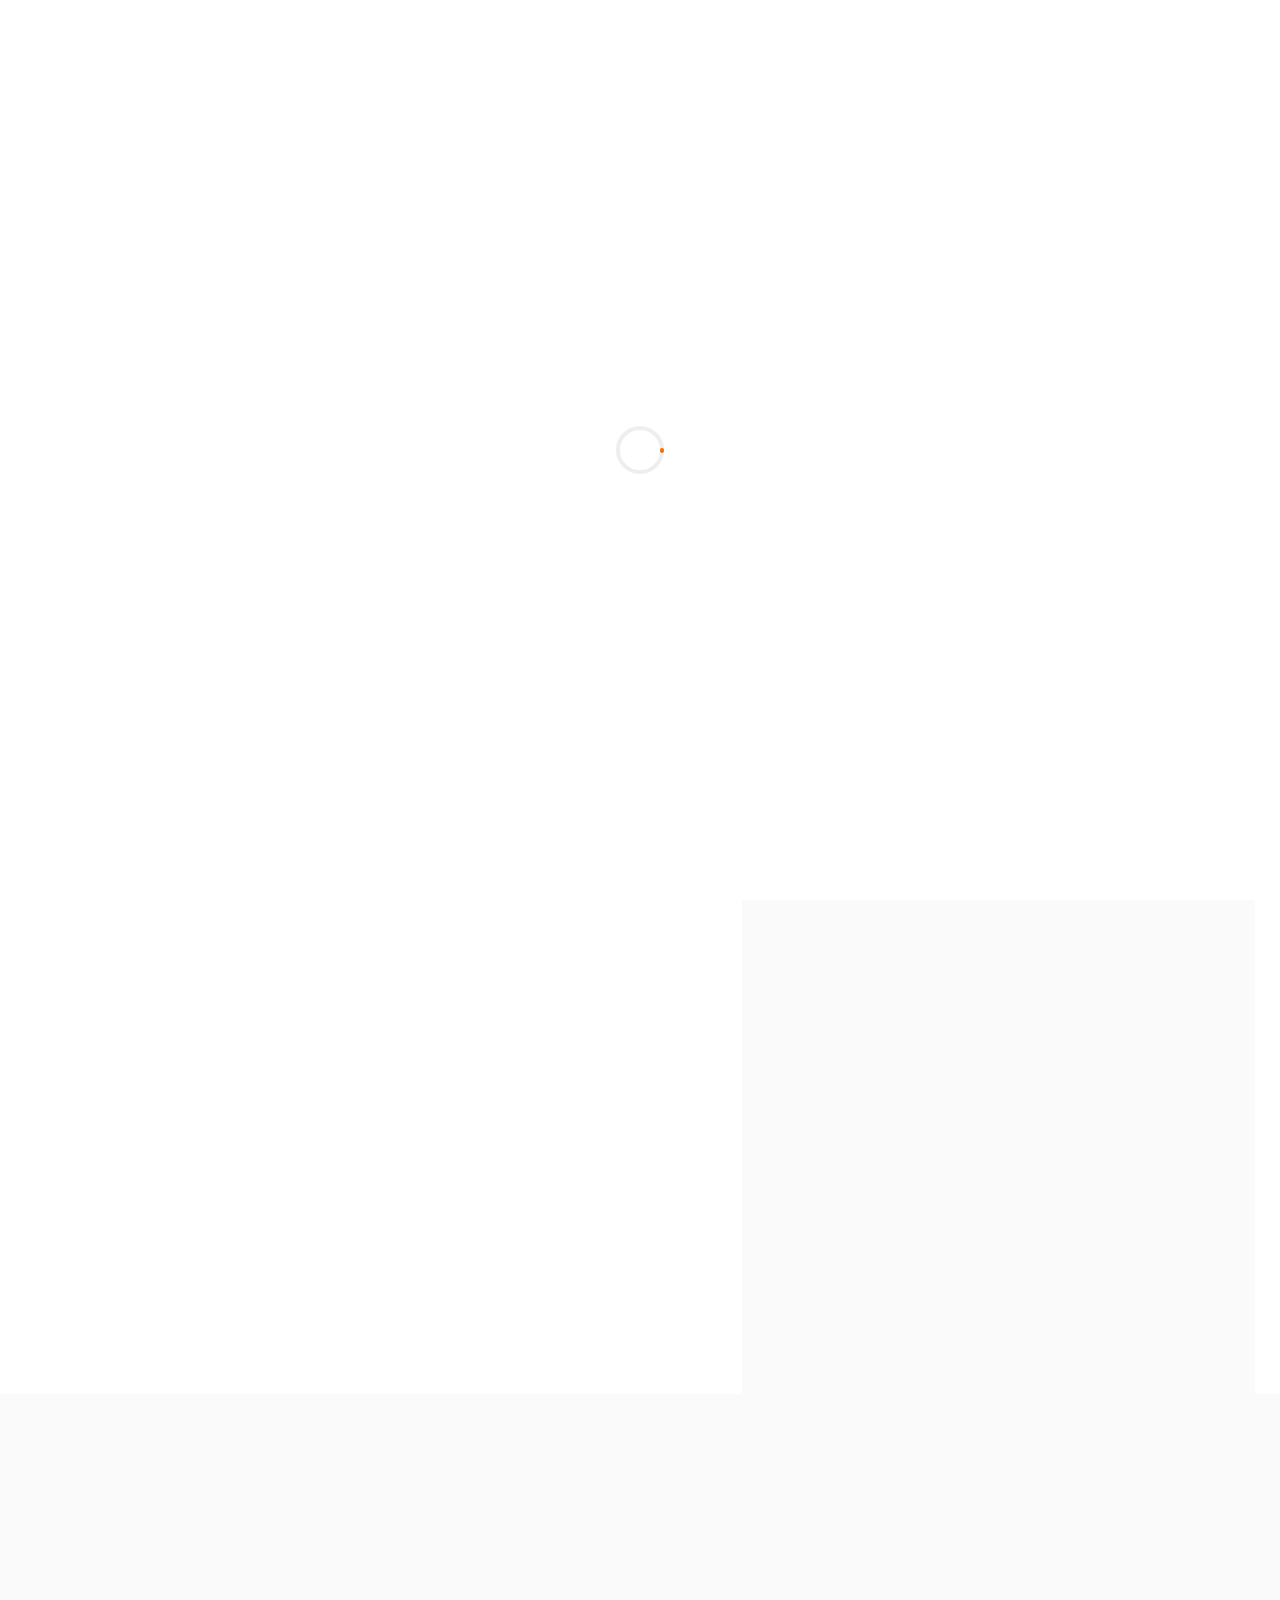
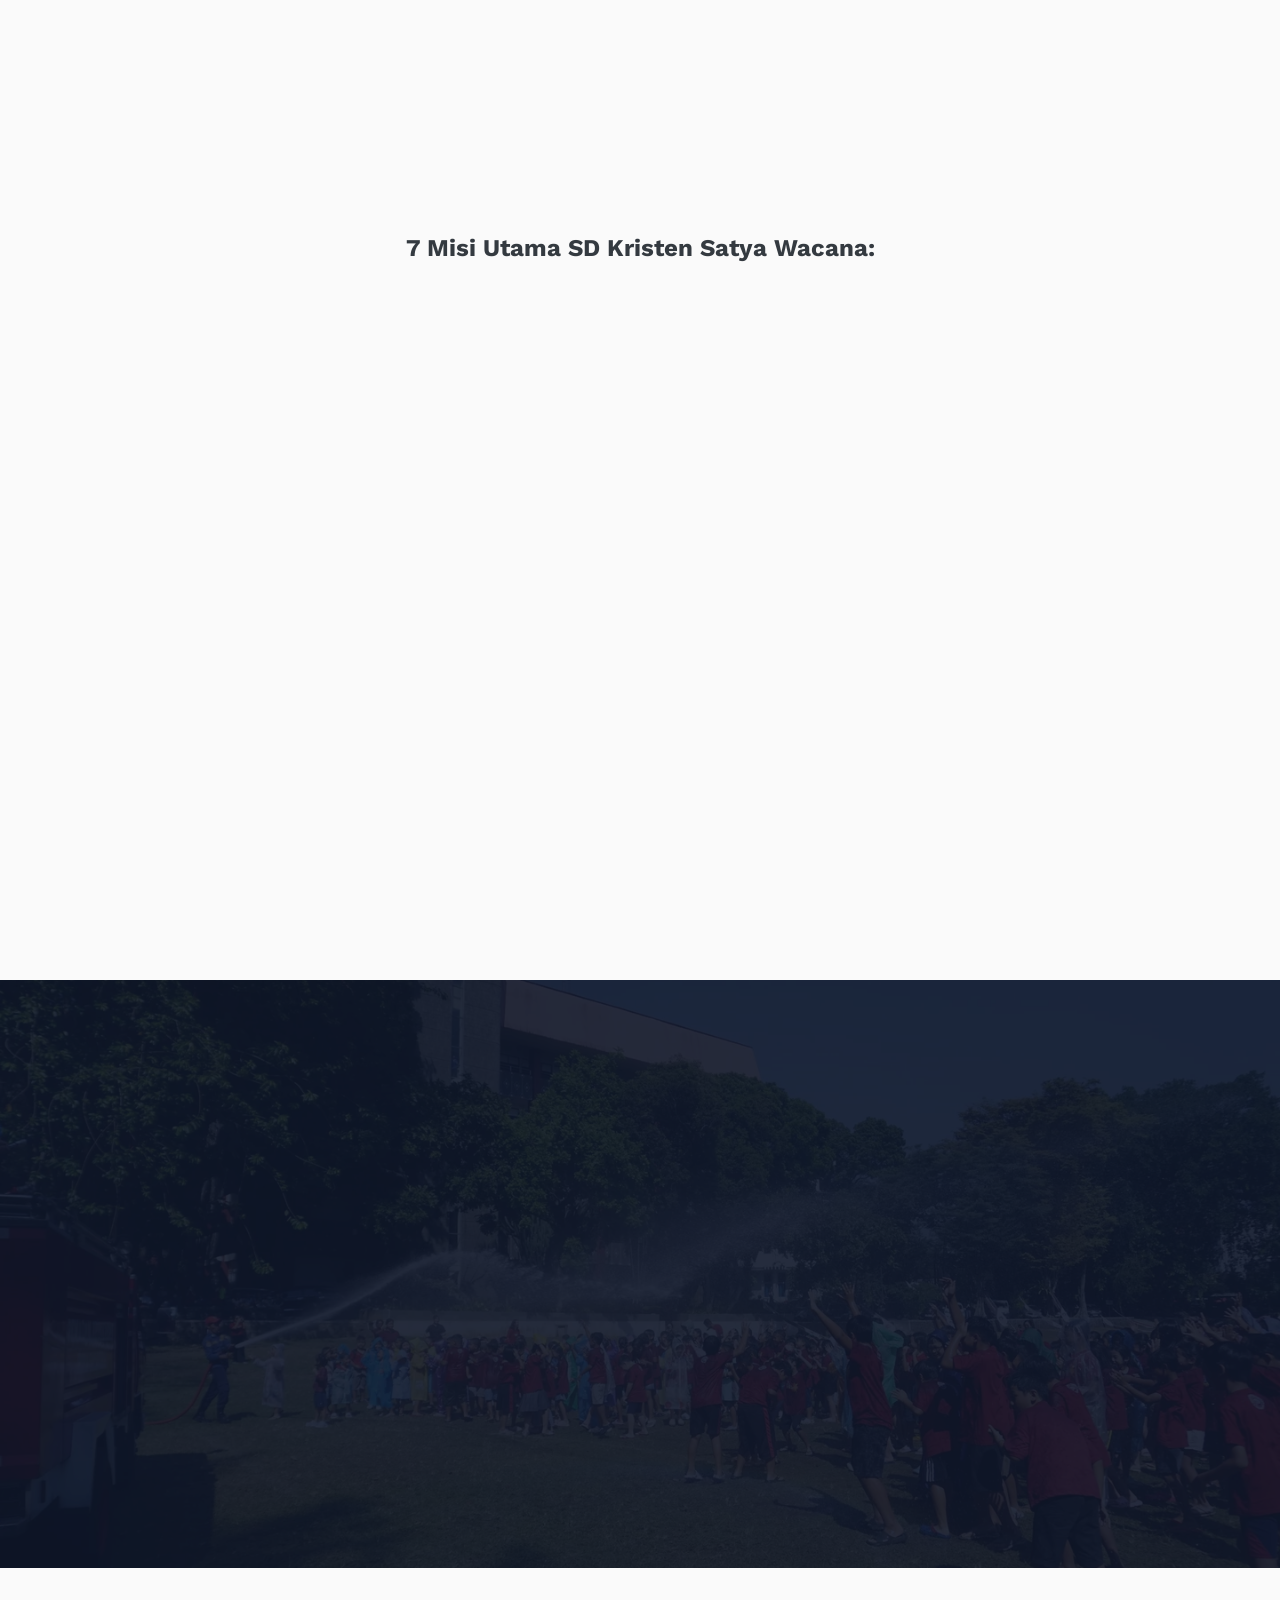
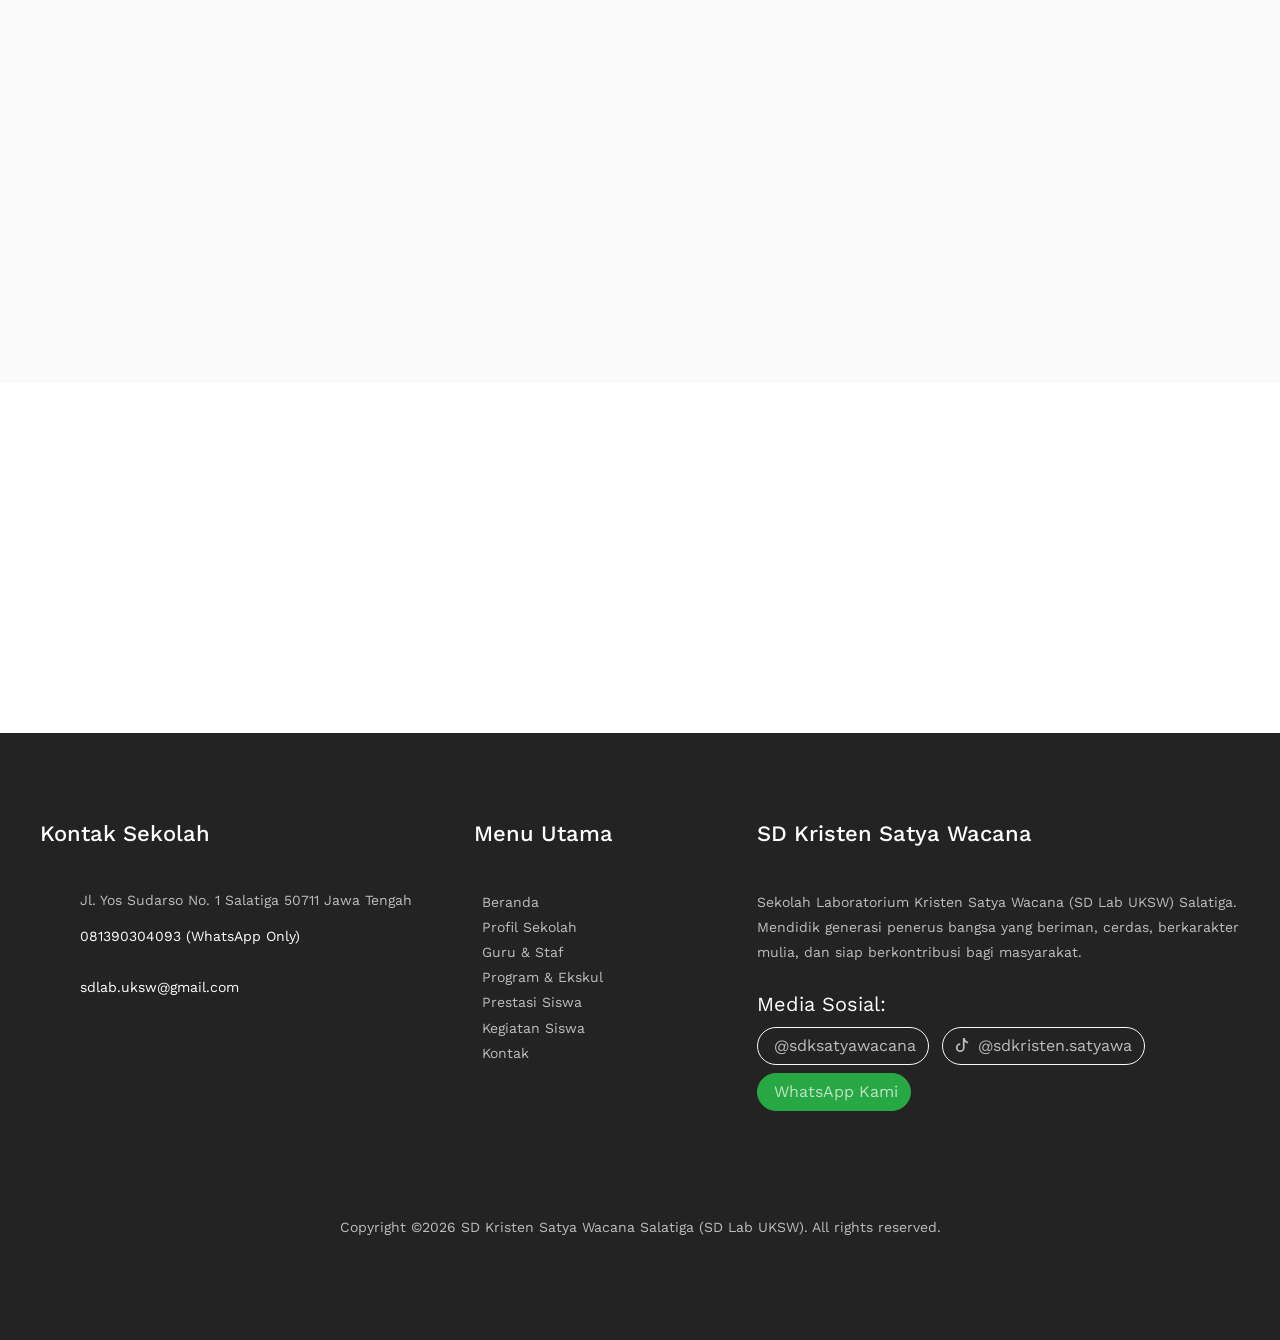
==== about.html @ 8b674717 "perf(assets): batch optimize 54 images and implement lazy loading" ====
<!DOCTYPE html>



<html lang="id">



  <head>



    <title>Profil Sekolah - SD Kristen Satya Wacana Salatiga (SD Lab UKSW)</title>



    <meta charset="utf-8">



    <meta name="viewport" content="width=device-width, initial-scale=1, shrink-to-fit=no">



    <link rel="icon" type="image/png" href="images/logo.png">



    



    <link href="https://fonts.googleapis.com/css?family=Work+Sans:100,200,300,400,500,600,700,800,900" rel="stylesheet">



    <link href="https://fonts.googleapis.com/css?family=Fredericka+the+Great" rel="stylesheet">







    <link rel="stylesheet" href="css/open-iconic-bootstrap.min.css">



    <link rel="stylesheet" href="css/animate.css">



    



    <link rel="stylesheet" href="css/owl.carousel.min.css">



    <link rel="stylesheet" href="css/owl.theme.default.min.css">



    <link rel="stylesheet" href="css/magnific-popup.css">







    <link rel="stylesheet" href="css/aos.css">







    <link rel="stylesheet" href="css/ionicons.min.css">



    



    <link rel="stylesheet" href="css/flaticon.css">



    <link rel="stylesheet" href="css/icomoon.css">



    <link rel="stylesheet" href="css/style.css">



  </head>



  <body>



	  <div class="py-2 bg-primary">



    	<div class="container">



    		<div class="row no-gutters d-flex align-items-start align-items-center px-3 px-md-0">



	    		<div class="col-lg-12 d-block">



		    		<div class="row d-flex">



			    		<div class="col-md-5 pr-4 d-flex topper align-items-center">



			    			<div class="icon bg-fifth mr-2 d-flex justify-content-center align-items-center"><span class="icon-map"></span></div>



						    <span class="text">Jl. Yos Sudarso No. 1 Salatiga 50711 Jawa Tengah</span>



					    </div>



					    <div class="col-md pr-4 d-flex topper align-items-center">



					    	<div class="icon bg-secondary mr-2 d-flex justify-content-center align-items-center"><span class="icon-paper-plane"></span></div>



						    <span class="text"><a href="mailto:sdlab.uksw@gmail.com" class="text-white">sdlab.uksw@gmail.com</a></span>



					    </div>



					    <div class="col-md pr-4 d-flex topper align-items-center">



					    	<div class="icon bg-tertiary mr-2 d-flex justify-content-center align-items-center"><span class="icon-phone2"></span></div>



						    <span class="text"><a href="https://wa.me/6281390304093" target="_blank" class="text-white">081390304093 (WA)</a></span>



					    </div>



				    </div>



			    </div>



		    </div>



		  </div>



    </div>



    <nav class="navbar navbar-expand-lg navbar-dark bg-dark ftco_navbar ftco-navbar-light" id="ftco-navbar">



	    <div class="container d-flex align-items-center">



	    	<a class="navbar-brand d-flex align-items-center" href="index.html">



	    		<img src="images/logo.png" alt="Logo SD Kristen Satya Wacana" width="52" height="52" style="height: 52px; width: 52px; margin-right: 12px; border-radius: 50%; object-fit: contain; background: #fff; padding: 2px; box-shadow: 0 2px 6px rgba(0,0,0,0.15);">



	    		<span>SD Kristen Satya Wacana</span>



	    	</a>



				<button class="navbar-toggler" type="button" data-toggle="collapse" data-target="#ftco-nav" aria-controls="ftco-nav" aria-expanded="false" aria-label="Toggle navigation">



	        <span class="oi oi-menu"></span> Menu



	      </button>



	      <div class="collapse navbar-collapse" id="ftco-nav">



	        <ul class="navbar-nav ml-auto">



	        	<li class="nav-item"><a href="index.html" class="nav-link pl-0">Beranda</a></li>



	        	<li class="nav-item active"><a href="about.html" class="nav-link">Profil</a></li>



	        	<li class="nav-item"><a href="teacher.html" class="nav-link">Guru</a></li>



	        	<li class="nav-item"><a href="courses.html" class="nav-link">Program &amp; Ekskul</a></li>
	        	<li class="nav-item"><a href="prestasi.html" class="nav-link">Prestasi</a></li>



	        	<li class="nav-item"><a href="blog.html" class="nav-link">Kegiatan</a></li>



	          <li class="nav-item"><a href="contact.html" class="nav-link">Kontak</a></li>



	        </ul>



	      </div>



	    </div>



	  </nav>



    <!-- END nav -->



    



    <section class="hero-wrap hero-wrap-2" style="background-image: url('images/hero_1.webp');">



      <div class="overlay"></div>



      <div class="container">



        <div class="row no-gutters slider-text align-items-center justify-content-center">



          <div class="col-md-9 ftco-animate text-center">



            <h1 class="mb-2 bread">Profil Sekolah</h1>



            <p class="breadcrumbs"><span class="mr-2"><a href="index.html">Beranda <i class="ion-ios-arrow-forward"></i></a></span> <span>Tentang Kami <i class="ion-ios-arrow-forward"></i></span></p>



          </div>



        </div>



      </div>



    </section>



		



				<section class="ftco-section ftco-no-pt ftc-no-pb">



			<div class="container">



				<div class="row">



					<div class="col-md-5 order-md-last wrap-about py-5 wrap-about bg-light">



						<div class="text px-4 ftco-animate">



	          	<h2 class="mb-4">Sekolah Laboratorium UKSW Salatiga</h2>



							<p><strong>SD Kristen Satya Wacana (SD Lab UKSW)</strong> adalah sekolah dasar laboratorium percontohan terakreditasi <strong>A (Unggul)</strong> yang berlokasi di pusat pendidikan Kota Salatiga (Jl. Yos Sudarso No. 1).</p>



							<p>Berada di bawah naungan Universitas Kristen Satya Wacana (UKSW), sekolah kami memiliki keunggulan integrasi ekosistem pendidikan universitas: didukung riset terkini, dosen tamu lintas fakultas, akses fasilitas laboratorium sains (FSM), teknologi AI dan robotika (FTI), serta studio bahasa dan seni (FBS).</p>



							<div class="p-3 bg-white rounded shadow-sm border-left border-primary mb-3">



								<h5 class="text-primary font-weight-bold mb-1"><span class="icon-award mr-2"></span> Rapor Pendidikan 2025/2026</h5>



								<p class="mb-0 text-dark font-weight-bold">Skor Kemampuan Literasi: 81.76 (Sangat Tinggi / Baik). Iklim Keamanan &amp; Inklusivitas Teruji.</p>



							</div>



							<p><a href="contact.html" class="btn btn-secondary px-4 py-3">Hubungi Kami &amp; PPDB</a></p>



						</div>



					</div>



					<div class="col-md-7 wrap-about py-5 pr-md-4 ftco-animate">



          	<h2 class="mb-3">Gedung &amp; Lingkungan Belajar</h2>



						<p>Lingkungan asri, ramah anak, dan aman di tengah sejuknya Kota Salatiga yang terkenal sebagai "Indonesia Mini" dengan nilai toleransi yang tinggi.</p>



						<div class="mb-4">



							<img src="images/gedung_depan.webp" alt="Gedung SD Kristen Satya Wacana Salatiga" loading="lazy" class="img-fluid rounded shadow" style="width: 100%; height: 320px; object-fit: cover;">



						</div>



						<div class="row mt-4">



							<div class="col-lg-6">



								<div class="services-2 d-flex">



									<div class="icon mt-2 mr-3 d-flex justify-content-center align-items-center"><span class="flaticon-security"></span></div>



									<div class="text">



										<h3>Kasih Kristiani</h3>



										<p>Menanamkan iman teguh, empati, dan keteladanan budi pekerti luhur.</p>



									</div>



								</div>



							</div>



							<div class="col-lg-6">



								<div class="services-2 d-flex">



									<div class="icon mt-2 mr-3 d-flex justify-content-center align-items-center"><span class="flaticon-reading"></span></div>



									<div class="text">



										<h3>Deep Learning</h3>



										<p>Pembelajaran bermakna (Meaningful), mindful, dan menggembirakan (Joyful).</p>



									</div>



								</div>



							</div>



							<div class="col-lg-6">



								<div class="services-2 d-flex">



									<div class="icon mt-2 mr-3 d-flex justify-content-center align-items-center"><span class="flaticon-diploma"></span></div>



									<div class="text">



										<h3>Laboratorium UKSW</h3>



										<p>Akses fasilitas universitas, laboratorium komputer/AI, sains, dan bahasa.</p>



									</div>



								</div>



							</div>



							<div class="col-lg-6">



								<div class="services-2 d-flex">



									<div class="icon mt-2 mr-3 d-flex justify-content-center align-items-center"><span class="flaticon-education"></span></div>



									<div class="text">



										<h3>Kemitraan Global</h3>



										<p>Kolaborasi pertukaran wawasan budaya bersama Kwansei Gakuin University Jepang.</p>



									</div>



								</div>



							</div>



						</div>



					</div>



				</div>



			</div>



		</section>







		<!-- SECTION VISI & 7 MISI RESMI KSP -->



		<section class="ftco-section bg-light">



			<div class="container">



				<div class="row justify-content-center mb-5 pb-2">



					<div class="col-md-10 text-center heading-section ftco-animate">



						<h2 class="mb-4"><span>Visi &amp; Misi</span> Satuan Pendidikan</h2>



						<div class="p-4 bg-white rounded shadow-sm border border-primary my-3">



							<span class="badge badge-primary px-3 py-2 text-uppercase mb-2" style="font-size: 13px;">Visi Resmi Sekolah</span>



							<h3 class="text-primary font-weight-bold" style="font-size: 24px; line-height: 1.4;">



								"Terwujudnya Peserta Didik yang Inovatif, Berkembang secara Holistik, dan Berwawasan Global dengan Kasih."



							</h3>



						</div>



					</div>



				</div>



				<div class="row">



					<div class="col-12"><h4 class="text-center font-weight-bold mb-4 text-dark">7 Misi Utama SD Kristen Satya Wacana:</h4></div>



					<div class="col-md-6 col-lg-4 mb-4 ftco-animate">



						<div class="p-4 bg-white rounded shadow-sm h-100 border-top border-secondary" style="border-top-width: 4px !important;">



							<div class="d-flex align-items-center mb-3">



								<span class="badge badge-secondary p-2 mr-3" style="font-size: 16px; border-radius: 50%; width: 36px; height: 36px; display: inline-flex; align-items: center; justify-content: center;">1</span>



								<h5 class="font-weight-bold mb-0 text-dark">Keimanan Kristiani</h5>



							</div>



							<p class="text-muted mb-0">Meningkatkan keimanan dan ketakwaan Kristiani dalam kehidupan sehari-hari melalui keteladanan dan kasih.</p>



						</div>



					</div>



					<div class="col-md-6 col-lg-4 mb-4 ftco-animate">



						<div class="p-4 bg-white rounded shadow-sm h-100 border-top border-primary" style="border-top-width: 4px !important;">



							<div class="d-flex align-items-center mb-3">



								<span class="badge badge-primary p-2 mr-3" style="font-size: 16px; border-radius: 50%; width: 36px; height: 36px; display: inline-flex; align-items: center; justify-content: center;">2</span>



								<h5 class="font-weight-bold mb-0 text-dark">Prestasi Akademik &amp; IPTEK</h5>



							</div>



							<p class="text-muted mb-0">Meningkatkan prestasi akademik dan non-akademik peserta didik serta penguasaan IPTEK terkini.</p>



						</div>



					</div>



					<div class="col-md-6 col-lg-4 mb-4 ftco-animate">



						<div class="p-4 bg-white rounded shadow-sm h-100 border-top border-success" style="border-top-width: 4px !important;">



							<div class="d-flex align-items-center mb-3">



								<span class="badge badge-success p-2 mr-3" style="font-size: 16px; border-radius: 50%; width: 36px; height: 36px; display: inline-flex; align-items: center; justify-content: center;">3</span>



								<h5 class="font-weight-bold mb-0 text-dark">Profil Pelajar Pancasila</h5>



							</div>



							<p class="text-muted mb-0">Menanamkan kepribadian dan budi pekerti luhur sesuai dengan nilai-nilai Profil Pelajar Pancasila.</p>



						</div>



					</div>



					<div class="col-md-6 col-lg-4 mb-4 ftco-animate">



						<div class="p-4 bg-white rounded shadow-sm h-100 border-top border-warning" style="border-top-width: 4px !important;">



							<div class="d-flex align-items-center mb-3">



								<span class="badge badge-warning text-white p-2 mr-3" style="font-size: 16px; border-radius: 50%; width: 36px; height: 36px; display: inline-flex; align-items: center; justify-content: center;">4</span>



								<h5 class="font-weight-bold mb-0 text-dark">IPTEK Bertanggung Jawab</h5>



							</div>



							<p class="text-muted mb-0">Memberikan dasar-dasar ilmu pengetahuan dan teknologi secara etis, bijak, dan bertanggung jawab.</p>



						</div>



					</div>



					<div class="col-md-6 col-lg-4 mb-4 ftco-animate">



						<div class="p-4 bg-white rounded shadow-sm h-100 border-top border-info" style="border-top-width: 4px !important;">



							<div class="d-flex align-items-center mb-3">



								<span class="badge badge-info p-2 mr-3" style="font-size: 16px; border-radius: 50%; width: 36px; height: 36px; display: inline-flex; align-items: center; justify-content: center;">5</span>



								<h5 class="font-weight-bold mb-0 text-dark">Kerja Sama Harmonis</h5>



							</div>



							<p class="text-muted mb-0">Menjalin kemitraan sinergis dengan UKSW, lembaga orang tua, dan institusi global seperti Kwansei Gakuin Jepang.</p>



						</div>



					</div>



					<div class="col-md-6 col-lg-4 mb-4 ftco-animate">



						<div class="p-4 bg-white rounded shadow-sm h-100 border-top border-danger" style="border-top-width: 4px !important;">



							<div class="d-flex align-items-center mb-3">



								<span class="badge badge-danger p-2 mr-3" style="font-size: 16px; border-radius: 50%; width: 36px; height: 36px; display: inline-flex; align-items: center; justify-content: center;">6</span>



								<h5 class="font-weight-bold mb-0 text-dark">Minat &amp; Bakat Siswa</h5>



							</div>



							<p class="text-muted mb-0">Mengembangkan potensi, kreativitas, dan talenta unik setiap anak melalui 16 ekstrakurikuler pilihan.</p>



						</div>



					</div>



					<div class="col-md-12 mb-4 ftco-animate">



						<div class="p-4 bg-white rounded shadow-sm border-top border-primary text-center" style="border-top-width: 4px !important;">



							<div class="d-inline-flex align-items-center mb-2">



								<span class="badge badge-primary p-2 mr-3" style="font-size: 16px; border-radius: 50%; width: 36px; height: 36px; display: inline-flex; align-items: center; justify-content: center;">7</span>



								<h5 class="font-weight-bold mb-0 text-dark">Lingkungan Sekolah Nyaman</h5>



							</div>



							<p class="text-muted mb-0">Menciptakan lingkungan belajar yang aman, sehat, rapi, indah, bersih, inklusif, dan penuh rasa kekeluargaan.</p>



						</div>



					</div>



				</div>



			</div>



		</section>







				<section class="ftco-section ftco-counter img" id="section-counter" style="background-image: url(images/hero_2.webp); position: relative;" data-stellar-background-ratio="0.5">
			<div class="overlay" style="position: absolute; top:0; left:0; right:0; bottom:0; background: rgba(15, 23, 42, 0.88);"></div>
    	<div class="container" style="position: relative; z-index: 2;">
    		<div class="row justify-content-center mb-5 pb-2">
          <div class="col-md-8 text-center heading-section heading-section-white ftco-animate">
            <h2 class="mb-4"><span>Pilar Mutu</span> &amp; Prestasi Sekolah</h2>
            <p class="text-white-50">Capaian otentik SD Kristen Satya Wacana (SD Lab UKSW) berdasarkan Kurikulum Satuan Pendidikan 2025/2026</p>
          </div>
        </div>	
    		<div class="row d-md-flex align-items-center justify-content-center">
    			<div class="col-lg-10">
    				<div class="row d-md-flex align-items-center">
		          <div class="col-md d-flex justify-content-center counter-wrap ftco-animate">
		            <div class="block-18">
		            	<div class="icon"><span class="flaticon-diploma"></span></div>
		              <div class="text">
		                <strong class="number" data-number="82">0</strong>
		                <span>Indeks Literasi (Sangat Baik)</span>
		              </div>
		            </div>
		          </div>
		          <div class="col-md d-flex justify-content-center counter-wrap ftco-animate">
		            <div class="block-18">
		            	<div class="icon"><span class="flaticon-education"></span></div>
		              <div class="text">
		                <strong class="number" data-number="16">0</strong>
		                <span>Ekstrakurikuler Pilihan</span>
		              </div>
		            </div>
		          </div>
		          <div class="col-md d-flex justify-content-center counter-wrap ftco-animate">
		            <div class="block-18">
		            	<div class="icon"><span class="flaticon-teacher"></span></div>
		              <div class="text">
		                <strong class="number" data-number="19">0</strong>
		                <span>Tenaga Pendidik S1 &amp; S2</span>
		              </div>
		            </div>
		          </div>
		          <div class="col-md d-flex justify-content-center counter-wrap ftco-animate">
		            <div class="block-18">
		            	<div class="icon"><span class="flaticon-books"></span></div>
		              <div class="text">
		                <strong class="number" data-number="100">0</strong>
		                <span>% Terakreditasi "A" (Unggul)</span>
		              </div>
		            </div>
		          </div>
	          </div>
          </div>
        </div>
    	</div>
    </section>







    <section class="ftco-section testimony-section bg-light">



      <div class="container">



        <div class="row justify-content-center mb-5 pb-2">



          <div class="col-md-8 text-center heading-section ftco-animate">



            <h2 class="mb-4"><span>Kesan</span> Orang Tua &amp; Mitra</h2>



            <p>Bukti nyata dedikasi dan perhatian bimbingan guru-guru SD Kristen Satya Wacana.</p>



          </div>



        </div>



        <div class="row ftco-animate justify-content-center">



          <div class="col-md-12">



            <div class="carousel-testimony owl-carousel">
              <div class="item">
                <div class="testimony-wrap d-flex">
                  <div class="user-img mr-4" style="background-image: url(images/pak_Jasson.webp); background-position: center 20%;">
                  </div>
                  <div class="text ml-2 bg-light">
                  	<span class="quote d-flex align-items-center justify-content-center">
                      <i class="icon-quote-left"></i>
                    </span>
                    <p>Kami bangga menyekolahkan anak-anak kami di SD Lab UKSW. Anak kami happy saat belajar, mandiri, dan berkarakter yang baik. Para guru mengajar dengan kreatif dan penuh kasih.</p>
                    <p class="name">Pak Jasson</p>
                    <span class="position">Orang Tua Siswa Kelas 4 &amp; 6</span>
                  </div>
                </div>
              </div>



              <div class="item">
                <div class="testimony-wrap d-flex">
                  <div class="user-img mr-4" style="background-image: url(images/bu_Devina.webp); background-position: center 20%;">
                  </div>
                  <div class="text ml-2 bg-light">
                  	<span class="quote d-flex align-items-center justify-content-center">
                      <i class="icon-quote-left"></i>
                    </span>
                    <p>SD LAB UKSW memberikan pengalaman belajar yang menyenangkan, kreatif, dan membangun karakter. Lingkungannya nyaman, guru-gurunya ramah dan penuh kasih.</p>
                    <p class="name">Bu Devina</p>
                    <span class="position">Orang Tua Siswa Kelas 3</span>
                  </div>
                </div>
              </div>



              <div class="item">
                <div class="testimony-wrap d-flex">
                  <div class="user-img mr-4" style="background-image: url(images/pak_yus.webp); background-position: center 20%;">
                  </div>
                  <div class="text ml-2 bg-light">
                  	<span class="quote d-flex align-items-center justify-content-center">
                      <i class="icon-quote-left"></i>
                    </span>
                    <p>Kedua anak saya bersekolah di SD Lab, dan keduanya bertumbuh kembang dengan baik dari sisi akademis &amp; kreativitasnya. Well-balanced education. Labschool…you rock 🤟🏻</p>
                    <p class="name">Y.B. Indrianto, ST</p>
                    <span class="position">Orang Tua Siswa Kelas 6</span>
                  </div>
                </div>
              </div>

              <div class="item">
                <div class="testimony-wrap d-flex">
                  <div class="user-img mr-4" style="background-image: url(images/bu_septi.webp); background-position: center 20%;">
                  </div>
                  <div class="text ml-2 bg-light">
                  	<span class="quote d-flex align-items-center justify-content-center">
                      <i class="icon-quote-left"></i>
                    </span>
                    <p>SD Kristen Satya Wacana adalah rumah kedua bagi anak kami untuk belajar. Karakter baik terbentuk di sini, tanpa kehilangan jati diri. Para guru bukan sekedar pengajar, tapi menjadi partner terbaik bagi kami dalam bersama2 mendidik anak-anak.</p>
                    <p class="name">Bu Septi</p>
                    <span class="position">Orang Tua Siswa Kelas 4</span>
                  </div>
                </div>
              </div>
            </div>



          </div>



        </div>



      </div>



    </section>







		<section class="ftco-gallery">



    	<div class="container-wrap">



    		<div class="row no-gutters">



					<div class="col-md-3 ftco-animate">
						<a href="https://instagram.com/sdksatyawacana" target="_blank" class="gallery img d-flex align-items-center" style="background-image: url('images/jepang_ngajar_banner.webp');">
							<div class="icon mb-4 d-flex align-items-center justify-content-center">
    						<span class="icon-instagram"></span>
    					</div>
						</a>
					</div>

					<div class="col-md-3 ftco-animate">
						<a href="https://instagram.com/sdksatyawacana" target="_blank" class="gallery img d-flex align-items-center" style="background-image: url('images/about_perpus_2.webp');">
							<div class="icon mb-4 d-flex align-items-center justify-content-center">
    						<span class="icon-instagram"></span>
    					</div>
						</a>
					</div>

					<div class="col-md-3 ftco-animate">
						<a href="https://instagram.com/sdksatyawacana" target="_blank" class="gallery img d-flex align-items-center" style="background-image: url('images/kartinian.webp');">
							<div class="icon mb-4 d-flex align-items-center justify-content-center">
    						<span class="icon-instagram"></span>
    					</div>
						</a>
					</div>

					<div class="col-md-3 ftco-animate">
						<a href="https://instagram.com/sdksatyawacana" target="_blank" class="gallery img d-flex align-items-center" style="background-image: url('images/gelarkarya.webp');">
							<div class="icon mb-4 d-flex align-items-center justify-content-center">
    						<span class="icon-instagram"></span>
    					</div>
						</a>
					</div>



        </div>



    	</div>



    </section>







    <footer class="ftco-footer ftco-bg-dark ftco-section">



      <div class="container">



        <div class="row mb-5">



          <div class="col-md-6 col-lg-4">



            <div class="ftco-footer-widget mb-5">



            	<h2 class="ftco-heading-2">Kontak Sekolah</h2>



            	<div class="block-23 mb-3">



	              <ul>



	                <li><span class="icon icon-map-marker"></span><span class="text">Jl. Yos Sudarso No. 1 Salatiga 50711 Jawa Tengah</span></li>



	                <li><a href="https://wa.me/6281390304093" target="_blank"><span class="icon icon-phone"></span><span class="text">081390304093 (WhatsApp Only)</span></a></li>



	                <li><a href="mailto:sdlab.uksw@gmail.com"><span class="icon icon-envelope"></span><span class="text">sdlab.uksw@gmail.com</span></a></li>



	              </ul>



	            </div>



            </div>



          </div>



          <div class="col-md-6 col-lg-3">



            <div class="ftco-footer-widget mb-5 ml-md-4">



              <h2 class="ftco-heading-2">Menu Utama</h2>



              <ul class="list-unstyled">



                <li><a href="index.html"><span class="ion-ios-arrow-round-forward mr-2"></span>Beranda</a></li>



                <li><a href="about.html"><span class="ion-ios-arrow-round-forward mr-2"></span>Profil Sekolah</a></li>



                <li><a href="teacher.html"><span class="ion-ios-arrow-round-forward mr-2"></span>Guru &amp; Staf</a></li>



                <li><a href="courses.html"><span class="ion-ios-arrow-round-forward mr-2"></span>Program &amp; Ekskul</a></li>
                <li><a href="prestasi.html"><span class="ion-ios-arrow-round-forward mr-2"></span>Prestasi Siswa</a></li>



                <li><a href="blog.html"><span class="ion-ios-arrow-round-forward mr-2"></span>Kegiatan Siswa</a></li>



                <li><a href="contact.html"><span class="ion-ios-arrow-round-forward mr-2"></span>Kontak</a></li>



              </ul>



            </div>



          </div>



          <div class="col-md-6 col-lg-5">



            <div class="ftco-footer-widget mb-5">



            	<h2 class="ftco-heading-2">SD Kristen Satya Wacana</h2>



            	<p>Sekolah Laboratorium Kristen Satya Wacana (SD Lab UKSW) Salatiga. Mendidik generasi penerus bangsa yang beriman, cerdas, berkarakter mulia, dan siap berkontribusi bagi masyarakat.</p>



            	<div class="mt-4">



            		<h5 class="text-white mb-2">Media Sosial:</h5>



            		<a href="https://instagram.com/sdksatyawacana" target="_blank" class="btn btn-outline-light mr-2 mb-2"><span class="icon-instagram mr-1"></span> @sdksatyawacana</a>



            		<a href="https://www.tiktok.com/@sdkristen.satyawa" target="_blank" class="btn btn-outline-light mr-2 mb-2"><svg xmlns="http://www.w3.org/2000/svg" width="14" height="14" fill="currentColor" class="mr-1" viewBox="0 0 16 16" style="vertical-align: -1px;"><path d="M9 0h1.98c.144.715.54 1.617 1.235 2.512C12.895 3.389 13.797 4 15 4v2c-1.753 0-3.07-.814-4-1.829V11a5 5 0 1 1-5-5v2a3 3 0 1 0 3 3V0Z"/></svg> @sdkristen.satyawa</a>



            		<a href="https://wa.me/6281390304093" target="_blank" class="btn btn-success mb-2"><span class="icon-whatsapp mr-1"></span> WhatsApp Kami</a>



            	</div>



            </div>



          </div>



        </div>



        <div class="row">



          <div class="col-md-12 text-center">



            <p>Copyright &copy;<script>document.write(new Date().getFullYear());</script> SD Kristen Satya Wacana Salatiga (SD Lab UKSW). All rights reserved.</p>



          </div>



        </div>



      </div>



    </footer>



    



  <!-- loader -->



  <div id="ftco-loader" class="show fullscreen"><svg class="circular" width="48px" height="48px"><circle class="path-bg" cx="24" cy="24" r="22" fill="none" stroke-width="4" stroke="#eeeeee"/><circle class="path" cx="24" cy="24" r="22" fill="none" stroke-width="4" stroke-miterlimit="10" stroke="#F96D00"/></svg></div>







  <script src="js/jquery.min.js"></script>



  <script src="js/jquery-migrate-3.0.1.min.js"></script>



  <script src="js/popper.min.js"></script>



  <script src="js/bootstrap.min.js"></script>



  <script src="js/jquery.easing.1.3.js"></script>



  <script src="js/jquery.waypoints.min.js"></script>



  <script src="js/jquery.stellar.min.js"></script>



  <script src="js/owl.carousel.min.js"></script>



  <script src="js/jquery.magnific-popup.min.js"></script>



  <script src="js/aos.js"></script>



  <script src="js/jquery.animateNumber.min.js"></script>



  <script src="js/scrollax.min.js"></script>



  <script src="js/main.js"></script>



    



  </body>



</html>
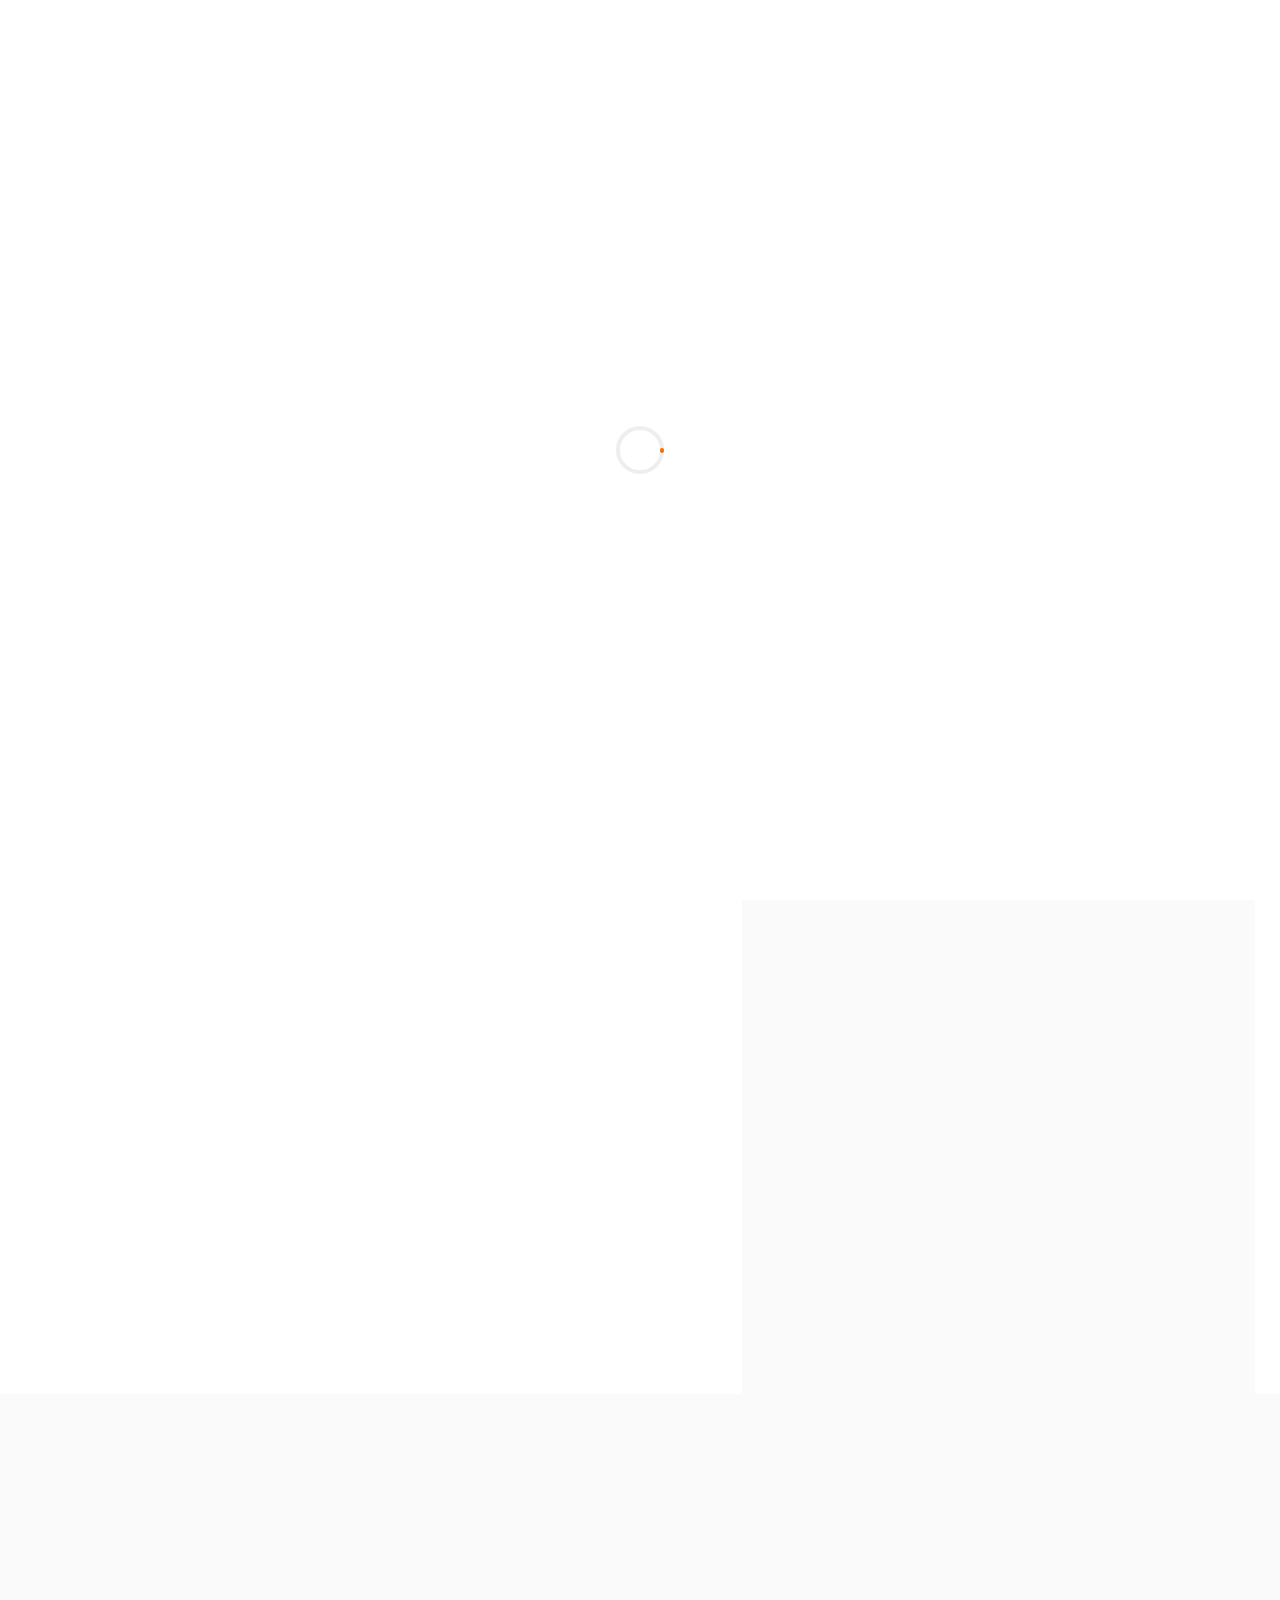
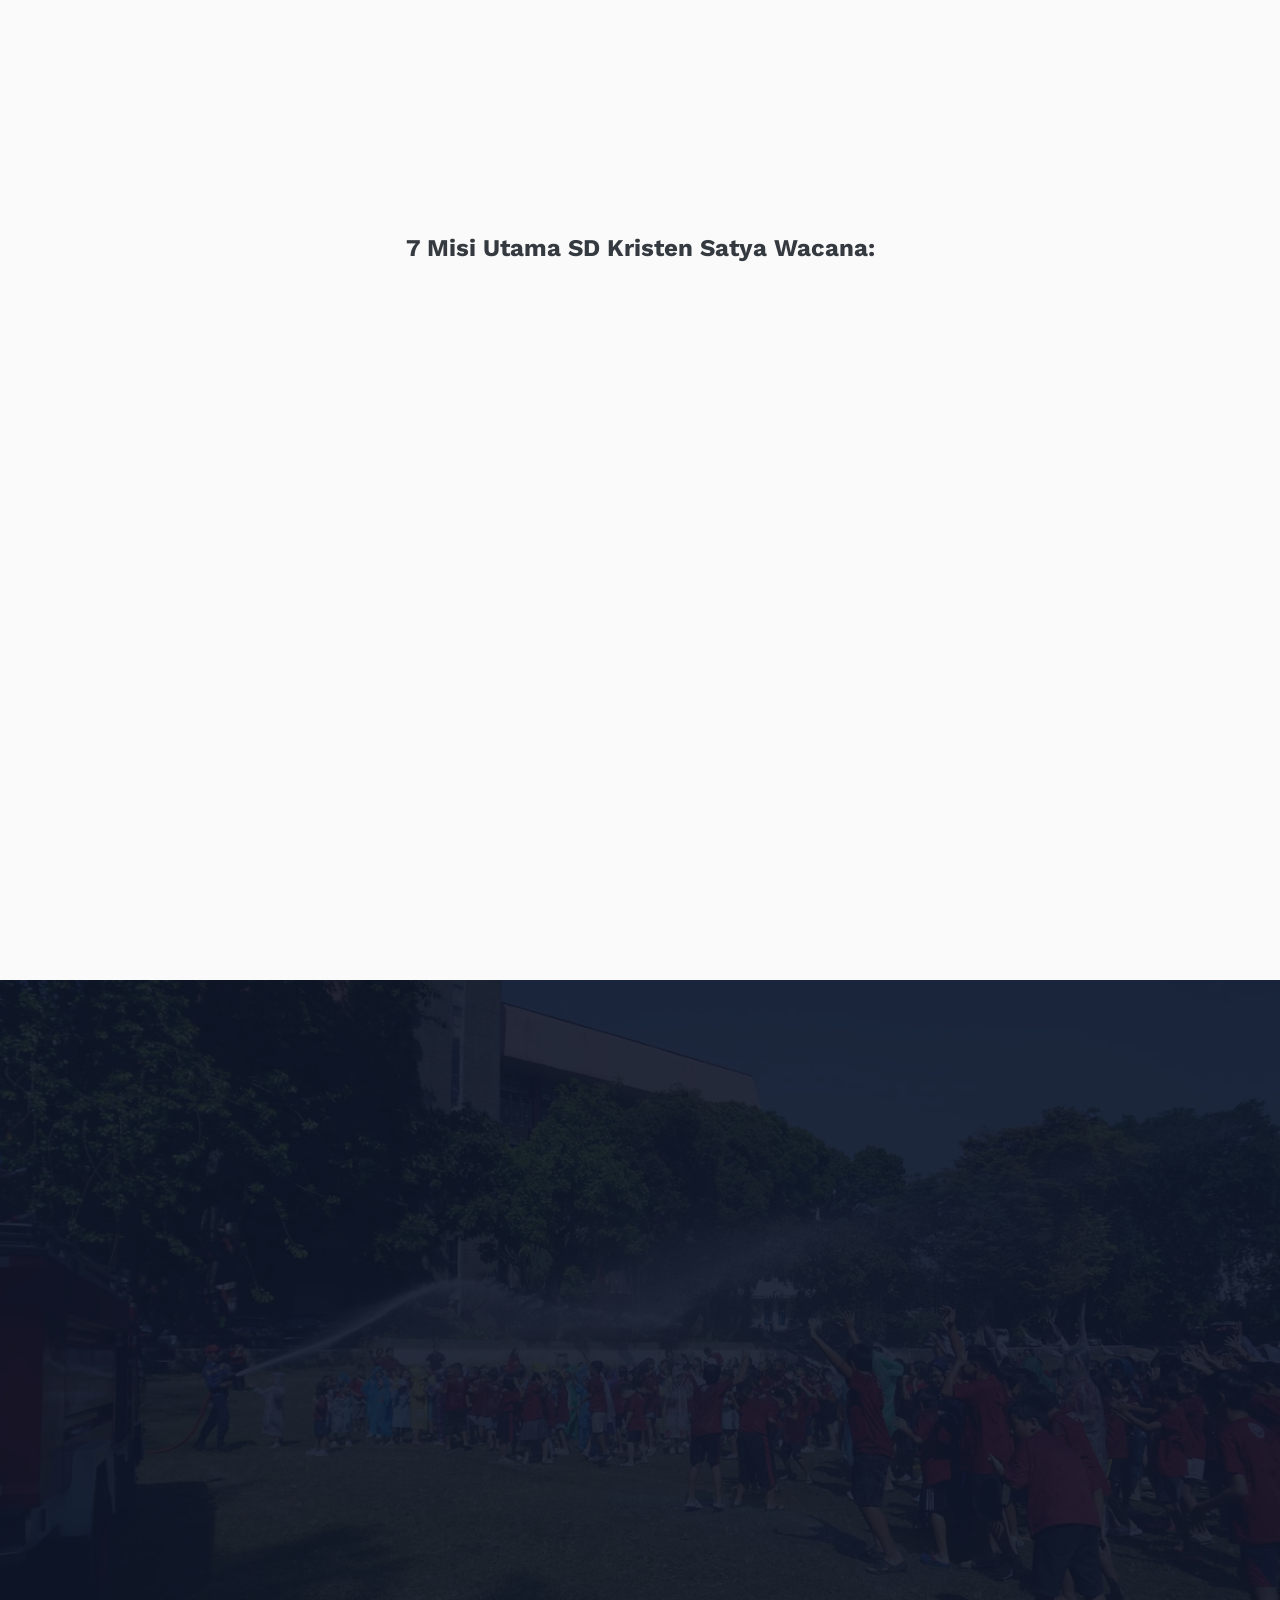
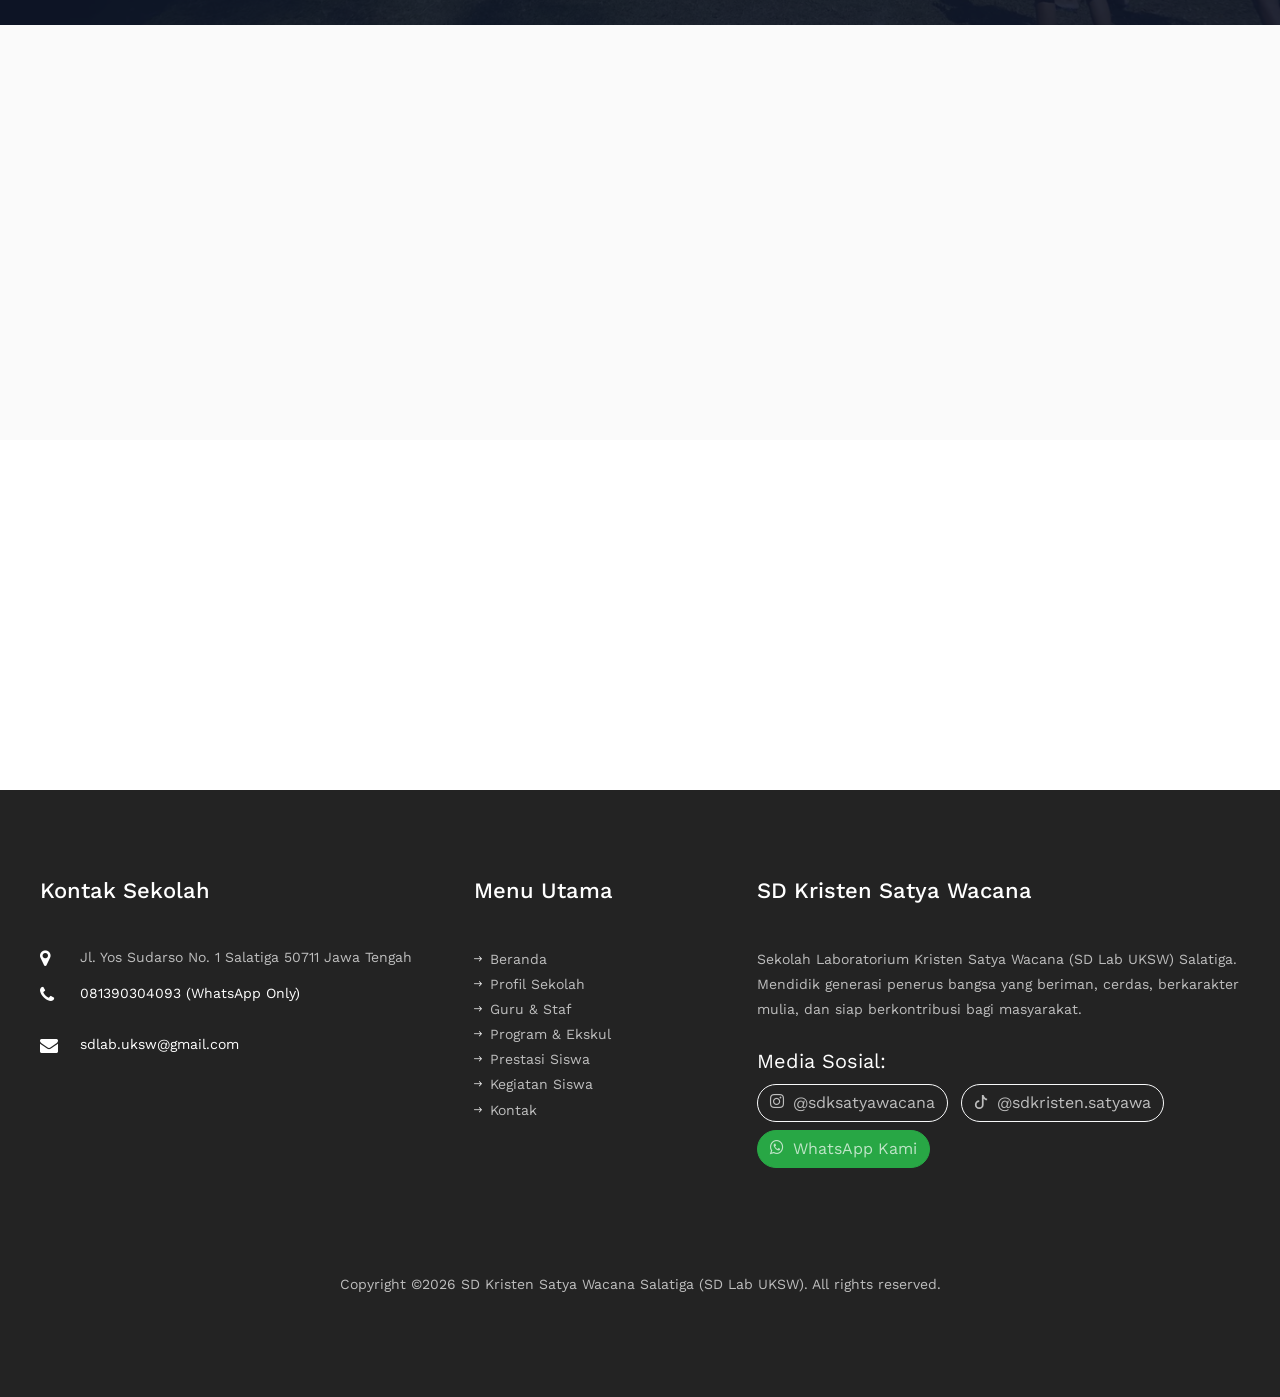
==== commit 66bd8d16: "perf(fonts): add font-display swap, preconnect, and display=swap across all pages" ====
--- a/about.html
+++ b/about.html
@@ -19,6 +19,7 @@
 
 
     <meta name="viewport" content="width=device-width, initial-scale=1, shrink-to-fit=no">
+    <meta name="description" content="Profil, Visi, Misi, dan Fasilitas Laboratorium SD Kristen Satya Wacana Salatiga (SD Lab UKSW). Sekolah Dasar Unggul dengan lingkungan inklusif dan kemitraan global.">
 
 
 
@@ -30,11 +31,10 @@
 
 
 
-    <link href="https://fonts.googleapis.com/css?family=Work+Sans:100,200,300,400,500,600,700,800,900" rel="stylesheet">
-
-
-
-    <link href="https://fonts.googleapis.com/css?family=Fredericka+the+Great" rel="stylesheet">
+    <link rel="preconnect" href="https://fonts.googleapis.com">
+    <link rel="preconnect" href="https://fonts.gstatic.com" crossorigin>
+    <link href="https://fonts.googleapis.com/css?family=Work+Sans:100,200,300,400,500,600,700,800,900&display=swap" rel="stylesheet">
+    <link href="https://fonts.googleapis.com/css?family=Fredericka+the+Great&display=swap" rel="stylesheet">
 
 
 
--- a/css/flaticon.css
+++ b/css/flaticon.css
@@ -0,0 +1,47 @@
+	/*
+  	Flaticon icon font: Flaticon
+  	Creation date: 06/10/2018 08:32
+  	*/
+
+
+@font-face {
+  font-family: "Flaticon";
+  src: url("../fonts/flaticon/font/Flaticon.eot");
+  src: url("../fonts/flaticon/font/Flaticon.eot?#iefix") format("embedded-opentype"),
+       url("../fonts/flaticon/font/Flaticon.woff") format("woff"),
+       url("../fonts/flaticon/font/Flaticon.ttf") format("truetype"),
+       url("../fonts/flaticon/font/Flaticon.svg#Flaticon") format("svg");
+  font-weight: normal;
+  font-style: normal;
+  font-display: swap;
+}
+
+@media screen and (-webkit-min-device-pixel-ratio:0) {
+  @font-face {
+    font-family: "Flaticon";
+    src: url("../fonts/flaticon/font/Flaticon.svg#Flaticon") format("svg");
+  }
+}
+
+[class^="flaticon-"]:before, [class*=" flaticon-"]:before,
+[class^="flaticon-"]:after, [class*=" flaticon-"]:after {   
+  font-family: Flaticon;
+  font-style: normal;
+  font-weight: normal;
+  font-variant: normal;
+  text-transform: none;
+  line-height: 1;
+
+  /* Better Font Rendering =========== */
+  -webkit-font-smoothing: antialiased;
+  -moz-osx-font-smoothing: grayscale;
+}
+
+.flaticon-teacher:before { content: "\f100"; }
+.flaticon-books:before { content: "\f101"; }
+.flaticon-diploma:before { content: "\f102"; }
+.flaticon-reading:before { content: "\f103"; }
+.flaticon-security:before { content: "\f104"; }
+.flaticon-education:before { content: "\f105"; }
+.flaticon-jigsaw:before { content: "\f106"; }
+.flaticon-kids:before { content: "\f107"; }
--- a/css/icomoon.css
+++ b/css/icomoon.css
@@ -0,0 +1,4920 @@
+@font-face {
+  font-family: 'icomoon';
+  src:  url('../fonts/icomoon/icomoon.eot?6tt51o');
+  src:  url('../fonts/icomoon/icomoon.eot?6tt51o#iefix') format('embedded-opentype'),
+    url('../fonts/icomoon/icomoon.ttf?6tt51o') format('truetype'),
+    url('../fonts/icomoon/icomoon.woff?6tt51o') format('woff'),
+    url('../fonts/icomoon/icomoon.svg?6tt51o#icomoon') format('svg');
+  font-weight: normal;
+  font-style: normal;
+  font-display: swap;
+}
+
+[class^="icon-"], [class*=" icon-"] {
+  /* use !important to prevent issues with browser extensions that change fonts */
+  font-family: 'icomoon' !important;
+  speak: none;
+  font-style: normal;
+  font-weight: normal;
+  font-variant: normal;
+  text-transform: none;
+  line-height: 1;
+
+  /* Better Font Rendering =========== */
+  -webkit-font-smoothing: antialiased;
+  -moz-osx-font-smoothing: grayscale;
+}
+
+.icon-asterisk:before {
+  content: "\f069";
+}
+.icon-plus:before {
+  content: "\f067";
+}
+.icon-question:before {
+  content: "\f128";
+}
+.icon-minus:before {
+  content: "\f068";
+}
+.icon-glass:before {
+  content: "\f000";
+}
+.icon-music:before {
+  content: "\f001";
+}
+.icon-search:before {
+  content: "\f002";
+}
+.icon-envelope-o:before {
+  content: "\f003";
+}
+.icon-heart:before {
+  content: "\f004";
+}
+.icon-star:before {
+  content: "\f005";
+}
+.icon-star-o:before {
+  content: "\f006";
+}
+.icon-user:before {
+  content: "\f007";
+}
+.icon-film:before {
+  content: "\f008";
+}
+.icon-th-large:before {
+  content: "\f009";
+}
+.icon-th:before {
+  content: "\f00a";
+}
+.icon-th-list:before {
+  content: "\f00b";
+}
+.icon-check:before {
+  content: "\f00c";
+}
+.icon-close:before {
+  content: "\f00d";
+}
+.icon-remove:before {
+  content: "\f00d";
+}
+.icon-times:before {
+  content: "\f00d";
+}
+.icon-search-plus:before {
+  content: "\f00e";
+}
+.icon-search-minus:before {
+  content: "\f010";
+}
+.icon-power-off:before {
+  content: "\f011";
+}
+.icon-signal:before {
+  content: "\f012";
+}
+.icon-cog:before {
+  content: "\f013";
+}
+.icon-gear:before {
+  content: "\f013";
+}
+.icon-trash-o:before {
+  content: "\f014";
+}
+.icon-home:before {
+  content: "\f015";
+}
+.icon-file-o:before {
+  content: "\f016";
+}
+.icon-clock-o:before {
+  content: "\f017";
+}
+.icon-road:before {
+  content: "\f018";
+}
+.icon-download:before {
+  content: "\f019";
+}
+.icon-arrow-circle-o-down:before {
+  content: "\f01a";
+}
+.icon-arrow-circle-o-up:before {
+  content: "\f01b";
+}
+.icon-inbox:before {
+  content: "\f01c";
+}
+.icon-play-circle-o:before {
+  content: "\f01d";
+}
+.icon-repeat:before {
+  content: "\f01e";
+}
+.icon-rotate-right:before {
+  content: "\f01e";
+}
+.icon-refresh:before {
+  content: "\f021";
+}
+.icon-list-alt:before {
+  content: "\f022";
+}
+.icon-lock:before {
+  content: "\f023";
+}
+.icon-flag:before {
+  content: "\f024";
+}
+.icon-headphones:before {
+  content: "\f025";
+}
+.icon-volume-off:before {
+  content: "\f026";
+}
+.icon-volume-down:before {
+  content: "\f027";
+}
+.icon-volume-up:before {
+  content: "\f028";
+}
+.icon-qrcode:before {
+  content: "\f029";
+}
+.icon-barcode:before {
+  content: "\f02a";
+}
+.icon-tag:before {
+  content: "\f02b";
+}
+.icon-tags:before {
+  content: "\f02c";
+}
+.icon-book:before {
+  content: "\f02d";
+}
+.icon-bookmark:before {
+  content: "\f02e";
+}
+.icon-print:before {
+  content: "\f02f";
+}
+.icon-camera:before {
+  content: "\f030";
+}
+.icon-font:before {
+  content: "\f031";
+}
+.icon-bold:before {
+  content: "\f032";
+}
+.icon-italic:before {
+  content: "\f033";
+}
+.icon-text-height:before {
+  content: "\f034";
+}
+.icon-text-width:before {
+  content: "\f035";
+}
+.icon-align-left:before {
+  content: "\f036";
+}
+.icon-align-center:before {
+  content: "\f037";
+}
+.icon-align-right:before {
+  content: "\f038";
+}
+.icon-align-justify:before {
+  content: "\f039";
+}
+.icon-list:before {
+  content: "\f03a";
+}
+.icon-dedent:before {
+  content: "\f03b";
+}
+.icon-outdent:before {
+  content: "\f03b";
+}
+.icon-indent:before {
+  content: "\f03c";
+}
+.icon-video-camera:before {
+  content: "\f03d";
+}
+.icon-image:before {
+  content: "\f03e";
+}
+.icon-photo:before {
+  content: "\f03e";
+}
+.icon-picture-o:before {
+  content: "\f03e";
+}
+.icon-pencil:before {
+  content: "\f040";
+}
+.icon-map-marker:before {
+  content: "\f041";
+}
+.icon-adjust:before {
+  content: "\f042";
+}
+.icon-tint:before {
+  content: "\f043";
+}
+.icon-edit:before {
+  content: "\f044";
+}
+.icon-pencil-square-o:before {
+  content: "\f044";
+}
+.icon-share-square-o:before {
+  content: "\f045";
+}
+.icon-check-square-o:before {
+  content: "\f046";
+}
+.icon-arrows:before {
+  content: "\f047";
+}
+.icon-step-backward:before {
+  content: "\f048";
+}
+.icon-fast-backward:before {
+  content: "\f049";
+}
+.icon-backward:before {
+  content: "\f04a";
+}
+.icon-play:before {
+  content: "\f04b";
+}
+.icon-pause:before {
+  content: "\f04c";
+}
+.icon-stop:before {
+  content: "\f04d";
+}
+.icon-forward:before {
+  content: "\f04e";
+}
+.icon-fast-forward:before {
+  content: "\f050";
+}
+.icon-step-forward:before {
+  content: "\f051";
+}
+.icon-eject:before {
+  content: "\f052";
+}
+.icon-chevron-left:before {
+  content: "\f053";
+}
+.icon-chevron-right:before {
+  content: "\f054";
+}
+.icon-plus-circle:before {
+  content: "\f055";
+}
+.icon-minus-circle:before {
+  content: "\f056";
+}
+.icon-times-circle:before {
+  content: "\f057";
+}
+.icon-check-circle:before {
+  content: "\f058";
+}
+.icon-question-circle:before {
+  content: "\f059";
+}
+.icon-info-circle:before {
+  content: "\f05a";
+}
+.icon-crosshairs:before {
+  content: "\f05b";
+}
+.icon-times-circle-o:before {
+  content: "\f05c";
+}
+.icon-check-circle-o:before {
+  content: "\f05d";
+}
+.icon-ban:before {
+  content: "\f05e";
+}
+.icon-arrow-left:before {
+  content: "\f060";
+}
+.icon-arrow-right:before {
+  content: "\f061";
+}
+.icon-arrow-up:before {
+  content: "\f062";
+}
+.icon-arrow-down:before {
+  content: "\f063";
+}
+.icon-mail-forward:before {
+  content: "\f064";
+}
+.icon-share:before {
+  content: "\f064";
+}
+.icon-expand:before {
+  content: "\f065";
+}
+.icon-compress:before {
+  content: "\f066";
+}
+.icon-exclamation-circle:before {
+  content: "\f06a";
+}
+.icon-gift:before {
+  content: "\f06b";
+}
+.icon-leaf:before {
+  content: "\f06c";
+}
+.icon-fire:before {
+  content: "\f06d";
+}
+.icon-eye:before {
+  content: "\f06e";
+}
+.icon-eye-slash:before {
+  content: "\f070";
+}
+.icon-exclamation-triangle:before {
+  content: "\f071";
+}
+.icon-warning:before {
+  content: "\f071";
+}
+.icon-plane:before {
+  content: "\f072";
+}
+.icon-calendar:before {
+  content: "\f073";
+}
+.icon-random:before {
+  content: "\f074";
+}
+.icon-comment:before {
+  content: "\f075";
+}
+.icon-magnet:before {
+  content: "\f076";
+}
+.icon-chevron-up:before {
+  content: "\f077";
+}
+.icon-chevron-down:before {
+  content: "\f078";
+}
+.icon-retweet:before {
+  content: "\f079";
+}
+.icon-shopping-cart:before {
+  content: "\f07a";
+}
+.icon-folder:before {
+  content: "\f07b";
+}
+.icon-folder-open:before {
+  content: "\f07c";
+}
+.icon-arrows-v:before {
+  content: "\f07d";
+}
+.icon-arrows-h:before {
+  content: "\f07e";
+}
+.icon-bar-chart:before {
+  content: "\f080";
+}
+.icon-bar-chart-o:before {
+  content: "\f080";
+}
+.icon-twitter-square:before {
+  content: "\f081";
+}
+.icon-facebook-square:before {
+  content: "\f082";
+}
+.icon-camera-retro:before {
+  content: "\f083";
+}
+.icon-key:before {
+  content: "\f084";
+}
+.icon-cogs:before {
+  content: "\f085";
+}
+.icon-gears:before {
+  content: "\f085";
+}
+.icon-comments:before {
+  content: "\f086";
+}
+.icon-thumbs-o-up:before {
+  content: "\f087";
+}
+.icon-thumbs-o-down:before {
+  content: "\f088";
+}
+.icon-star-half:before {
+  content: "\f089";
+}
+.icon-heart-o:before {
+  content: "\f08a";
+}
+.icon-sign-out:before {
+  content: "\f08b";
+}
+.icon-linkedin-square:before {
+  content: "\f08c";
+}
+.icon-thumb-tack:before {
+  content: "\f08d";
+}
+.icon-external-link:before {
+  content: "\f08e";
+}
+.icon-sign-in:before {
+  content: "\f090";
+}
+.icon-trophy:before {
+  content: "\f091";
+}
+.icon-github-square:before {
+  content: "\f092";
+}
+.icon-upload:before {
+  content: "\f093";
+}
+.icon-lemon-o:before {
+  content: "\f094";
+}
+.icon-phone:before {
+  content: "\f095";
+}
+.icon-square-o:before {
+  content: "\f096";
+}
+.icon-bookmark-o:before {
+  content: "\f097";
+}
+.icon-phone-square:before {
+  content: "\f098";
+}
+.icon-twitter:before {
+  content: "\f099";
+}
+.icon-facebook:before {
+  content: "\f09a";
+}
+.icon-facebook-f:before {
+  content: "\f09a";
+}
+.icon-github:before {
+  content: "\f09b";
+}
+.icon-unlock:before {
+  content: "\f09c";
+}
+.icon-credit-card:before {
+  content: "\f09d";
+}
+.icon-feed:before {
+  content: "\f09e";
+}
+.icon-rss:before {
+  content: "\f09e";
+}
+.icon-hdd-o:before {
+  content: "\f0a0";
+}
+.icon-bullhorn:before {
+  content: "\f0a1";
+}
+.icon-bell-o:before {
+  content: "\f0a2";
+}
+.icon-certificate:before {
+  content: "\f0a3";
+}
+.icon-hand-o-right:before {
+  content: "\f0a4";
+}
+.icon-hand-o-left:before {
+  content: "\f0a5";
+}
+.icon-hand-o-up:before {
+  content: "\f0a6";
+}
+.icon-hand-o-down:before {
+  content: "\f0a7";
+}
+.icon-arrow-circle-left:before {
+  content: "\f0a8";
+}
+.icon-arrow-circle-right:before {
+  content: "\f0a9";
+}
+.icon-arrow-circle-up:before {
+  content: "\f0aa";
+}
+.icon-arrow-circle-down:before {
+  content: "\f0ab";
+}
+.icon-globe:before {
+  content: "\f0ac";
+}
+.icon-wrench:before {
+  content: "\f0ad";
+}
+.icon-tasks:before {
+  content: "\f0ae";
+}
+.icon-filter:before {
+  content: "\f0b0";
+}
+.icon-briefcase:before {
+  content: "\f0b1";
+}
+.icon-arrows-alt:before {
+  content: "\f0b2";
+}
+.icon-group:before {
+  content: "\f0c0";
+}
+.icon-users:before {
+  content: "\f0c0";
+}
+.icon-chain:before {
+  content: "\f0c1";
+}
+.icon-link:before {
+  content: "\f0c1";
+}
+.icon-cloud:before {
+  content: "\f0c2";
+}
+.icon-flask:before {
+  content: "\f0c3";
+}
+.icon-cut:before {
+  content: "\f0c4";
+}
+.icon-scissors:before {
+  content: "\f0c4";
+}
+.icon-copy:before {
+  content: "\f0c5";
+}
+.icon-files-o:before {
+  content: "\f0c5";
+}
+.icon-paperclip:before {
+  content: "\f0c6";
+}
+.icon-floppy-o:before {
+  content: "\f0c7";
+}
+.icon-save:before {
+  content: "\f0c7";
+}
+.icon-square:before {
+  content: "\f0c8";
+}
+.icon-bars:before {
+  content: "\f0c9";
+}
+.icon-navicon:before {
+  content: "\f0c9";
+}
+.icon-reorder:before {
+  content: "\f0c9";
+}
+.icon-list-ul:before {
+  content: "\f0ca";
+}
+.icon-list-ol:before {
+  content: "\f0cb";
+}
+.icon-strikethrough:before {
+  content: "\f0cc";
+}
+.icon-underline:before {
+  content: "\f0cd";
+}
+.icon-table:before {
+  content: "\f0ce";
+}
+.icon-magic:before {
+  content: "\f0d0";
+}
+.icon-truck:before {
+  content: "\f0d1";
+}
+.icon-pinterest:before {
+  content: "\f0d2";
+}
+.icon-pinterest-square:before {
+  content: "\f0d3";
+}
+.icon-google-plus-square:before {
+  content: "\f0d4";
+}
+.icon-google-plus:before {
+  content: "\f0d5";
+}
+.icon-money:before {
+  content: "\f0d6";
+}
+.icon-caret-down:before {
+  content: "\f0d7";
+}
+.icon-caret-up:before {
+  content: "\f0d8";
+}
+.icon-caret-left:before {
+  content: "\f0d9";
+}
+.icon-caret-right:before {
+  content: "\f0da";
+}
+.icon-columns:before {
+  content: "\f0db";
+}
+.icon-sort:before {
+  content: "\f0dc";
+}
+.icon-unsorted:before {
+  content: "\f0dc";
+}
+.icon-sort-desc:before {
+  content: "\f0dd";
+}
+.icon-sort-down:before {
+  content: "\f0dd";
+}
+.icon-sort-asc:before {
+  content: "\f0de";
+}
+.icon-sort-up:before {
+  content: "\f0de";
+}
+.icon-envelope:before {
+  content: "\f0e0";
+}
+.icon-linkedin:before {
+  content: "\f0e1";
+}
+.icon-rotate-left:before {
+  content: "\f0e2";
+}
+.icon-undo:before {
+  content: "\f0e2";
+}
+.icon-gavel:before {
+  content: "\f0e3";
+}
+.icon-legal:before {
+  content: "\f0e3";
+}
+.icon-dashboard:before {
+  content: "\f0e4";
+}
+.icon-tachometer:before {
+  content: "\f0e4";
+}
+.icon-comment-o:before {
+  content: "\f0e5";
+}
+.icon-comments-o:before {
+  content: "\f0e6";
+}
+.icon-bolt:before {
+  content: "\f0e7";
+}
+.icon-flash:before {
+  content: "\f0e7";
+}
+.icon-sitemap:before {
+  content: "\f0e8";
+}
+.icon-umbrella:before {
+  content: "\f0e9";
+}
+.icon-clipboard:before {
+  content: "\f0ea";
+}
+.icon-paste:before {
+  content: "\f0ea";
+}
+.icon-lightbulb-o:before {
+  content: "\f0eb";
+}
+.icon-exchange:before {
+  content: "\f0ec";
+}
+.icon-cloud-download:before {
+  content: "\f0ed";
+}
+.icon-cloud-upload:before {
+  content: "\f0ee";
+}
+.icon-user-md:before {
+  content: "\f0f0";
+}
+.icon-stethoscope:before {
+  content: "\f0f1";
+}
+.icon-suitcase:before {
+  content: "\f0f2";
+}
+.icon-bell:before {
+  content: "\f0f3";
+}
+.icon-coffee:before {
+  content: "\f0f4";
+}
+.icon-cutlery:before {
+  content: "\f0f5";
+}
+.icon-file-text-o:before {
+  content: "\f0f6";
+}
+.icon-building-o:before {
+  content: "\f0f7";
+}
+.icon-hospital-o:before {
+  content: "\f0f8";
+}
+.icon-ambulance:before {
+  content: "\f0f9";
+}
+.icon-medkit:before {
+  content: "\f0fa";
+}
+.icon-fighter-jet:before {
+  content: "\f0fb";
+}
+.icon-beer:before {
+  content: "\f0fc";
+}
+.icon-h-square:before {
+  content: "\f0fd";
+}
+.icon-plus-square:before {
+  content: "\f0fe";
+}
+.icon-angle-double-left:before {
+  content: "\f100";
+}
+.icon-angle-double-right:before {
+  content: "\f101";
+}
+.icon-angle-double-up:before {
+  content: "\f102";
+}
+.icon-angle-double-down:before {
+  content: "\f103";
+}
+.icon-angle-left:before {
+  content: "\f104";
+}
+.icon-angle-right:before {
+  content: "\f105";
+}
+.icon-angle-up:before {
+  content: "\f106";
+}
+.icon-angle-down:before {
+  content: "\f107";
+}
+.icon-desktop:before {
+  content: "\f108";
+}
+.icon-laptop:before {
+  content: "\f109";
+}
+.icon-tablet:before {
+  content: "\f10a";
+}
+.icon-mobile:before {
+  content: "\f10b";
+}
+.icon-mobile-phone:before {
+  content: "\f10b";
+}
+.icon-circle-o:before {
+  content: "\f10c";
+}
+.icon-quote-left:before {
+  content: "\f10d";
+}
+.icon-quote-right:before {
+  content: "\f10e";
+}
+.icon-spinner:before {
+  content: "\f110";
+}
+.icon-circle:before {
+  content: "\f111";
+}
+.icon-mail-reply:before {
+  content: "\f112";
+}
+.icon-reply:before {
+  content: "\f112";
+}
+.icon-github-alt:before {
+  content: "\f113";
+}
+.icon-folder-o:before {
+  content: "\f114";
+}
+.icon-folder-open-o:before {
+  content: "\f115";
+}
+.icon-smile-o:before {
+  content: "\f118";
+}
+.icon-frown-o:before {
+  content: "\f119";
+}
+.icon-meh-o:before {
+  content: "\f11a";
+}
+.icon-gamepad:before {
+  content: "\f11b";
+}
+.icon-keyboard-o:before {
+  content: "\f11c";
+}
+.icon-flag-o:before {
+  content: "\f11d";
+}
+.icon-flag-checkered:before {
+  content: "\f11e";
+}
+.icon-terminal:before {
+  content: "\f120";
+}
+.icon-code:before {
+  content: "\f121";
+}
+.icon-mail-reply-all:before {
+  content: "\f122";
+}
+.icon-reply-all:before {
+  content: "\f122";
+}
+.icon-star-half-empty:before {
+  content: "\f123";
+}
+.icon-star-half-full:before {
+  content: "\f123";
+}
+.icon-star-half-o:before {
+  content: "\f123";
+}
+.icon-location-arrow:before {
+  content: "\f124";
+}
+.icon-crop:before {
+  content: "\f125";
+}
+.icon-code-fork:before {
+  content: "\f126";
+}
+.icon-chain-broken:before {
+  content: "\f127";
+}
+.icon-unlink:before {
+  content: "\f127";
+}
+.icon-info:before {
+  content: "\f129";
+}
+.icon-exclamation:before {
+  content: "\f12a";
+}
+.icon-superscript:before {
+  content: "\f12b";
+}
+.icon-subscript:before {
+  content: "\f12c";
+}
+.icon-eraser:before {
+  content: "\f12d";
+}
+.icon-puzzle-piece:before {
+  content: "\f12e";
+}
+.icon-microphone:before {
+  content: "\f130";
+}
+.icon-microphone-slash:before {
+  content: "\f131";
+}
+.icon-shield:before {
+  content: "\f132";
+}
+.icon-calendar-o:before {
+  content: "\f133";
+}
+.icon-fire-extinguisher:before {
+  content: "\f134";
+}
+.icon-rocket:before {
+  content: "\f135";
+}
+.icon-maxcdn:before {
+  content: "\f136";
+}
+.icon-chevron-circle-left:before {
+  content: "\f137";
+}
+.icon-chevron-circle-right:before {
+  content: "\f138";
+}
+.icon-chevron-circle-up:before {
+  content: "\f139";
+}
+.icon-chevron-circle-down:before {
+  content: "\f13a";
+}
+.icon-html5:before {
+  content: "\f13b";
+}
+.icon-css3:before {
+  content: "\f13c";
+}
+.icon-anchor:before {
+  content: "\f13d";
+}
+.icon-unlock-alt:before {
+  content: "\f13e";
+}
+.icon-bullseye:before {
+  content: "\f140";
+}
+.icon-ellipsis-h:before {
+  content: "\f141";
+}
+.icon-ellipsis-v:before {
+  content: "\f142";
+}
+.icon-rss-square:before {
+  content: "\f143";
+}
+.icon-play-circle:before {
+  content: "\f144";
+}
+.icon-ticket:before {
+  content: "\f145";
+}
+.icon-minus-square:before {
+  content: "\f146";
+}
+.icon-minus-square-o:before {
+  content: "\f147";
+}
+.icon-level-up:before {
+  content: "\f148";
+}
+.icon-level-down:before {
+  content: "\f149";
+}
+.icon-check-square:before {
+  content: "\f14a";
+}
+.icon-pencil-square:before {
+  content: "\f14b";
+}
+.icon-external-link-square:before {
+  content: "\f14c";
+}
+.icon-share-square:before {
+  content: "\f14d";
+}
+.icon-compass:before {
+  content: "\f14e";
+}
+.icon-caret-square-o-down:before {
+  content: "\f150";
+}
+.icon-toggle-down:before {
+  content: "\f150";
+}
+.icon-caret-square-o-up:before {
+  content: "\f151";
+}
+.icon-toggle-up:before {
+  content: "\f151";
+}
+.icon-caret-square-o-right:before {
+  content: "\f152";
+}
+.icon-toggle-right:before {
+  content: "\f152";
+}
+.icon-eur:before {
+  content: "\f153";
+}
+.icon-euro:before {
+  content: "\f153";
+}
+.icon-gbp:before {
+  content: "\f154";
+}
+.icon-dollar:before {
+  content: "\f155";
+}
+.icon-usd:before {
+  content: "\f155";
+}
+.icon-inr:before {
+  content: "\f156";
+}
+.icon-rupee:before {
+  content: "\f156";
+}
+.icon-cny:before {
+  content: "\f157";
+}
+.icon-jpy:before {
+  content: "\f157";
+}
+.icon-rmb:before {
+  content: "\f157";
+}
+.icon-yen:before {
+  content: "\f157";
+}
+.icon-rouble:before {
+  content: "\f158";
+}
+.icon-rub:before {
+  content: "\f158";
+}
+.icon-ruble:before {
+  content: "\f158";
+}
+.icon-krw:before {
+  content: "\f159";
+}
+.icon-won:before {
+  content: "\f159";
+}
+.icon-bitcoin:before {
+  content: "\f15a";
+}
+.icon-btc:before {
+  content: "\f15a";
+}
+.icon-file:before {
+  content: "\f15b";
+}
+.icon-file-text:before {
+  content: "\f15c";
+}
+.icon-sort-alpha-asc:before {
+  content: "\f15d";
+}
+.icon-sort-alpha-desc:before {
+  content: "\f15e";
+}
+.icon-sort-amount-asc:before {
+  content: "\f160";
+}
+.icon-sort-amount-desc:before {
+  content: "\f161";
+}
+.icon-sort-numeric-asc:before {
+  content: "\f162";
+}
+.icon-sort-numeric-desc:before {
+  content: "\f163";
+}
+.icon-thumbs-up:before {
+  content: "\f164";
+}
+.icon-thumbs-down:before {
+  content: "\f165";
+}
+.icon-youtube-square:before {
+  content: "\f166";
+}
+.icon-youtube:before {
+  content: "\f167";
+}
+.icon-xing:before {
+  content: "\f168";
+}
+.icon-xing-square:before {
+  content: "\f169";
+}
+.icon-youtube-play:before {
+  content: "\f16a";
+}
+.icon-dropbox:before {
+  content: "\f16b";
+}
+.icon-stack-overflow:before {
+  content: "\f16c";
+}
+.icon-instagram:before {
+  content: "\f16d";
+}
+.icon-flickr:before {
+  content: "\f16e";
+}
+.icon-adn:before {
+  content: "\f170";
+}
+.icon-bitbucket:before {
+  content: "\f171";
+}
+.icon-bitbucket-square:before {
+  content: "\f172";
+}
+.icon-tumblr:before {
+  content: "\f173";
+}
+.icon-tumblr-square:before {
+  content: "\f174";
+}
+.icon-long-arrow-down:before {
+  content: "\f175";
+}
+.icon-long-arrow-up:before {
+  content: "\f176";
+}
+.icon-long-arrow-left:before {
+  content: "\f177";
+}
+.icon-long-arrow-right:before {
+  content: "\f178";
+}
+.icon-apple:before {
+  content: "\f179";
+}
+.icon-windows:before {
+  content: "\f17a";
+}
+.icon-android:before {
+  content: "\f17b";
+}
+.icon-linux:before {
+  content: "\f17c";
+}
+.icon-dribbble:before {
+  content: "\f17d";
+}
+.icon-skype:before {
+  content: "\f17e";
+}
+.icon-foursquare:before {
+  content: "\f180";
+}
+.icon-trello:before {
+  content: "\f181";
+}
+.icon-female:before {
+  content: "\f182";
+}
+.icon-male:before {
+  content: "\f183";
+}
+.icon-gittip:before {
+  content: "\f184";
+}
+.icon-gratipay:before {
+  content: "\f184";
+}
+.icon-sun-o:before {
+  content: "\f185";
+}
+.icon-moon-o:before {
+  content: "\f186";
+}
+.icon-archive:before {
+  content: "\f187";
+}
+.icon-bug:before {
+  content: "\f188";
+}
+.icon-vk:before {
+  content: "\f189";
+}
+.icon-weibo:before {
+  content: "\f18a";
+}
+.icon-renren:before {
+  content: "\f18b";
+}
+.icon-pagelines:before {
+  content: "\f18c";
+}
+.icon-stack-exchange:before {
+  content: "\f18d";
+}
+.icon-arrow-circle-o-right:before {
+  content: "\f18e";
+}
+.icon-arrow-circle-o-left:before {
+  content: "\f190";
+}
+.icon-caret-square-o-left:before {
+  content: "\f191";
+}
+.icon-toggle-left:before {
+  content: "\f191";
+}
+.icon-dot-circle-o:before {
+  content: "\f192";
+}
+.icon-wheelchair:before {
+  content: "\f193";
+}
+.icon-vimeo-square:before {
+  content: "\f194";
+}
+.icon-try:before {
+  content: "\f195";
+}
+.icon-turkish-lira:before {
+  content: "\f195";
+}
+.icon-plus-square-o:before {
+  content: "\f196";
+}
+.icon-space-shuttle:before {
+  content: "\f197";
+}
+.icon-slack:before {
+  content: "\f198";
+}
+.icon-envelope-square:before {
+  content: "\f199";
+}
+.icon-wordpress:before {
+  content: "\f19a";
+}
+.icon-openid:before {
+  content: "\f19b";
+}
+.icon-bank:before {
+  content: "\f19c";
+}
+.icon-institution:before {
+  content: "\f19c";
+}
+.icon-university:before {
+  content: "\f19c";
+}
+.icon-graduation-cap:before {
+  content: "\f19d";
+}
+.icon-mortar-board:before {
+  content: "\f19d";
+}
+.icon-yahoo:before {
+  content: "\f19e";
+}
+.icon-google:before {
+  content: "\f1a0";
+}
+.icon-reddit:before {
+  content: "\f1a1";
+}
+.icon-reddit-square:before {
+  content: "\f1a2";
+}
+.icon-stumbleupon-circle:before {
+  content: "\f1a3";
+}
+.icon-stumbleupon:before {
+  content: "\f1a4";
+}
+.icon-delicious:before {
+  content: "\f1a5";
+}
+.icon-digg:before {
+  content: "\f1a6";
+}
+.icon-pied-piper-pp:before {
+  content: "\f1a7";
+}
+.icon-pied-piper-alt:before {
+  content: "\f1a8";
+}
+.icon-drupal:before {
+  content: "\f1a9";
+}
+.icon-joomla:before {
+  content: "\f1aa";
+}
+.icon-language:before {
+  content: "\f1ab";
+}
+.icon-fax:before {
+  content: "\f1ac";
+}
+.icon-building:before {
+  content: "\f1ad";
+}
+.icon-child:before {
+  content: "\f1ae";
+}
+.icon-paw:before {
+  content: "\f1b0";
+}
+.icon-spoon:before {
+  content: "\f1b1";
+}
+.icon-cube:before {
+  content: "\f1b2";
+}
+.icon-cubes:before {
+  content: "\f1b3";
+}
+.icon-behance:before {
+  content: "\f1b4";
+}
+.icon-behance-square:before {
+  content: "\f1b5";
+}
+.icon-steam:before {
+  content: "\f1b6";
+}
+.icon-steam-square:before {
+  content: "\f1b7";
+}
+.icon-recycle:before {
+  content: "\f1b8";
+}
+.icon-automobile:before {
+  content: "\f1b9";
+}
+.icon-car:before {
+  content: "\f1b9";
+}
+.icon-cab:before {
+  content: "\f1ba";
+}
+.icon-taxi:before {
+  content: "\f1ba";
+}
+.icon-tree:before {
+  content: "\f1bb";
+}
+.icon-spotify:before {
+  content: "\f1bc";
+}
+.icon-deviantart:before {
+  content: "\f1bd";
+}
+.icon-soundcloud:before {
+  content: "\f1be";
+}
+.icon-database:before {
+  content: "\f1c0";
+}
+.icon-file-pdf-o:before {
+  content: "\f1c1";
+}
+.icon-file-word-o:before {
+  content: "\f1c2";
+}
+.icon-file-excel-o:before {
+  content: "\f1c3";
+}
+.icon-file-powerpoint-o:before {
+  content: "\f1c4";
+}
+.icon-file-image-o:before {
+  content: "\f1c5";
+}
+.icon-file-photo-o:before {
+  content: "\f1c5";
+}
+.icon-file-picture-o:before {
+  content: "\f1c5";
+}
+.icon-file-archive-o:before {
+  content: "\f1c6";
+}
+.icon-file-zip-o:before {
+  content: "\f1c6";
+}
+.icon-file-audio-o:before {
+  content: "\f1c7";
+}
+.icon-file-sound-o:before {
+  content: "\f1c7";
+}
+.icon-file-movie-o:before {
+  content: "\f1c8";
+}
+.icon-file-video-o:before {
+  content: "\f1c8";
+}
+.icon-file-code-o:before {
+  content: "\f1c9";
+}
+.icon-vine:before {
+  content: "\f1ca";
+}
+.icon-codepen:before {
+  content: "\f1cb";
+}
+.icon-jsfiddle:before {
+  content: "\f1cc";
+}
+.icon-life-bouy:before {
+  content: "\f1cd";
+}
+.icon-life-buoy:before {
+  content: "\f1cd";
+}
+.icon-life-ring:before {
+  content: "\f1cd";
+}
+.icon-life-saver:before {
+  content: "\f1cd";
+}
+.icon-support:before {
+  content: "\f1cd";
+}
+.icon-circle-o-notch:before {
+  content: "\f1ce";
+}
+.icon-ra:before {
+  content: "\f1d0";
+}
+.icon-rebel:before {
+  content: "\f1d0";
+}
+.icon-resistance:before {
+  content: "\f1d0";
+}
+.icon-empire:before {
+  content: "\f1d1";
+}
+.icon-ge:before {
+  content: "\f1d1";
+}
+.icon-git-square:before {
+  content: "\f1d2";
+}
+.icon-git:before {
+  content: "\f1d3";
+}
+.icon-hacker-news:before {
+  content: "\f1d4";
+}
+.icon-y-combinator-square:before {
+  content: "\f1d4";
+}
+.icon-yc-square:before {
+  content: "\f1d4";
+}
+.icon-tencent-weibo:before {
+  content: "\f1d5";
+}
+.icon-qq:before {
+  content: "\f1d6";
+}
+.icon-wechat:before {
+  content: "\f1d7";
+}
+.icon-weixin:before {
+  content: "\f1d7";
+}
+.icon-paper-plane:before {
+  content: "\f1d8";
+}
+.icon-send:before {
+  content: "\f1d8";
+}
+.icon-paper-plane-o:before {
+  content: "\f1d9";
+}
+.icon-send-o:before {
+  content: "\f1d9";
+}
+.icon-history:before {
+  content: "\f1da";
+}
+.icon-circle-thin:before {
+  content: "\f1db";
+}
+.icon-header:before {
+  content: "\f1dc";
+}
+.icon-paragraph:before {
+  content: "\f1dd";
+}
+.icon-sliders:before {
+  content: "\f1de";
+}
+.icon-share-alt:before {
+  content: "\f1e0";
+}
+.icon-share-alt-square:before {
+  content: "\f1e1";
+}
+.icon-bomb:before {
+  content: "\f1e2";
+}
+.icon-futbol-o:before {
+  content: "\f1e3";
+}
+.icon-soccer-ball-o:before {
+  content: "\f1e3";
+}
+.icon-tty:before {
+  content: "\f1e4";
+}
+.icon-binoculars:before {
+  content: "\f1e5";
+}
+.icon-plug:before {
+  content: "\f1e6";
+}
+.icon-slideshare:before {
+  content: "\f1e7";
+}
+.icon-twitch:before {
+  content: "\f1e8";
+}
+.icon-yelp:before {
+  content: "\f1e9";
+}
+.icon-newspaper-o:before {
+  content: "\f1ea";
+}
+.icon-wifi:before {
+  content: "\f1eb";
+}
+.icon-calculator:before {
+  content: "\f1ec";
+}
+.icon-paypal:before {
+  content: "\f1ed";
+}
+.icon-google-wallet:before {
+  content: "\f1ee";
+}
+.icon-cc-visa:before {
+  content: "\f1f0";
+}
+.icon-cc-mastercard:before {
+  content: "\f1f1";
+}
+.icon-cc-discover:before {
+  content: "\f1f2";
+}
+.icon-cc-amex:before {
+  content: "\f1f3";
+}
+.icon-cc-paypal:before {
+  content: "\f1f4";
+}
+.icon-cc-stripe:before {
+  content: "\f1f5";
+}
+.icon-bell-slash:before {
+  content: "\f1f6";
+}
+.icon-bell-slash-o:before {
+  content: "\f1f7";
+}
+.icon-trash:before {
+  content: "\f1f8";
+}
+.icon-copyright:before {
+  content: "\f1f9";
+}
+.icon-at:before {
+  content: "\f1fa";
+}
+.icon-eyedropper:before {
+  content: "\f1fb";
+}
+.icon-paint-brush:before {
+  content: "\f1fc";
+}
+.icon-birthday-cake:before {
+  content: "\f1fd";
+}
+.icon-area-chart:before {
+  content: "\f1fe";
+}
+.icon-pie-chart:before {
+  content: "\f200";
+}
+.icon-line-chart:before {
+  content: "\f201";
+}
+.icon-lastfm:before {
+  content: "\f202";
+}
+.icon-lastfm-square:before {
+  content: "\f203";
+}
+.icon-toggle-off:before {
+  content: "\f204";
+}
+.icon-toggle-on:before {
+  content: "\f205";
+}
+.icon-bicycle:before {
+  content: "\f206";
+}
+.icon-bus:before {
+  content: "\f207";
+}
+.icon-ioxhost:before {
+  content: "\f208";
+}
+.icon-angellist:before {
+  content: "\f209";
+}
+.icon-cc:before {
+  content: "\f20a";
+}
+.icon-ils:before {
+  content: "\f20b";
+}
+.icon-shekel:before {
+  content: "\f20b";
+}
+.icon-sheqel:before {
+  content: "\f20b";
+}
+.icon-meanpath:before {
+  content: "\f20c";
+}
+.icon-buysellads:before {
+  content: "\f20d";
+}
+.icon-connectdevelop:before {
+  content: "\f20e";
+}
+.icon-dashcube:before {
+  content: "\f210";
+}
+.icon-forumbee:before {
+  content: "\f211";
+}
+.icon-leanpub:before {
+  content: "\f212";
+}
+.icon-sellsy:before {
+  content: "\f213";
+}
+.icon-shirtsinbulk:before {
+  content: "\f214";
+}
+.icon-simplybuilt:before {
+  content: "\f215";
+}
+.icon-skyatlas:before {
+  content: "\f216";
+}
+.icon-cart-plus:before {
+  content: "\f217";
+}
+.icon-cart-arrow-down:before {
+  content: "\f218";
+}
+.icon-diamond:before {
+  content: "\f219";
+}
+.icon-ship:before {
+  content: "\f21a";
+}
+.icon-user-secret:before {
+  content: "\f21b";
+}
+.icon-motorcycle:before {
+  content: "\f21c";
+}
+.icon-street-view:before {
+  content: "\f21d";
+}
+.icon-heartbeat:before {
+  content: "\f21e";
+}
+.icon-venus:before {
+  content: "\f221";
+}
+.icon-mars:before {
+  content: "\f222";
+}
+.icon-mercury:before {
+  content: "\f223";
+}
+.icon-intersex:before {
+  content: "\f224";
+}
+.icon-transgender:before {
+  content: "\f224";
+}
+.icon-transgender-alt:before {
+  content: "\f225";
+}
+.icon-venus-double:before {
+  content: "\f226";
+}
+.icon-mars-double:before {
+  content: "\f227";
+}
+.icon-venus-mars:before {
+  content: "\f228";
+}
+.icon-mars-stroke:before {
+  content: "\f229";
+}
+.icon-mars-stroke-v:before {
+  content: "\f22a";
+}
+.icon-mars-stroke-h:before {
+  content: "\f22b";
+}
+.icon-neuter:before {
+  content: "\f22c";
+}
+.icon-genderless:before {
+  content: "\f22d";
+}
+.icon-facebook-official:before {
+  content: "\f230";
+}
+.icon-pinterest-p:before {
+  content: "\f231";
+}
+.icon-whatsapp:before {
+  content: "\f232";
+}
+.icon-server:before {
+  content: "\f233";
+}
+.icon-user-plus:before {
+  content: "\f234";
+}
+.icon-user-times:before {
+  content: "\f235";
+}
+.icon-bed:before {
+  content: "\f236";
+}
+.icon-hotel:before {
+  content: "\f236";
+}
+.icon-viacoin:before {
+  content: "\f237";
+}
+.icon-train:before {
+  content: "\f238";
+}
+.icon-subway:before {
+  content: "\f239";
+}
+.icon-medium:before {
+  content: "\f23a";
+}
+.icon-y-combinator:before {
+  content: "\f23b";
+}
+.icon-yc:before {
+  content: "\f23b";
+}
+.icon-optin-monster:before {
+  content: "\f23c";
+}
+.icon-opencart:before {
+  content: "\f23d";
+}
+.icon-expeditedssl:before {
+  content: "\f23e";
+}
+.icon-battery:before {
+  content: "\f240";
+}
+.icon-battery-4:before {
+  content: "\f240";
+}
+.icon-battery-full:before {
+  content: "\f240";
+}
+.icon-battery-3:before {
+  content: "\f241";
+}
+.icon-battery-three-quarters:before {
+  content: "\f241";
+}
+.icon-battery-2:before {
+  content: "\f242";
+}
+.icon-battery-half:before {
+  content: "\f242";
+}
+.icon-battery-1:before {
+  content: "\f243";
+}
+.icon-battery-quarter:before {
+  content: "\f243";
+}
+.icon-battery-0:before {
+  content: "\f244";
+}
+.icon-battery-empty:before {
+  content: "\f244";
+}
+.icon-mouse-pointer:before {
+  content: "\f245";
+}
+.icon-i-cursor:before {
+  content: "\f246";
+}
+.icon-object-group:before {
+  content: "\f247";
+}
+.icon-object-ungroup:before {
+  content: "\f248";
+}
+.icon-sticky-note:before {
+  content: "\f249";
+}
+.icon-sticky-note-o:before {
+  content: "\f24a";
+}
+.icon-cc-jcb:before {
+  content: "\f24b";
+}
+.icon-cc-diners-club:before {
+  content: "\f24c";
+}
+.icon-clone:before {
+  content: "\f24d";
+}
+.icon-balance-scale:before {
+  content: "\f24e";
+}
+.icon-hourglass-o:before {
+  content: "\f250";
+}
+.icon-hourglass-1:before {
+  content: "\f251";
+}
+.icon-hourglass-start:before {
+  content: "\f251";
+}
+.icon-hourglass-2:before {
+  content: "\f252";
+}
+.icon-hourglass-half:before {
+  content: "\f252";
+}
+.icon-hourglass-3:before {
+  content: "\f253";
+}
+.icon-hourglass-end:before {
+  content: "\f253";
+}
+.icon-hourglass:before {
+  content: "\f254";
+}
+.icon-hand-grab-o:before {
+  content: "\f255";
+}
+.icon-hand-rock-o:before {
+  content: "\f255";
+}
+.icon-hand-paper-o:before {
+  content: "\f256";
+}
+.icon-hand-stop-o:before {
+  content: "\f256";
+}
+.icon-hand-scissors-o:before {
+  content: "\f257";
+}
+.icon-hand-lizard-o:before {
+  content: "\f258";
+}
+.icon-hand-spock-o:before {
+  content: "\f259";
+}
+.icon-hand-pointer-o:before {
+  content: "\f25a";
+}
+.icon-hand-peace-o:before {
+  content: "\f25b";
+}
+.icon-trademark:before {
+  content: "\f25c";
+}
+.icon-registered:before {
+  content: "\f25d";
+}
+.icon-creative-commons:before {
+  content: "\f25e";
+}
+.icon-gg:before {
+  content: "\f260";
+}
+.icon-gg-circle:before {
+  content: "\f261";
+}
+.icon-tripadvisor:before {
+  content: "\f262";
+}
+.icon-odnoklassniki:before {
+  content: "\f263";
+}
+.icon-odnoklassniki-square:before {
+  content: "\f264";
+}
+.icon-get-pocket:before {
+  content: "\f265";
+}
+.icon-wikipedia-w:before {
+  content: "\f266";
+}
+.icon-safari:before {
+  content: "\f267";
+}
+.icon-chrome:before {
+  content: "\f268";
+}
+.icon-firefox:before {
+  content: "\f269";
+}
+.icon-opera:before {
+  content: "\f26a";
+}
+.icon-internet-explorer:before {
+  content: "\f26b";
+}
+.icon-television:before {
+  content: "\f26c";
+}
+.icon-tv:before {
+  content: "\f26c";
+}
+.icon-contao:before {
+  content: "\f26d";
+}
+.icon-500px:before {
+  content: "\f26e";
+}
+.icon-amazon:before {
+  content: "\f270";
+}
+.icon-calendar-plus-o:before {
+  content: "\f271";
+}
+.icon-calendar-minus-o:before {
+  content: "\f272";
+}
+.icon-calendar-times-o:before {
+  content: "\f273";
+}
+.icon-calendar-check-o:before {
+  content: "\f274";
+}
+.icon-industry:before {
+  content: "\f275";
+}
+.icon-map-pin:before {
+  content: "\f276";
+}
+.icon-map-signs:before {
+  content: "\f277";
+}
+.icon-map-o:before {
+  content: "\f278";
+}
+.icon-map:before {
+  content: "\f279";
+}
+.icon-commenting:before {
+  content: "\f27a";
+}
+.icon-commenting-o:before {
+  content: "\f27b";
+}
+.icon-houzz:before {
+  content: "\f27c";
+}
+.icon-vimeo:before {
+  content: "\f27d";
+}
+.icon-black-tie:before {
+  content: "\f27e";
+}
+.icon-fonticons:before {
+  content: "\f280";
+}
+.icon-reddit-alien:before {
+  content: "\f281";
+}
+.icon-edge:before {
+  content: "\f282";
+}
+.icon-credit-card-alt:before {
+  content: "\f283";
+}
+.icon-codiepie:before {
+  content: "\f284";
+}
+.icon-modx:before {
+  content: "\f285";
+}
+.icon-fort-awesome:before {
+  content: "\f286";
+}
+.icon-usb:before {
+  content: "\f287";
+}
+.icon-product-hunt:before {
+  content: "\f288";
+}
+.icon-mixcloud:before {
+  content: "\f289";
+}
+.icon-scribd:before {
+  content: "\f28a";
+}
+.icon-pause-circle:before {
+  content: "\f28b";
+}
+.icon-pause-circle-o:before {
+  content: "\f28c";
+}
+.icon-stop-circle:before {
+  content: "\f28d";
+}
+.icon-stop-circle-o:before {
+  content: "\f28e";
+}
+.icon-shopping-bag:before {
+  content: "\f290";
+}
+.icon-shopping-basket:before {
+  content: "\f291";
+}
+.icon-hashtag:before {
+  content: "\f292";
+}
+.icon-bluetooth:before {
+  content: "\f293";
+}
+.icon-bluetooth-b:before {
+  content: "\f294";
+}
+.icon-percent:before {
+  content: "\f295";
+}
+.icon-gitlab:before {
+  content: "\f296";
+}
+.icon-wpbeginner:before {
+  content: "\f297";
+}
+.icon-wpforms:before {
+  content: "\f298";
+}
+.icon-envira:before {
+  content: "\f299";
+}
+.icon-universal-access:before {
+  content: "\f29a";
+}
+.icon-wheelchair-alt:before {
+  content: "\f29b";
+}
+.icon-question-circle-o:before {
+  content: "\f29c";
+}
+.icon-blind:before {
+  content: "\f29d";
+}
+.icon-audio-description:before {
+  content: "\f29e";
+}
+.icon-volume-control-phone:before {
+  content: "\f2a0";
+}
+.icon-braille:before {
+  content: "\f2a1";
+}
+.icon-assistive-listening-systems:before {
+  content: "\f2a2";
+}
+.icon-american-sign-language-interpreting:before {
+  content: "\f2a3";
+}
+.icon-asl-interpreting:before {
+  content: "\f2a3";
+}
+.icon-deaf:before {
+  content: "\f2a4";
+}
+.icon-deafness:before {
+  content: "\f2a4";
+}
+.icon-hard-of-hearing:before {
+  content: "\f2a4";
+}
+.icon-glide:before {
+  content: "\f2a5";
+}
+.icon-glide-g:before {
+  content: "\f2a6";
+}
+.icon-sign-language:before {
+  content: "\f2a7";
+}
+.icon-signing:before {
+  content: "\f2a7";
+}
+.icon-low-vision:before {
+  content: "\f2a8";
+}
+.icon-viadeo:before {
+  content: "\f2a9";
+}
+.icon-viadeo-square:before {
+  content: "\f2aa";
+}
+.icon-snapchat:before {
+  content: "\f2ab";
+}
+.icon-snapchat-ghost:before {
+  content: "\f2ac";
+}
+.icon-snapchat-square:before {
+  content: "\f2ad";
+}
+.icon-pied-piper:before {
+  content: "\f2ae";
+}
+.icon-first-order:before {
+  content: "\f2b0";
+}
+.icon-yoast:before {
+  content: "\f2b1";
+}
+.icon-themeisle:before {
+  content: "\f2b2";
+}
+.icon-google-plus-circle:before {
+  content: "\f2b3";
+}
+.icon-google-plus-official:before {
+  content: "\f2b3";
+}
+.icon-fa:before {
+  content: "\f2b4";
+}
+.icon-font-awesome:before {
+  content: "\f2b4";
+}
+.icon-handshake-o:before {
+  content: "\f2b5";
+}
+.icon-envelope-open:before {
+  content: "\f2b6";
+}
+.icon-envelope-open-o:before {
+  content: "\f2b7";
+}
+.icon-linode:before {
+  content: "\f2b8";
+}
+.icon-address-book:before {
+  content: "\f2b9";
+}
+.icon-address-book-o:before {
+  content: "\f2ba";
+}
+.icon-address-card:before {
+  content: "\f2bb";
+}
+.icon-vcard:before {
+  content: "\f2bb";
+}
+.icon-address-card-o:before {
+  content: "\f2bc";
+}
+.icon-vcard-o:before {
+  content: "\f2bc";
+}
+.icon-user-circle:before {
+  content: "\f2bd";
+}
+.icon-user-circle-o:before {
+  content: "\f2be";
+}
+.icon-user-o:before {
+  content: "\f2c0";
+}
+.icon-id-badge:before {
+  content: "\f2c1";
+}
+.icon-drivers-license:before {
+  content: "\f2c2";
+}
+.icon-id-card:before {
+  content: "\f2c2";
+}
+.icon-drivers-license-o:before {
+  content: "\f2c3";
+}
+.icon-id-card-o:before {
+  content: "\f2c3";
+}
+.icon-quora:before {
+  content: "\f2c4";
+}
+.icon-free-code-camp:before {
+  content: "\f2c5";
+}
+.icon-telegram:before {
+  content: "\f2c6";
+}
+.icon-thermometer:before {
+  content: "\f2c7";
+}
+.icon-thermometer-4:before {
+  content: "\f2c7";
+}
+.icon-thermometer-full:before {
+  content: "\f2c7";
+}
+.icon-thermometer-3:before {
+  content: "\f2c8";
+}
+.icon-thermometer-three-quarters:before {
+  content: "\f2c8";
+}
+.icon-thermometer-2:before {
+  content: "\f2c9";
+}
+.icon-thermometer-half:before {
+  content: "\f2c9";
+}
+.icon-thermometer-1:before {
+  content: "\f2ca";
+}
+.icon-thermometer-quarter:before {
+  content: "\f2ca";
+}
+.icon-thermometer-0:before {
+  content: "\f2cb";
+}
+.icon-thermometer-empty:before {
+  content: "\f2cb";
+}
+.icon-shower:before {
+  content: "\f2cc";
+}
+.icon-bath:before {
+  content: "\f2cd";
+}
+.icon-bathtub:before {
+  content: "\f2cd";
+}
+.icon-s15:before {
+  content: "\f2cd";
+}
+.icon-podcast:before {
+  content: "\f2ce";
+}
+.icon-window-maximize:before {
+  content: "\f2d0";
+}
+.icon-window-minimize:before {
+  content: "\f2d1";
+}
+.icon-window-restore:before {
+  content: "\f2d2";
+}
+.icon-times-rectangle:before {
+  content: "\f2d3";
+}
+.icon-window-close:before {
+  content: "\f2d3";
+}
+.icon-times-rectangle-o:before {
+  content: "\f2d4";
+}
+.icon-window-close-o:before {
+  content: "\f2d4";
+}
+.icon-bandcamp:before {
+  content: "\f2d5";
+}
+.icon-grav:before {
+  content: "\f2d6";
+}
+.icon-etsy:before {
+  content: "\f2d7";
+}
+.icon-imdb:before {
+  content: "\f2d8";
+}
+.icon-ravelry:before {
+  content: "\f2d9";
+}
+.icon-eercast:before {
+  content: "\f2da";
+}
+.icon-microchip:before {
+  content: "\f2db";
+}
+.icon-snowflake-o:before {
+  content: "\f2dc";
+}
+.icon-superpowers:before {
+  content: "\f2dd";
+}
+.icon-wpexplorer:before {
+  content: "\f2de";
+}
+.icon-meetup:before {
+  content: "\f2e0";
+}
+.icon-3d_rotation:before {
+  content: "\e84d";
+}
+.icon-ac_unit:before {
+  content: "\eb3b";
+}
+.icon-alarm:before {
+  content: "\e855";
+}
+.icon-access_alarms:before {
+  content: "\e191";
+}
+.icon-schedule:before {
+  content: "\e8b5";
+}
+.icon-accessibility:before {
+  content: "\e84e";
+}
+.icon-accessible:before {
+  content: "\e914";
+}
+.icon-account_balance:before {
+  content: "\e84f";
+}
+.icon-account_balance_wallet:before {
+  content: "\e850";
+}
+.icon-account_box:before {
+  content: "\e851";
+}
+.icon-account_circle:before {
+  content: "\e853";
+}
+.icon-adb:before {
+  content: "\e60e";
+}
+.icon-add:before {
+  content: "\e145";
+}
+.icon-add_a_photo:before {
+  content: "\e439";
+}
+.icon-alarm_add:before {
+  content: "\e856";
+}
+.icon-add_alert:before {
+  content: "\e003";
+}
+.icon-add_box:before {
+  content: "\e146";
+}
+.icon-add_circle:before {
+  content: "\e147";
+}
+.icon-control_point:before {
+  content: "\e3ba";
+}
+.icon-add_location:before {
+  content: "\e567";
+}
+.icon-add_shopping_cart:before {
+  content: "\e854";
+}
+.icon-queue:before {
+  content: "\e03c";
+}
+.icon-add_to_queue:before {
+  content: "\e05c";
+}
+.icon-adjust2:before {
+  content: "\e39e";
+}
+.icon-airline_seat_flat:before {
+  content: "\e630";
+}
+.icon-airline_seat_flat_angled:before {
+  content: "\e631";
+}
+.icon-airline_seat_individual_suite:before {
+  content: "\e632";
+}
+.icon-airline_seat_legroom_extra:before {
+  content: "\e633";
+}
+.icon-airline_seat_legroom_normal:before {
+  content: "\e634";
+}
+.icon-airline_seat_legroom_reduced:before {
+  content: "\e635";
+}
+.icon-airline_seat_recline_extra:before {
+  content: "\e636";
+}
+.icon-airline_seat_recline_normal:before {
+  content: "\e637";
+}
+.icon-flight:before {
+  content: "\e539";
+}
+.icon-airplanemode_inactive:before {
+  content: "\e194";
+}
+.icon-airplay:before {
+  content: "\e055";
+}
+.icon-airport_shuttle:before {
+  content: "\eb3c";
+}
+.icon-alarm_off:before {
+  content: "\e857";
+}
+.icon-alarm_on:before {
+  content: "\e858";
+}
+.icon-album:before {
+  content: "\e019";
+}
+.icon-all_inclusive:before {
+  content: "\eb3d";
+}
+.icon-all_out:before {
+  content: "\e90b";
+}
+.icon-android2:before {
+  content: "\e859";
+}
+.icon-announcement:before {
+  content: "\e85a";
+}
+.icon-apps:before {
+  content: "\e5c3";
+}
+.icon-archive2:before {
+  content: "\e149";
+}
+.icon-arrow_back:before {
+  content: "\e5c4";
+}
+.icon-arrow_downward:before {
+  content: "\e5db";
+}
+.icon-arrow_drop_down:before {
+  content: "\e5c5";
+}
+.icon-arrow_drop_down_circle:before {
+  content: "\e5c6";
+}
+.icon-arrow_drop_up:before {
+  content: "\e5c7";
+}
+.icon-arrow_forward:before {
+  content: "\e5c8";
+}
+.icon-arrow_upward:before {
+  content: "\e5d8";
+}
+.icon-art_track:before {
+  content: "\e060";
+}
+.icon-aspect_ratio:before {
+  content: "\e85b";
+}
+.icon-poll:before {
+  content: "\e801";
+}
+.icon-assignment:before {
+  content: "\e85d";
+}
+.icon-assignment_ind:before {
+  content: "\e85e";
+}
+.icon-assignment_late:before {
+  content: "\e85f";
+}
+.icon-assignment_return:before {
+  content: "\e860";
+}
+.icon-assignment_returned:before {
+  content: "\e861";
+}
+.icon-assignment_turned_in:before {
+  content: "\e862";
+}
+.icon-assistant:before {
+  content: "\e39f";
+}
+.icon-flag2:before {
+  content: "\e153";
+}
+.icon-attach_file:before {
+  content: "\e226";
+}
+.icon-attach_money:before {
+  content: "\e227";
+}
+.icon-attachment:before {
+  content: "\e2bc";
+}
+.icon-audiotrack:before {
+  content: "\e3a1";
+}
+.icon-autorenew:before {
+  content: "\e863";
+}
+.icon-av_timer:before {
+  content: "\e01b";
+}
+.icon-backspace:before {
+  content: "\e14a";
+}
+.icon-cloud_upload:before {
+  content: "\e2c3";
+}
+.icon-battery_alert:before {
+  content: "\e19c";
+}
+.icon-battery_charging_full:before {
+  content: "\e1a3";
+}
+.icon-battery_std:before {
+  content: "\e1a5";
+}
+.icon-battery_unknown:before {
+  content: "\e1a6";
+}
+.icon-beach_access:before {
+  content: "\eb3e";
+}
+.icon-beenhere:before {
+  content: "\e52d";
+}
+.icon-block:before {
+  content: "\e14b";
+}
+.icon-bluetooth2:before {
+  content: "\e1a7";
+}
+.icon-bluetooth_searching:before {
+  content: "\e1aa";
+}
+.icon-bluetooth_connected:before {
+  content: "\e1a8";
+}
+.icon-bluetooth_disabled:before {
+  content: "\e1a9";
+}
+.icon-blur_circular:before {
+  content: "\e3a2";
+}
+.icon-blur_linear:before {
+  content: "\e3a3";
+}
+.icon-blur_off:before {
+  content: "\e3a4";
+}
+.icon-blur_on:before {
+  content: "\e3a5";
+}
+.icon-class:before {
+  content: "\e86e";
+}
+.icon-turned_in:before {
+  content: "\e8e6";
+}
+.icon-turned_in_not:before {
+  content: "\e8e7";
+}
+.icon-border_all:before {
+  content: "\e228";
+}
+.icon-border_bottom:before {
+  content: "\e229";
+}
+.icon-border_clear:before {
+  content: "\e22a";
+}
+.icon-border_color:before {
+  content: "\e22b";
+}
+.icon-border_horizontal:before {
+  content: "\e22c";
+}
+.icon-border_inner:before {
+  content: "\e22d";
+}
+.icon-border_left:before {
+  content: "\e22e";
+}
+.icon-border_outer:before {
+  content: "\e22f";
+}
+.icon-border_right:before {
+  content: "\e230";
+}
+.icon-border_style:before {
+  content: "\e231";
+}
+.icon-border_top:before {
+  content: "\e232";
+}
+.icon-border_vertical:before {
+  content: "\e233";
+}
+.icon-branding_watermark:before {
+  content: "\e06b";
+}
+.icon-brightness_1:before {
+  content: "\e3a6";
+}
+.icon-brightness_2:before {
+  content: "\e3a7";
+}
+.icon-brightness_3:before {
+  content: "\e3a8";
+}
+.icon-brightness_4:before {
+  content: "\e3a9";
+}
+.icon-brightness_low:before {
+  content: "\e1ad";
+}
+.icon-brightness_medium:before {
+  content: "\e1ae";
+}
+.icon-brightness_high:before {
+  content: "\e1ac";
+}
+.icon-brightness_auto:before {
+  content: "\e1ab";
+}
+.icon-broken_image:before {
+  content: "\e3ad";
+}
+.icon-brush:before {
+  content: "\e3ae";
+}
+.icon-bubble_chart:before {
+  content: "\e6dd";
+}
+.icon-bug_report:before {
+  content: "\e868";
+}
+.icon-build:before {
+  content: "\e869";
+}
+.icon-burst_mode:before {
+  content: "\e43c";
+}
+.icon-domain:before {
+  content: "\e7ee";
+}
+.icon-business_center:before {
+  content: "\eb3f";
+}
+.icon-cached:before {
+  content: "\e86a";
+}
+.icon-cake:before {
+  content: "\e7e9";
+}
+.icon-phone2:before {
+  content: "\e0cd";
+}
+.icon-call_end:before {
+  content: "\e0b1";
+}
+.icon-call_made:before {
+  content: "\e0b2";
+}
+.icon-merge_type:before {
+  content: "\e252";
+}
+.icon-call_missed:before {
+  content: "\e0b4";
+}
+.icon-call_missed_outgoing:before {
+  content: "\e0e4";
+}
+.icon-call_received:before {
+  content: "\e0b5";
+}
+.icon-call_split:before {
+  content: "\e0b6";
+}
+.icon-call_to_action:before {
+  content: "\e06c";
+}
+.icon-camera2:before {
+  content: "\e3af";
+}
+.icon-photo_camera:before {
+  content: "\e412";
+}
+.icon-camera_enhance:before {
+  content: "\e8fc";
+}
+.icon-camera_front:before {
+  content: "\e3b1";
+}
+.icon-camera_rear:before {
+  content: "\e3b2";
+}
+.icon-camera_roll:before {
+  content: "\e3b3";
+}
+.icon-cancel:before {
+  content: "\e5c9";
+}
+.icon-redeem:before {
+  content: "\e8b1";
+}
+.icon-card_membership:before {
+  content: "\e8f7";
+}
+.icon-card_travel:before {
+  content: "\e8f8";
+}
+.icon-casino:before {
+  content: "\eb40";
+}
+.icon-cast:before {
+  content: "\e307";
+}
+.icon-cast_connected:before {
+  content: "\e308";
+}
+.icon-center_focus_strong:before {
+  content: "\e3b4";
+}
+.icon-center_focus_weak:before {
+  content: "\e3b5";
+}
+.icon-change_history:before {
+  content: "\e86b";
+}
+.icon-chat:before {
+  content: "\e0b7";
+}
+.icon-chat_bubble:before {
+  content: "\e0ca";
+}
+.icon-chat_bubble_outline:before {
+  content: "\e0cb";
+}
+.icon-check2:before {
+  content: "\e5ca";
+}
+.icon-check_box:before {
+  content: "\e834";
+}
+.icon-check_box_outline_blank:before {
+  content: "\e835";
+}
+.icon-check_circle:before {
+  content: "\e86c";
+}
+.icon-navigate_before:before {
+  content: "\e408";
+}
+.icon-navigate_next:before {
+  content: "\e409";
+}
+.icon-child_care:before {
+  content: "\eb41";
+}
+.icon-child_friendly:before {
+  content: "\eb42";
+}
+.icon-chrome_reader_mode:before {
+  content: "\e86d";
+}
+.icon-close2:before {
+  content: "\e5cd";
+}
+.icon-clear_all:before {
+  content: "\e0b8";
+}
+.icon-closed_caption:before {
+  content: "\e01c";
+}
+.icon-wb_cloudy:before {
+  content: "\e42d";
+}
+.icon-cloud_circle:before {
+  content: "\e2be";
+}
+.icon-cloud_done:before {
+  content: "\e2bf";
+}
+.icon-cloud_download:before {
+  content: "\e2c0";
+}
+.icon-cloud_off:before {
+  content: "\e2c1";
+}
+.icon-cloud_queue:before {
+  content: "\e2c2";
+}
+.icon-code2:before {
+  content: "\e86f";
+}
+.icon-photo_library:before {
+  content: "\e413";
+}
+.icon-collections_bookmark:before {
+  content: "\e431";
+}
+.icon-palette:before {
+  content: "\e40a";
+}
+.icon-colorize:before {
+  content: "\e3b8";
+}
+.icon-comment2:before {
+  content: "\e0b9";
+}
+.icon-compare:before {
+  content: "\e3b9";
+}
+.icon-compare_arrows:before {
+  content: "\e915";
+}
+.icon-laptop2:before {
+  content: "\e31e";
+}
+.icon-confirmation_number:before {
+  content: "\e638";
+}
+.icon-contact_mail:before {
+  content: "\e0d0";
+}
+.icon-contact_phone:before {
+  content: "\e0cf";
+}
+.icon-contacts:before {
+  content: "\e0ba";
+}
+.icon-content_copy:before {
+  content: "\e14d";
+}
+.icon-content_cut:before {
+  content: "\e14e";
+}
+.icon-content_paste:before {
+  content: "\e14f";
+}
+.icon-control_point_duplicate:before {
+  content: "\e3bb";
+}
+.icon-copyright2:before {
+  content: "\e90c";
+}
+.icon-mode_edit:before {
+  content: "\e254";
+}
+.icon-create_new_folder:before {
+  content: "\e2cc";
+}
+.icon-payment:before {
+  content: "\e8a1";
+}
+.icon-crop2:before {
+  content: "\e3be";
+}
+.icon-crop_16_9:before {
+  content: "\e3bc";
+}
+.icon-crop_3_2:before {
+  content: "\e3bd";
+}
+.icon-crop_landscape:before {
+  content: "\e3c3";
+}
+.icon-crop_7_5:before {
+  content: "\e3c0";
+}
+.icon-crop_din:before {
+  content: "\e3c1";
+}
+.icon-crop_free:before {
+  content: "\e3c2";
+}
+.icon-crop_original:before {
+  content: "\e3c4";
+}
+.icon-crop_portrait:before {
+  content: "\e3c5";
+}
+.icon-crop_rotate:before {
+  content: "\e437";
+}
+.icon-crop_square:before {
+  content: "\e3c6";
+}
+.icon-dashboard2:before {
+  content: "\e871";
+}
+.icon-data_usage:before {
+  content: "\e1af";
+}
+.icon-date_range:before {
+  content: "\e916";
+}
+.icon-dehaze:before {
+  content: "\e3c7";
+}
+.icon-delete:before {
+  content: "\e872";
+}
+.icon-delete_forever:before {
+  content: "\e92b";
+}
+.icon-delete_sweep:before {
+  content: "\e16c";
+}
+.icon-description:before {
+  content: "\e873";
+}
+.icon-desktop_mac:before {
+  content: "\e30b";
+}
+.icon-desktop_windows:before {
+  content: "\e30c";
+}
+.icon-details:before {
+  content: "\e3c8";
+}
+.icon-developer_board:before {
+  content: "\e30d";
+}
+.icon-developer_mode:before {
+  content: "\e1b0";
+}
+.icon-device_hub:before {
+  content: "\e335";
+}
+.icon-phonelink:before {
+  content: "\e326";
+}
+.icon-devices_other:before {
+  content: "\e337";
+}
+.icon-dialer_sip:before {
+  content: "\e0bb";
+}
+.icon-dialpad:before {
+  content: "\e0bc";
+}
+.icon-directions:before {
+  content: "\e52e";
+}
+.icon-directions_bike:before {
+  content: "\e52f";
+}
+.icon-directions_boat:before {
+  content: "\e532";
+}
+.icon-directions_bus:before {
+  content: "\e530";
+}
+.icon-directions_car:before {
+  content: "\e531";
+}
+.icon-directions_railway:before {
+  content: "\e534";
+}
+.icon-directions_run:before {
+  content: "\e566";
+}
+.icon-directions_transit:before {
+  content: "\e535";
+}
+.icon-directions_walk:before {
+  content: "\e536";
+}
+.icon-disc_full:before {
+  content: "\e610";
+}
+.icon-dns:before {
+  content: "\e875";
+}
+.icon-not_interested:before {
+  content: "\e033";
+}
+.icon-do_not_disturb_alt:before {
+  content: "\e611";
+}
+.icon-do_not_disturb_off:before {
+  content: "\e643";
+}
+.icon-remove_circle:before {
+  content: "\e15c";
+}
+.icon-dock:before {
+  content: "\e30e";
+}
+.icon-done:before {
+  content: "\e876";
+}
+.icon-done_all:before {
+  content: "\e877";
+}
+.icon-donut_large:before {
+  content: "\e917";
+}
+.icon-donut_small:before {
+  content: "\e918";
+}
+.icon-drafts:before {
+  content: "\e151";
+}
+.icon-drag_handle:before {
+  content: "\e25d";
+}
+.icon-time_to_leave:before {
+  content: "\e62c";
+}
+.icon-dvr:before {
+  content: "\e1b2";
+}
+.icon-edit_location:before {
+  content: "\e568";
+}
+.icon-eject2:before {
+  content: "\e8fb";
+}
+.icon-markunread:before {
+  content: "\e159";
+}
+.icon-enhanced_encryption:before {
+  content: "\e63f";
+}
+.icon-equalizer:before {
+  content: "\e01d";
+}
+.icon-error:before {
+  content: "\e000";
+}
+.icon-error_outline:before {
+  content: "\e001";
+}
+.icon-euro_symbol:before {
+  content: "\e926";
+}
+.icon-ev_station:before {
+  content: "\e56d";
+}
+.icon-insert_invitation:before {
+  content: "\e24f";
+}
+.icon-event_available:before {
+  content: "\e614";
+}
+.icon-event_busy:before {
+  content: "\e615";
+}
+.icon-event_note:before {
+  content: "\e616";
+}
+.icon-event_seat:before {
+  content: "\e903";
+}
+.icon-exit_to_app:before {
+  content: "\e879";
+}
+.icon-expand_less:before {
+  content: "\e5ce";
+}
+.icon-expand_more:before {
+  content: "\e5cf";
+}
+.icon-explicit:before {
+  content: "\e01e";
+}
+.icon-explore:before {
+  content: "\e87a";
+}
+.icon-exposure:before {
+  content: "\e3ca";
+}
+.icon-exposure_neg_1:before {
+  content: "\e3cb";
+}
+.icon-exposure_neg_2:before {
+  content: "\e3cc";
+}
+.icon-exposure_plus_1:before {
+  content: "\e3cd";
+}
+.icon-exposure_plus_2:before {
+  content: "\e3ce";
+}
+.icon-exposure_zero:before {
+  content: "\e3cf";
+}
+.icon-extension:before {
+  content: "\e87b";
+}
+.icon-face:before {
+  content: "\e87c";
+}
+.icon-fast_forward:before {
+  content: "\e01f";
+}
+.icon-fast_rewind:before {
+  content: "\e020";
+}
+.icon-favorite:before {
+  content: "\e87d";
+}
+.icon-favorite_border:before {
+  content: "\e87e";
+}
+.icon-featured_play_list:before {
+  content: "\e06d";
+}
+.icon-featured_video:before {
+  content: "\e06e";
+}
+.icon-sms_failed:before {
+  content: "\e626";
+}
+.icon-fiber_dvr:before {
+  content: "\e05d";
+}
+.icon-fiber_manual_record:before {
+  content: "\e061";
+}
+.icon-fiber_new:before {
+  content: "\e05e";
+}
+.icon-fiber_pin:before {
+  content: "\e06a";
+}
+.icon-fiber_smart_record:before {
+  content: "\e062";
+}
+.icon-get_app:before {
+  content: "\e884";
+}
+.icon-file_upload:before {
+  content: "\e2c6";
+}
+.icon-filter2:before {
+  content: "\e3d3";
+}
+.icon-filter_1:before {
+  content: "\e3d0";
+}
+.icon-filter_2:before {
+  content: "\e3d1";
+}
+.icon-filter_3:before {
+  content: "\e3d2";
+}
+.icon-filter_4:before {
+  content: "\e3d4";
+}
+.icon-filter_5:before {
+  content: "\e3d5";
+}
+.icon-filter_6:before {
+  content: "\e3d6";
+}
+.icon-filter_7:before {
+  content: "\e3d7";
+}
+.icon-filter_8:before {
+  content: "\e3d8";
+}
+.icon-filter_9:before {
+  content: "\e3d9";
+}
+.icon-filter_9_plus:before {
+  content: "\e3da";
+}
+.icon-filter_b_and_w:before {
+  content: "\e3db";
+}
+.icon-filter_center_focus:before {
+  content: "\e3dc";
+}
+.icon-filter_drama:before {
+  content: "\e3dd";
+}
+.icon-filter_frames:before {
+  content: "\e3de";
+}
+.icon-terrain:before {
+  content: "\e564";
+}
+.icon-filter_list:before {
+  content: "\e152";
+}
+.icon-filter_none:before {
+  content: "\e3e0";
+}
+.icon-filter_tilt_shift:before {
+  content: "\e3e2";
+}
+.icon-filter_vintage:before {
+  content: "\e3e3";
+}
+.icon-find_in_page:before {
+  content: "\e880";
+}
+.icon-find_replace:before {
+  content: "\e881";
+}
+.icon-fingerprint:before {
+  content: "\e90d";
+}
+.icon-first_page:before {
+  content: "\e5dc";
+}
+.icon-fitness_center:before {
+  content: "\eb43";
+}
+.icon-flare:before {
+  content: "\e3e4";
+}
+.icon-flash_auto:before {
+  content: "\e3e5";
+}
+.icon-flash_off:before {
+  content: "\e3e6";
+}
+.icon-flash_on:before {
+  content: "\e3e7";
+}
+.icon-flight_land:before {
+  content: "\e904";
+}
+.icon-flight_takeoff:before {
+  content: "\e905";
+}
+.icon-flip:before {
+  content: "\e3e8";
+}
+.icon-flip_to_back:before {
+  content: "\e882";
+}
+.icon-flip_to_front:before {
+  content: "\e883";
+}
+.icon-folder2:before {
+  content: "\e2c7";
+}
+.icon-folder_open:before {
+  content: "\e2c8";
+}
+.icon-folder_shared:before {
+  content: "\e2c9";
+}
+.icon-folder_special:before {
+  content: "\e617";
+}
+.icon-font_download:before {
+  content: "\e167";
+}
+.icon-format_align_center:before {
+  content: "\e234";
+}
+.icon-format_align_justify:before {
+  content: "\e235";
+}
+.icon-format_align_left:before {
+  content: "\e236";
+}
+.icon-format_align_right:before {
+  content: "\e237";
+}
+.icon-format_bold:before {
+  content: "\e238";
+}
+.icon-format_clear:before {
+  content: "\e239";
+}
+.icon-format_color_fill:before {
+  content: "\e23a";
+}
+.icon-format_color_reset:before {
+  content: "\e23b";
+}
+.icon-format_color_text:before {
+  content: "\e23c";
+}
+.icon-format_indent_decrease:before {
+  content: "\e23d";
+}
+.icon-format_indent_increase:before {
+  content: "\e23e";
+}
+.icon-format_italic:before {
+  content: "\e23f";
+}
+.icon-format_line_spacing:before {
+  content: "\e240";
+}
+.icon-format_list_bulleted:before {
+  content: "\e241";
+}
+.icon-format_list_numbered:before {
+  content: "\e242";
+}
+.icon-format_paint:before {
+  content: "\e243";
+}
+.icon-format_quote:before {
+  content: "\e244";
+}
+.icon-format_shapes:before {
+  content: "\e25e";
+}
+.icon-format_size:before {
+  content: "\e245";
+}
+.icon-format_strikethrough:before {
+  content: "\e246";
+}
+.icon-format_textdirection_l_to_r:before {
+  content: "\e247";
+}
+.icon-format_textdirection_r_to_l:before {
+  content: "\e248";
+}
+.icon-format_underlined:before {
+  content: "\e249";
+}
+.icon-question_answer:before {
+  content: "\e8af";
+}
+.icon-forward2:before {
+  content: "\e154";
+}
+.icon-forward_10:before {
+  content: "\e056";
+}
+.icon-forward_30:before {
+  content: "\e057";
+}
+.icon-forward_5:before {
+  content: "\e058";
+}
+.icon-free_breakfast:before {
+  content: "\eb44";
+}
+.icon-fullscreen:before {
+  content: "\e5d0";
+}
+.icon-fullscreen_exit:before {
+  content: "\e5d1";
+}
+.icon-functions:before {
+  content: "\e24a";
+}
+.icon-g_translate:before {
+  content: "\e927";
+}
+.icon-games:before {
+  content: "\e021";
+}
+.icon-gavel2:before {
+  content: "\e90e";
+}
+.icon-gesture:before {
+  content: "\e155";
+}
+.icon-gif:before {
+  content: "\e908";
+}
+.icon-goat:before {
+  content: "\e900";
+}
+.icon-golf_course:before {
+  content: "\eb45";
+}
+.icon-my_location:before {
+  content: "\e55c";
+}
+.icon-location_searching:before {
+  content: "\e1b7";
+}
+.icon-location_disabled:before {
+  content: "\e1b6";
+}
+.icon-star2:before {
+  content: "\e838";
+}
+.icon-gradient:before {
+  content: "\e3e9";
+}
+.icon-grain:before {
+  content: "\e3ea";
+}
+.icon-graphic_eq:before {
+  content: "\e1b8";
+}
+.icon-grid_off:before {
+  content: "\e3eb";
+}
+.icon-grid_on:before {
+  content: "\e3ec";
+}
+.icon-people:before {
+  content: "\e7fb";
+}
+.icon-group_add:before {
+  content: "\e7f0";
+}
+.icon-group_work:before {
+  content: "\e886";
+}
+.icon-hd:before {
+  content: "\e052";
+}
+.icon-hdr_off:before {
+  content: "\e3ed";
+}
+.icon-hdr_on:before {
+  content: "\e3ee";
+}
+.icon-hdr_strong:before {
+  content: "\e3f1";
+}
+.icon-hdr_weak:before {
+  content: "\e3f2";
+}
+.icon-headset:before {
+  content: "\e310";
+}
+.icon-headset_mic:before {
+  content: "\e311";
+}
+.icon-healing:before {
+  content: "\e3f3";
+}
+.icon-hearing:before {
+  content: "\e023";
+}
+.icon-help:before {
+  content: "\e887";
+}
+.icon-help_outline:before {
+  content: "\e8fd";
+}
+.icon-high_quality:before {
+  content: "\e024";
+}
+.icon-highlight:before {
+  content: "\e25f";
+}
+.icon-highlight_off:before {
+  content: "\e888";
+}
+.icon-restore:before {
+  content: "\e8b3";
+}
+.icon-home2:before {
+  content: "\e88a";
+}
+.icon-hot_tub:before {
+  content: "\eb46";
+}
+.icon-local_hotel:before {
+  content: "\e549";
+}
+.icon-hourglass_empty:before {
+  content: "\e88b";
+}
+.icon-hourglass_full:before {
+  content: "\e88c";
+}
+.icon-http:before {
+  content: "\e902";
+}
+.icon-lock2:before {
+  content: "\e897";
+}
+.icon-photo2:before {
+  content: "\e410";
+}
+.icon-image_aspect_ratio:before {
+  content: "\e3f5";
+}
+.icon-import_contacts:before {
+  content: "\e0e0";
+}
+.icon-import_export:before {
+  content: "\e0c3";
+}
+.icon-important_devices:before {
+  content: "\e912";
+}
+.icon-inbox2:before {
+  content: "\e156";
+}
+.icon-indeterminate_check_box:before {
+  content: "\e909";
+}
+.icon-info2:before {
+  content: "\e88e";
+}
+.icon-info_outline:before {
+  content: "\e88f";
+}
+.icon-input:before {
+  content: "\e890";
+}
+.icon-insert_comment:before {
+  content: "\e24c";
+}
+.icon-insert_drive_file:before {
+  content: "\e24d";
+}
+.icon-tag_faces:before {
+  content: "\e420";
+}
+.icon-link2:before {
+  content: "\e157";
+}
+.icon-invert_colors:before {
+  content: "\e891";
+}
+.icon-invert_colors_off:before {
+  content: "\e0c4";
+}
+.icon-iso:before {
+  content: "\e3f6";
+}
+.icon-keyboard:before {
+  content: "\e312";
+}
+.icon-keyboard_arrow_down:before {
+  content: "\e313";
+}
+.icon-keyboard_arrow_left:before {
+  content: "\e314";
+}
+.icon-keyboard_arrow_right:before {
+  content: "\e315";
+}
+.icon-keyboard_arrow_up:before {
+  content: "\e316";
+}
+.icon-keyboard_backspace:before {
+  content: "\e317";
+}
+.icon-keyboard_capslock:before {
+  content: "\e318";
+}
+.icon-keyboard_hide:before {
+  content: "\e31a";
+}
+.icon-keyboard_return:before {
+  content: "\e31b";
+}
+.icon-keyboard_tab:before {
+  content: "\e31c";
+}
+.icon-keyboard_voice:before {
+  content: "\e31d";
+}
+.icon-kitchen:before {
+  content: "\eb47";
+}
+.icon-label:before {
+  content: "\e892";
+}
+.icon-label_outline:before {
+  content: "\e893";
+}
+.icon-language2:before {
+  content: "\e894";
+}
+.icon-laptop_chromebook:before {
+  content: "\e31f";
+}
+.icon-laptop_mac:before {
+  content: "\e320";
+}
+.icon-laptop_windows:before {
+  content: "\e321";
+}
+.icon-last_page:before {
+  content: "\e5dd";
+}
+.icon-open_in_new:before {
+  content: "\e89e";
+}
+.icon-layers:before {
+  content: "\e53b";
+}
+.icon-layers_clear:before {
+  content: "\e53c";
+}
+.icon-leak_add:before {
+  content: "\e3f8";
+}
+.icon-leak_remove:before {
+  content: "\e3f9";
+}
+.icon-lens:before {
+  content: "\e3fa";
+}
+.icon-library_books:before {
+  content: "\e02f";
+}
+.icon-library_music:before {
+  content: "\e030";
+}
+.icon-lightbulb_outline:before {
+  content: "\e90f";
+}
+.icon-line_style:before {
+  content: "\e919";
+}
+.icon-line_weight:before {
+  content: "\e91a";
+}
+.icon-linear_scale:before {
+  content: "\e260";
+}
+.icon-linked_camera:before {
+  content: "\e438";
+}
+.icon-list2:before {
+  content: "\e896";
+}
+.icon-live_help:before {
+  content: "\e0c6";
+}
+.icon-live_tv:before {
+  content: "\e639";
+}
+.icon-local_play:before {
+  content: "\e553";
+}
+.icon-local_airport:before {
+  content: "\e53d";
+}
+.icon-local_atm:before {
+  content: "\e53e";
+}
+.icon-local_bar:before {
+  content: "\e540";
+}
+.icon-local_cafe:before {
+  content: "\e541";
+}
+.icon-local_car_wash:before {
+  content: "\e542";
+}
+.icon-local_convenience_store:before {
+  content: "\e543";
+}
+.icon-restaurant_menu:before {
+  content: "\e561";
+}
+.icon-local_drink:before {
+  content: "\e544";
+}
+.icon-local_florist:before {
+  content: "\e545";
+}
+.icon-local_gas_station:before {
+  content: "\e546";
+}
+.icon-shopping_cart:before {
+  content: "\e8cc";
+}
+.icon-local_hospital:before {
+  content: "\e548";
+}
+.icon-local_laundry_service:before {
+  content: "\e54a";
+}
+.icon-local_library:before {
+  content: "\e54b";
+}
+.icon-local_mall:before {
+  content: "\e54c";
+}
+.icon-theaters:before {
+  content: "\e8da";
+}
+.icon-local_offer:before {
+  content: "\e54e";
+}
+.icon-local_parking:before {
+  content: "\e54f";
+}
+.icon-local_pharmacy:before {
+  content: "\e550";
+}
+.icon-local_pizza:before {
+  content: "\e552";
+}
+.icon-print2:before {
+  content: "\e8ad";
+}
+.icon-local_shipping:before {
+  content: "\e558";
+}
+.icon-local_taxi:before {
+  content: "\e559";
+}
+.icon-location_city:before {
+  content: "\e7f1";
+}
+.icon-location_off:before {
+  content: "\e0c7";
+}
+.icon-room:before {
+  content: "\e8b4";
+}
+.icon-lock_open:before {
+  content: "\e898";
+}
+.icon-lock_outline:before {
+  content: "\e899";
+}
+.icon-looks:before {
+  content: "\e3fc";
+}
+.icon-looks_3:before {
+  content: "\e3fb";
+}
+.icon-looks_4:before {
+  content: "\e3fd";
+}
+.icon-looks_5:before {
+  content: "\e3fe";
+}
+.icon-looks_6:before {
+  content: "\e3ff";
+}
+.icon-looks_one:before {
+  content: "\e400";
+}
+.icon-looks_two:before {
+  content: "\e401";
+}
+.icon-sync:before {
+  content: "\e627";
+}
+.icon-loupe:before {
+  content: "\e402";
+}
+.icon-low_priority:before {
+  content: "\e16d";
+}
+.icon-loyalty:before {
+  content: "\e89a";
+}
+.icon-mail_outline:before {
+  content: "\e0e1";
+}
+.icon-map2:before {
+  content: "\e55b";
+}
+.icon-markunread_mailbox:before {
+  content: "\e89b";
+}
+.icon-memory:before {
+  content: "\e322";
+}
+.icon-menu:before {
+  content: "\e5d2";
+}
+.icon-message:before {
+  content: "\e0c9";
+}
+.icon-mic:before {
+  content: "\e029";
+}
+.icon-mic_none:before {
+  content: "\e02a";
+}
+.icon-mic_off:before {
+  content: "\e02b";
+}
+.icon-mms:before {
+  content: "\e618";
+}
+.icon-mode_comment:before {
+  content: "\e253";
+}
+.icon-monetization_on:before {
+  content: "\e263";
+}
+.icon-money_off:before {
+  content: "\e25c";
+}
+.icon-monochrome_photos:before {
+  content: "\e403";
+}
+.icon-mood_bad:before {
+  content: "\e7f3";
+}
+.icon-more:before {
+  content: "\e619";
+}
+.icon-more_horiz:before {
+  content: "\e5d3";
+}
+.icon-more_vert:before {
+  content: "\e5d4";
+}
+.icon-motorcycle2:before {
+  content: "\e91b";
+}
+.icon-mouse:before {
+  content: "\e323";
+}
+.icon-move_to_inbox:before {
+  content: "\e168";
+}
+.icon-movie_creation:before {
+  content: "\e404";
+}
+.icon-movie_filter:before {
+  content: "\e43a";
+}
+.icon-multiline_chart:before {
+  content: "\e6df";
+}
+.icon-music_note:before {
+  content: "\e405";
+}
+.icon-music_video:before {
+  content: "\e063";
+}
+.icon-nature:before {
+  content: "\e406";
+}
+.icon-nature_people:before {
+  content: "\e407";
+}
+.icon-navigation:before {
+  content: "\e55d";
+}
+.icon-near_me:before {
+  content: "\e569";
+}
+.icon-network_cell:before {
+  content: "\e1b9";
+}
+.icon-network_check:before {
+  content: "\e640";
+}
+.icon-network_locked:before {
+  content: "\e61a";
+}
+.icon-network_wifi:before {
+  content: "\e1ba";
+}
+.icon-new_releases:before {
+  content: "\e031";
+}
+.icon-next_week:before {
+  content: "\e16a";
+}
+.icon-nfc:before {
+  content: "\e1bb";
+}
+.icon-no_encryption:before {
+  content: "\e641";
+}
+.icon-signal_cellular_no_sim:before {
+  content: "\e1ce";
+}
+.icon-note:before {
+  content: "\e06f";
+}
+.icon-note_add:before {
+  content: "\e89c";
+}
+.icon-notifications:before {
+  content: "\e7f4";
+}
+.icon-notifications_active:before {
+  content: "\e7f7";
+}
+.icon-notifications_none:before {
+  content: "\e7f5";
+}
+.icon-notifications_off:before {
+  content: "\e7f6";
+}
+.icon-notifications_paused:before {
+  content: "\e7f8";
+}
+.icon-offline_pin:before {
+  content: "\e90a";
+}
+.icon-ondemand_video:before {
+  content: "\e63a";
+}
+.icon-opacity:before {
+  content: "\e91c";
+}
+.icon-open_in_browser:before {
+  content: "\e89d";
+}
+.icon-open_with:before {
+  content: "\e89f";
+}
+.icon-pages:before {
+  content: "\e7f9";
+}
+.icon-pageview:before {
+  content: "\e8a0";
+}
+.icon-pan_tool:before {
+  content: "\e925";
+}
+.icon-panorama:before {
+  content: "\e40b";
+}
+.icon-radio_button_unchecked:before {
+  content: "\e836";
+}
+.icon-panorama_horizontal:before {
+  content: "\e40d";
+}
+.icon-panorama_vertical:before {
+  content: "\e40e";
+}
+.icon-panorama_wide_angle:before {
+  content: "\e40f";
+}
+.icon-party_mode:before {
+  content: "\e7fa";
+}
+.icon-pause2:before {
+  content: "\e034";
+}
+.icon-pause_circle_filled:before {
+  content: "\e035";
+}
+.icon-pause_circle_outline:before {
+  content: "\e036";
+}
+.icon-people_outline:before {
+  content: "\e7fc";
+}
+.icon-perm_camera_mic:before {
+  content: "\e8a2";
+}
+.icon-perm_contact_calendar:before {
+  content: "\e8a3";
+}
+.icon-perm_data_setting:before {
+  content: "\e8a4";
+}
+.icon-perm_device_information:before {
+  content: "\e8a5";
+}
+.icon-person_outline:before {
+  content: "\e7ff";
+}
+.icon-perm_media:before {
+  content: "\e8a7";
+}
+.icon-perm_phone_msg:before {
+  content: "\e8a8";
+}
+.icon-perm_scan_wifi:before {
+  content: "\e8a9";
+}
+.icon-person:before {
+  content: "\e7fd";
+}
+.icon-person_add:before {
+  content: "\e7fe";
+}
+.icon-person_pin:before {
+  content: "\e55a";
+}
+.icon-person_pin_circle:before {
+  content: "\e56a";
+}
+.icon-personal_video:before {
+  content: "\e63b";
+}
+.icon-pets:before {
+  content: "\e91d";
+}
+.icon-phone_android:before {
+  content: "\e324";
+}
+.icon-phone_bluetooth_speaker:before {
+  content: "\e61b";
+}
+.icon-phone_forwarded:before {
+  content: "\e61c";
+}
+.icon-phone_in_talk:before {
+  content: "\e61d";
+}
+.icon-phone_iphone:before {
+  content: "\e325";
+}
+.icon-phone_locked:before {
+  content: "\e61e";
+}
+.icon-phone_missed:before {
+  content: "\e61f";
+}
+.icon-phone_paused:before {
+  content: "\e620";
+}
+.icon-phonelink_erase:before {
+  content: "\e0db";
+}
+.icon-phonelink_lock:before {
+  content: "\e0dc";
+}
+.icon-phonelink_off:before {
+  content: "\e327";
+}
+.icon-phonelink_ring:before {
+  content: "\e0dd";
+}
+.icon-phonelink_setup:before {
+  content: "\e0de";
+}
+.icon-photo_album:before {
+  content: "\e411";
+}
+.icon-photo_filter:before {
+  content: "\e43b";
+}
+.icon-photo_size_select_actual:before {
+  content: "\e432";
+}
+.icon-photo_size_select_large:before {
+  content: "\e433";
+}
+.icon-photo_size_select_small:before {
+  content: "\e434";
+}
+.icon-picture_as_pdf:before {
+  content: "\e415";
+}
+.icon-picture_in_picture:before {
+  content: "\e8aa";
+}
+.icon-picture_in_picture_alt:before {
+  content: "\e911";
+}
+.icon-pie_chart:before {
+  content: "\e6c4";
+}
+.icon-pie_chart_outlined:before {
+  content: "\e6c5";
+}
+.icon-pin_drop:before {
+  content: "\e55e";
+}
+.icon-play_arrow:before {
+  content: "\e037";
+}
+.icon-play_circle_filled:before {
+  content: "\e038";
+}
+.icon-play_circle_outline:before {
+  content: "\e039";
+}
+.icon-play_for_work:before {
+  content: "\e906";
+}
+.icon-playlist_add:before {
+  content: "\e03b";
+}
+.icon-playlist_add_check:before {
+  content: "\e065";
+}
+.icon-playlist_play:before {
+  content: "\e05f";
+}
+.icon-plus_one:before {
+  content: "\e800";
+}
+.icon-polymer:before {
+  content: "\e8ab";
+}
+.icon-pool:before {
+  content: "\eb48";
+}
+.icon-portable_wifi_off:before {
+  content: "\e0ce";
+}
+.icon-portrait:before {
+  content: "\e416";
+}
+.icon-power:before {
+  content: "\e63c";
+}
+.icon-power_input:before {
+  content: "\e336";
+}
+.icon-power_settings_new:before {
+  content: "\e8ac";
+}
+.icon-pregnant_woman:before {
+  content: "\e91e";
+}
+.icon-present_to_all:before {
+  content: "\e0df";
+}
+.icon-priority_high:before {
+  content: "\e645";
+}
+.icon-public:before {
+  content: "\e80b";
+}
+.icon-publish:before {
+  content: "\e255";
+}
+.icon-queue_music:before {
+  content: "\e03d";
+}
+.icon-queue_play_next:before {
+  content: "\e066";
+}
+.icon-radio:before {
+  content: "\e03e";
+}
+.icon-radio_button_checked:before {
+  content: "\e837";
+}
+.icon-rate_review:before {
+  content: "\e560";
+}
+.icon-receipt:before {
+  content: "\e8b0";
+}
+.icon-recent_actors:before {
+  content: "\e03f";
+}
+.icon-record_voice_over:before {
+  content: "\e91f";
+}
+.icon-redo:before {
+  content: "\e15a";
+}
+.icon-refresh2:before {
+  content: "\e5d5";
+}
+.icon-remove2:before {
+  content: "\e15b";
+}
+.icon-remove_circle_outline:before {
+  content: "\e15d";
+}
+.icon-remove_from_queue:before {
+  content: "\e067";
+}
+.icon-visibility:before {
+  content: "\e8f4";
+}
+.icon-remove_shopping_cart:before {
+  content: "\e928";
+}
+.icon-reorder2:before {
+  content: "\e8fe";
+}
+.icon-repeat2:before {
+  content: "\e040";
+}
+.icon-repeat_one:before {
+  content: "\e041";
+}
+.icon-replay:before {
+  content: "\e042";
+}
+.icon-replay_10:before {
+  content: "\e059";
+}
+.icon-replay_30:before {
+  content: "\e05a";
+}
+.icon-replay_5:before {
+  content: "\e05b";
+}
+.icon-reply2:before {
+  content: "\e15e";
+}
+.icon-reply_all:before {
+  content: "\e15f";
+}
+.icon-report:before {
+  content: "\e160";
+}
+.icon-warning2:before {
+  content: "\e002";
+}
+.icon-restaurant:before {
+  content: "\e56c";
+}
+.icon-restore_page:before {
+  content: "\e929";
+}
+.icon-ring_volume:before {
+  content: "\e0d1";
+}
+.icon-room_service:before {
+  content: "\eb49";
+}
+.icon-rotate_90_degrees_ccw:before {
+  content: "\e418";
+}
+.icon-rotate_left:before {
+  content: "\e419";
+}
+.icon-rotate_right:before {
+  content: "\e41a";
+}
+.icon-rounded_corner:before {
+  content: "\e920";
+}
+.icon-router:before {
+  content: "\e328";
+}
+.icon-rowing:before {
+  content: "\e921";
+}
+.icon-rss_feed:before {
+  content: "\e0e5";
+}
+.icon-rv_hookup:before {
+  content: "\e642";
+}
+.icon-satellite:before {
+  content: "\e562";
+}
+.icon-save2:before {
+  content: "\e161";
+}
+.icon-scanner:before {
+  content: "\e329";
+}
+.icon-school:before {
+  content: "\e80c";
+}
+.icon-screen_lock_landscape:before {
+  content: "\e1be";
+}
+.icon-screen_lock_portrait:before {
+  content: "\e1bf";
+}
+.icon-screen_lock_rotation:before {
+  content: "\e1c0";
+}
+.icon-screen_rotation:before {
+  content: "\e1c1";
+}
+.icon-screen_share:before {
+  content: "\e0e2";
+}
+.icon-sd_storage:before {
+  content: "\e1c2";
+}
+.icon-search2:before {
+  content: "\e8b6";
+}
+.icon-security:before {
+  content: "\e32a";
+}
+.icon-select_all:before {
+  content: "\e162";
+}
+.icon-send2:before {
+  content: "\e163";
+}
+.icon-sentiment_dissatisfied:before {
+  content: "\e811";
+}
+.icon-sentiment_neutral:before {
+  content: "\e812";
+}
+.icon-sentiment_satisfied:before {
+  content: "\e813";
+}
+.icon-sentiment_very_dissatisfied:before {
+  content: "\e814";
+}
+.icon-sentiment_very_satisfied:before {
+  content: "\e815";
+}
+.icon-settings:before {
+  content: "\e8b8";
+}
+.icon-settings_applications:before {
+  content: "\e8b9";
+}
+.icon-settings_backup_restore:before {
+  content: "\e8ba";
+}
+.icon-settings_bluetooth:before {
+  content: "\e8bb";
+}
+.icon-settings_brightness:before {
+  content: "\e8bd";
+}
+.icon-settings_cell:before {
+  content: "\e8bc";
+}
+.icon-settings_ethernet:before {
+  content: "\e8be";
+}
+.icon-settings_input_antenna:before {
+  content: "\e8bf";
+}
+.icon-settings_input_composite:before {
+  content: "\e8c1";
+}
+.icon-settings_input_hdmi:before {
+  content: "\e8c2";
+}
+.icon-settings_input_svideo:before {
+  content: "\e8c3";
+}
+.icon-settings_overscan:before {
+  content: "\e8c4";
+}
+.icon-settings_phone:before {
+  content: "\e8c5";
+}
+.icon-settings_power:before {
+  content: "\e8c6";
+}
+.icon-settings_remote:before {
+  content: "\e8c7";
+}
+.icon-settings_system_daydream:before {
+  content: "\e1c3";
+}
+.icon-settings_voice:before {
+  content: "\e8c8";
+}
+.icon-share2:before {
+  content: "\e80d";
+}
+.icon-shop:before {
+  content: "\e8c9";
+}
+.icon-shop_two:before {
+  content: "\e8ca";
+}
+.icon-shopping_basket:before {
+  content: "\e8cb";
+}
+.icon-short_text:before {
+  content: "\e261";
+}
+.icon-show_chart:before {
+  content: "\e6e1";
+}
+.icon-shuffle:before {
+  content: "\e043";
+}
+.icon-signal_cellular_4_bar:before {
+  content: "\e1c8";
+}
+.icon-signal_cellular_connected_no_internet_4_bar:before {
+  content: "\e1cd";
+}
+.icon-signal_cellular_null:before {
+  content: "\e1cf";
+}
+.icon-signal_cellular_off:before {
+  content: "\e1d0";
+}
+.icon-signal_wifi_4_bar:before {
+  content: "\e1d8";
+}
+.icon-signal_wifi_4_bar_lock:before {
+  content: "\e1d9";
+}
+.icon-signal_wifi_off:before {
+  content: "\e1da";
+}
+.icon-sim_card:before {
+  content: "\e32b";
+}
+.icon-sim_card_alert:before {
+  content: "\e624";
+}
+.icon-skip_next:before {
+  content: "\e044";
+}
+.icon-skip_previous:before {
+  content: "\e045";
+}
+.icon-slideshow:before {
+  content: "\e41b";
+}
+.icon-slow_motion_video:before {
+  content: "\e068";
+}
+.icon-stay_primary_portrait:before {
+  content: "\e0d6";
+}
+.icon-smoke_free:before {
+  content: "\eb4a";
+}
+.icon-smoking_rooms:before {
+  content: "\eb4b";
+}
+.icon-textsms:before {
+  content: "\e0d8";
+}
+.icon-snooze:before {
+  content: "\e046";
+}
+.icon-sort2:before {
+  content: "\e164";
+}
+.icon-sort_by_alpha:before {
+  content: "\e053";
+}
+.icon-spa:before {
+  content: "\eb4c";
+}
+.icon-space_bar:before {
+  content: "\e256";
+}
+.icon-speaker:before {
+  content: "\e32d";
+}
+.icon-speaker_group:before {
+  content: "\e32e";
+}
+.icon-speaker_notes:before {
+  content: "\e8cd";
+}
+.icon-speaker_notes_off:before {
+  content: "\e92a";
+}
+.icon-speaker_phone:before {
+  content: "\e0d2";
+}
+.icon-spellcheck:before {
+  content: "\e8ce";
+}
+.icon-star_border:before {
+  content: "\e83a";
+}
+.icon-star_half:before {
+  content: "\e839";
+}
+.icon-stars:before {
+  content: "\e8d0";
+}
+.icon-stay_primary_landscape:before {
+  content: "\e0d5";
+}
+.icon-stop2:before {
+  content: "\e047";
+}
+.icon-stop_screen_share:before {
+  content: "\e0e3";
+}
+.icon-storage:before {
+  content: "\e1db";
+}
+.icon-store_mall_directory:before {
+  content: "\e563";
+}
+.icon-straighten:before {
+  content: "\e41c";
+}
+.icon-streetview:before {
+  content: "\e56e";
+}
+.icon-strikethrough_s:before {
+  content: "\e257";
+}
+.icon-style:before {
+  content: "\e41d";
+}
+.icon-subdirectory_arrow_left:before {
+  content: "\e5d9";
+}
+.icon-subdirectory_arrow_right:before {
+  content: "\e5da";
+}
+.icon-subject:before {
+  content: "\e8d2";
+}
+.icon-subscriptions:before {
+  content: "\e064";
+}
+.icon-subtitles:before {
+  content: "\e048";
+}
+.icon-subway2:before {
+  content: "\e56f";
+}
+.icon-supervisor_account:before {
+  content: "\e8d3";
+}
+.icon-surround_sound:before {
+  content: "\e049";
+}
+.icon-swap_calls:before {
+  content: "\e0d7";
+}
+.icon-swap_horiz:before {
+  content: "\e8d4";
+}
+.icon-swap_vert:before {
+  content: "\e8d5";
+}
+.icon-swap_vertical_circle:before {
+  content: "\e8d6";
+}
+.icon-switch_camera:before {
+  content: "\e41e";
+}
+.icon-switch_video:before {
+  content: "\e41f";
+}
+.icon-sync_disabled:before {
+  content: "\e628";
+}
+.icon-sync_problem:before {
+  content: "\e629";
+}
+.icon-system_update:before {
+  content: "\e62a";
+}
+.icon-system_update_alt:before {
+  content: "\e8d7";
+}
+.icon-tab:before {
+  content: "\e8d8";
+}
+.icon-tab_unselected:before {
+  content: "\e8d9";
+}
+.icon-tablet2:before {
+  content: "\e32f";
+}
+.icon-tablet_android:before {
+  content: "\e330";
+}
+.icon-tablet_mac:before {
+  content: "\e331";
+}
+.icon-tap_and_play:before {
+  content: "\e62b";
+}
+.icon-text_fields:before {
+  content: "\e262";
+}
+.icon-text_format:before {
+  content: "\e165";
+}
+.icon-texture:before {
+  content: "\e421";
+}
+.icon-thumb_down:before {
+  content: "\e8db";
+}
+.icon-thumb_up:before {
+  content: "\e8dc";
+}
+.icon-thumbs_up_down:before {
+  content: "\e8dd";
+}
+.icon-timelapse:before {
+  content: "\e422";
+}
+.icon-timeline:before {
+  content: "\e922";
+}
+.icon-timer:before {
+  content: "\e425";
+}
+.icon-timer_10:before {
+  content: "\e423";
+}
+.icon-timer_3:before {
+  content: "\e424";
+}
+.icon-timer_off:before {
+  content: "\e426";
+}
+.icon-title:before {
+  content: "\e264";
+}
+.icon-toc:before {
+  content: "\e8de";
+}
+.icon-today:before {
+  content: "\e8df";
+}
+.icon-toll:before {
+  content: "\e8e0";
+}
+.icon-tonality:before {
+  content: "\e427";
+}
+.icon-touch_app:before {
+  content: "\e913";
+}
+.icon-toys:before {
+  content: "\e332";
+}
+.icon-track_changes:before {
+  content: "\e8e1";
+}
+.icon-traffic:before {
+  content: "\e565";
+}
+.icon-train2:before {
+  content: "\e570";
+}
+.icon-tram:before {
+  content: "\e571";
+}
+.icon-transfer_within_a_station:before {
+  content: "\e572";
+}
+.icon-transform:before {
+  content: "\e428";
+}
+.icon-translate:before {
+  content: "\e8e2";
+}
+.icon-trending_down:before {
+  content: "\e8e3";
+}
+.icon-trending_flat:before {
+  content: "\e8e4";
+}
+.icon-trending_up:before {
+  content: "\e8e5";
+}
+.icon-tune:before {
+  content: "\e429";
+}
+.icon-tv2:before {
+  content: "\e333";
+}
+.icon-unarchive:before {
+  content: "\e169";
+}
+.icon-undo2:before {
+  content: "\e166";
+}
+.icon-unfold_less:before {
+  content: "\e5d6";
+}
+.icon-unfold_more:before {
+  content: "\e5d7";
+}
+.icon-update:before {
+  content: "\e923";
+}
+.icon-usb2:before {
+  content: "\e1e0";
+}
+.icon-verified_user:before {
+  content: "\e8e8";
+}
+.icon-vertical_align_bottom:before {
+  content: "\e258";
+}
+.icon-vertical_align_center:before {
+  content: "\e259";
+}
+.icon-vertical_align_top:before {
+  content: "\e25a";
+}
+.icon-vibration:before {
+  content: "\e62d";
+}
+.icon-video_call:before {
+  content: "\e070";
+}
+.icon-video_label:before {
+  content: "\e071";
+}
+.icon-video_library:before {
+  content: "\e04a";
+}
+.icon-videocam:before {
+  content: "\e04b";
+}
+.icon-videocam_off:before {
+  content: "\e04c";
+}
+.icon-videogame_asset:before {
+  content: "\e338";
+}
+.icon-view_agenda:before {
+  content: "\e8e9";
+}
+.icon-view_array:before {
+  content: "\e8ea";
+}
+.icon-view_carousel:before {
+  content: "\e8eb";
+}
+.icon-view_column:before {
+  content: "\e8ec";
+}
+.icon-view_comfy:before {
+  content: "\e42a";
+}
+.icon-view_compact:before {
+  content: "\e42b";
+}
+.icon-view_day:before {
+  content: "\e8ed";
+}
+.icon-view_headline:before {
+  content: "\e8ee";
+}
+.icon-view_list:before {
+  content: "\e8ef";
+}
+.icon-view_module:before {
+  content: "\e8f0";
+}
+.icon-view_quilt:before {
+  content: "\e8f1";
+}
+.icon-view_stream:before {
+  content: "\e8f2";
+}
+.icon-view_week:before {
+  content: "\e8f3";
+}
+.icon-vignette:before {
+  content: "\e435";
+}
+.icon-visibility_off:before {
+  content: "\e8f5";
+}
+.icon-voice_chat:before {
+  content: "\e62e";
+}
+.icon-voicemail:before {
+  content: "\e0d9";
+}
+.icon-volume_down:before {
+  content: "\e04d";
+}
+.icon-volume_mute:before {
+  content: "\e04e";
+}
+.icon-volume_off:before {
+  content: "\e04f";
+}
+.icon-volume_up:before {
+  content: "\e050";
+}
+.icon-vpn_key:before {
+  content: "\e0da";
+}
+.icon-vpn_lock:before {
+  content: "\e62f";
+}
+.icon-wallpaper:before {
+  content: "\e1bc";
+}
+.icon-watch:before {
+  content: "\e334";
+}
+.icon-watch_later:before {
+  content: "\e924";
+}
+.icon-wb_auto:before {
+  content: "\e42c";
+}
+.icon-wb_incandescent:before {
+  content: "\e42e";
+}
+.icon-wb_iridescent:before {
+  content: "\e436";
+}
+.icon-wb_sunny:before {
+  content: "\e430";
+}
+.icon-wc:before {
+  content: "\e63d";
+}
+.icon-web:before {
+  content: "\e051";
+}
+.icon-web_asset:before {
+  content: "\e069";
+}
+.icon-weekend:before {
+  content: "\e16b";
+}
+.icon-whatshot:before {
+  content: "\e80e";
+}
+.icon-widgets:before {
+  content: "\e1bd";
+}
+.icon-wifi2:before {
+  content: "\e63e";
+}
+.icon-wifi_lock:before {
+  content: "\e1e1";
+}
+.icon-wifi_tethering:before {
+  content: "\e1e2";
+}
+.icon-work:before {
+  content: "\e8f9";
+}
+.icon-wrap_text:before {
+  content: "\e25b";
+}
+.icon-youtube_searched_for:before {
+  content: "\e8fa";
+}
+.icon-zoom_in:before {
+  content: "\e8ff";
+}
+.icon-zoom_out:before {
+  content: "\e901";
+}
+.icon-zoom_out_map:before {
+  content: "\e56b";
+}
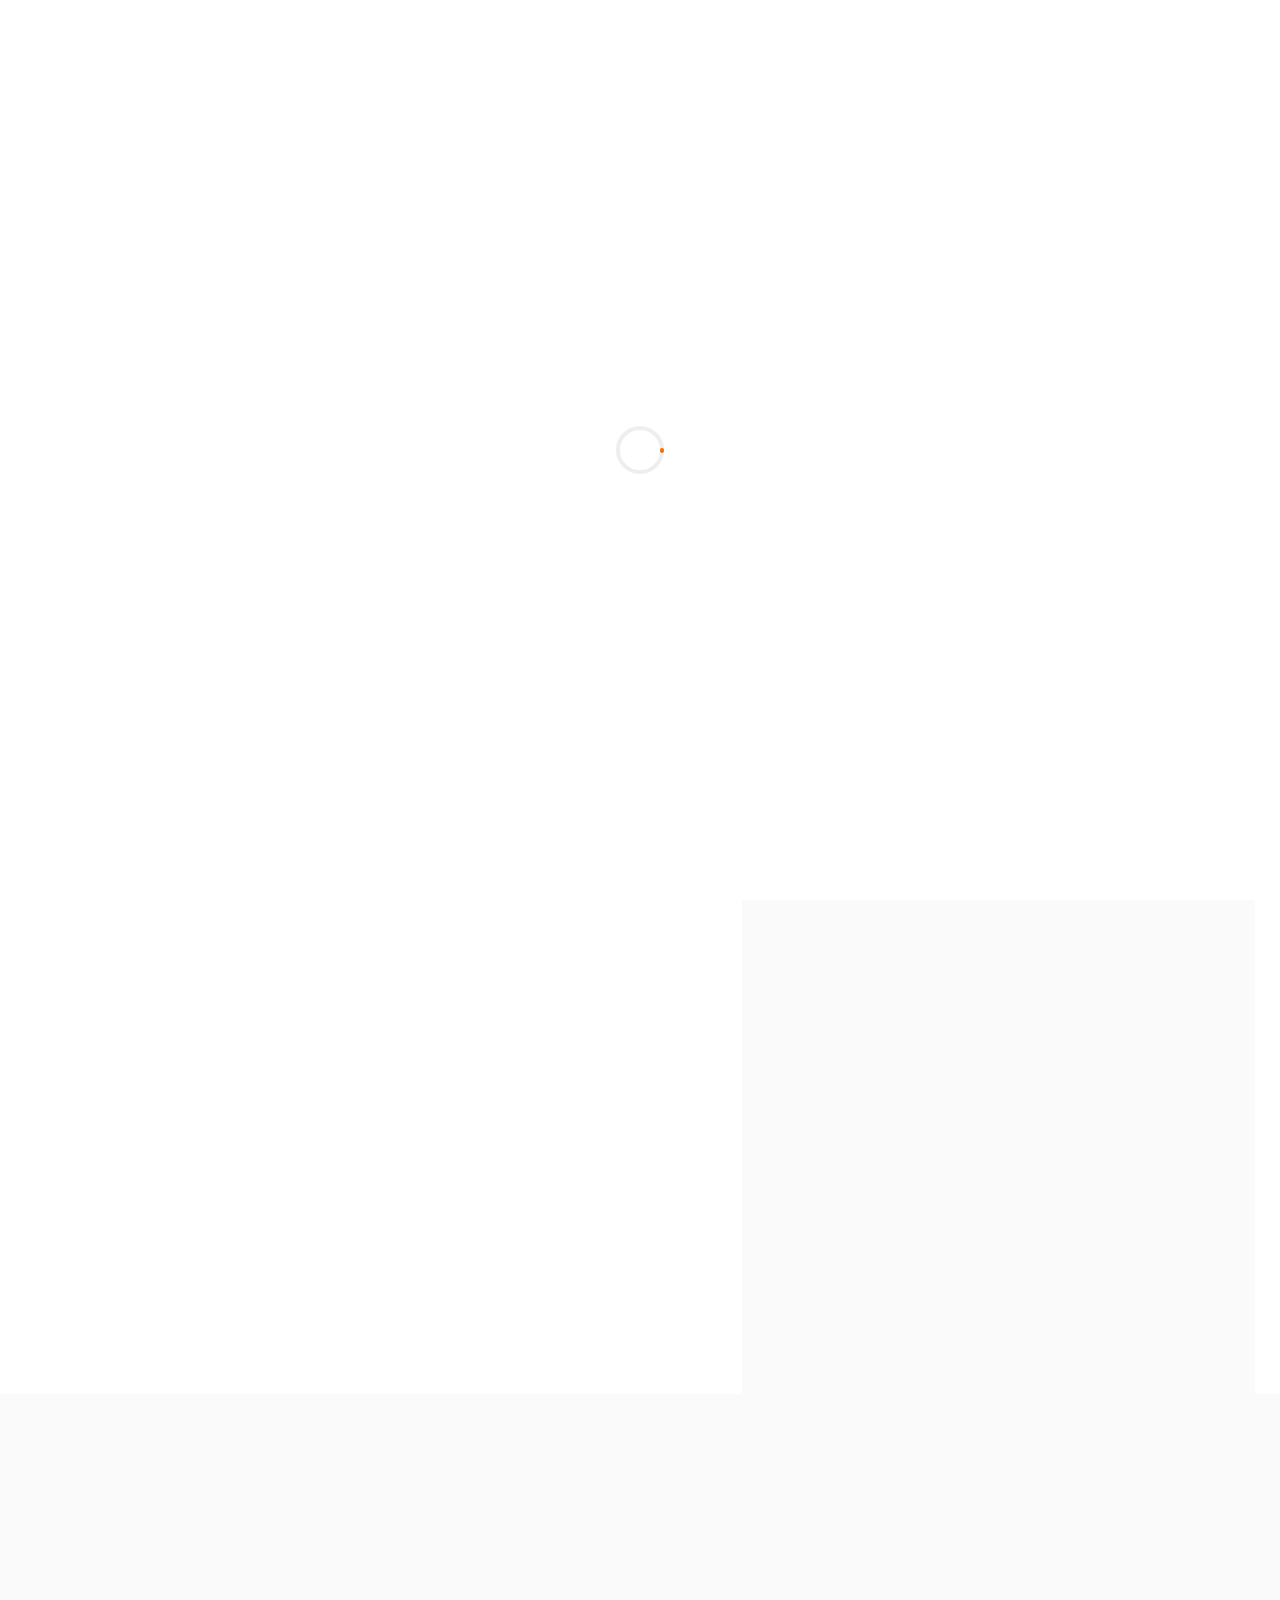
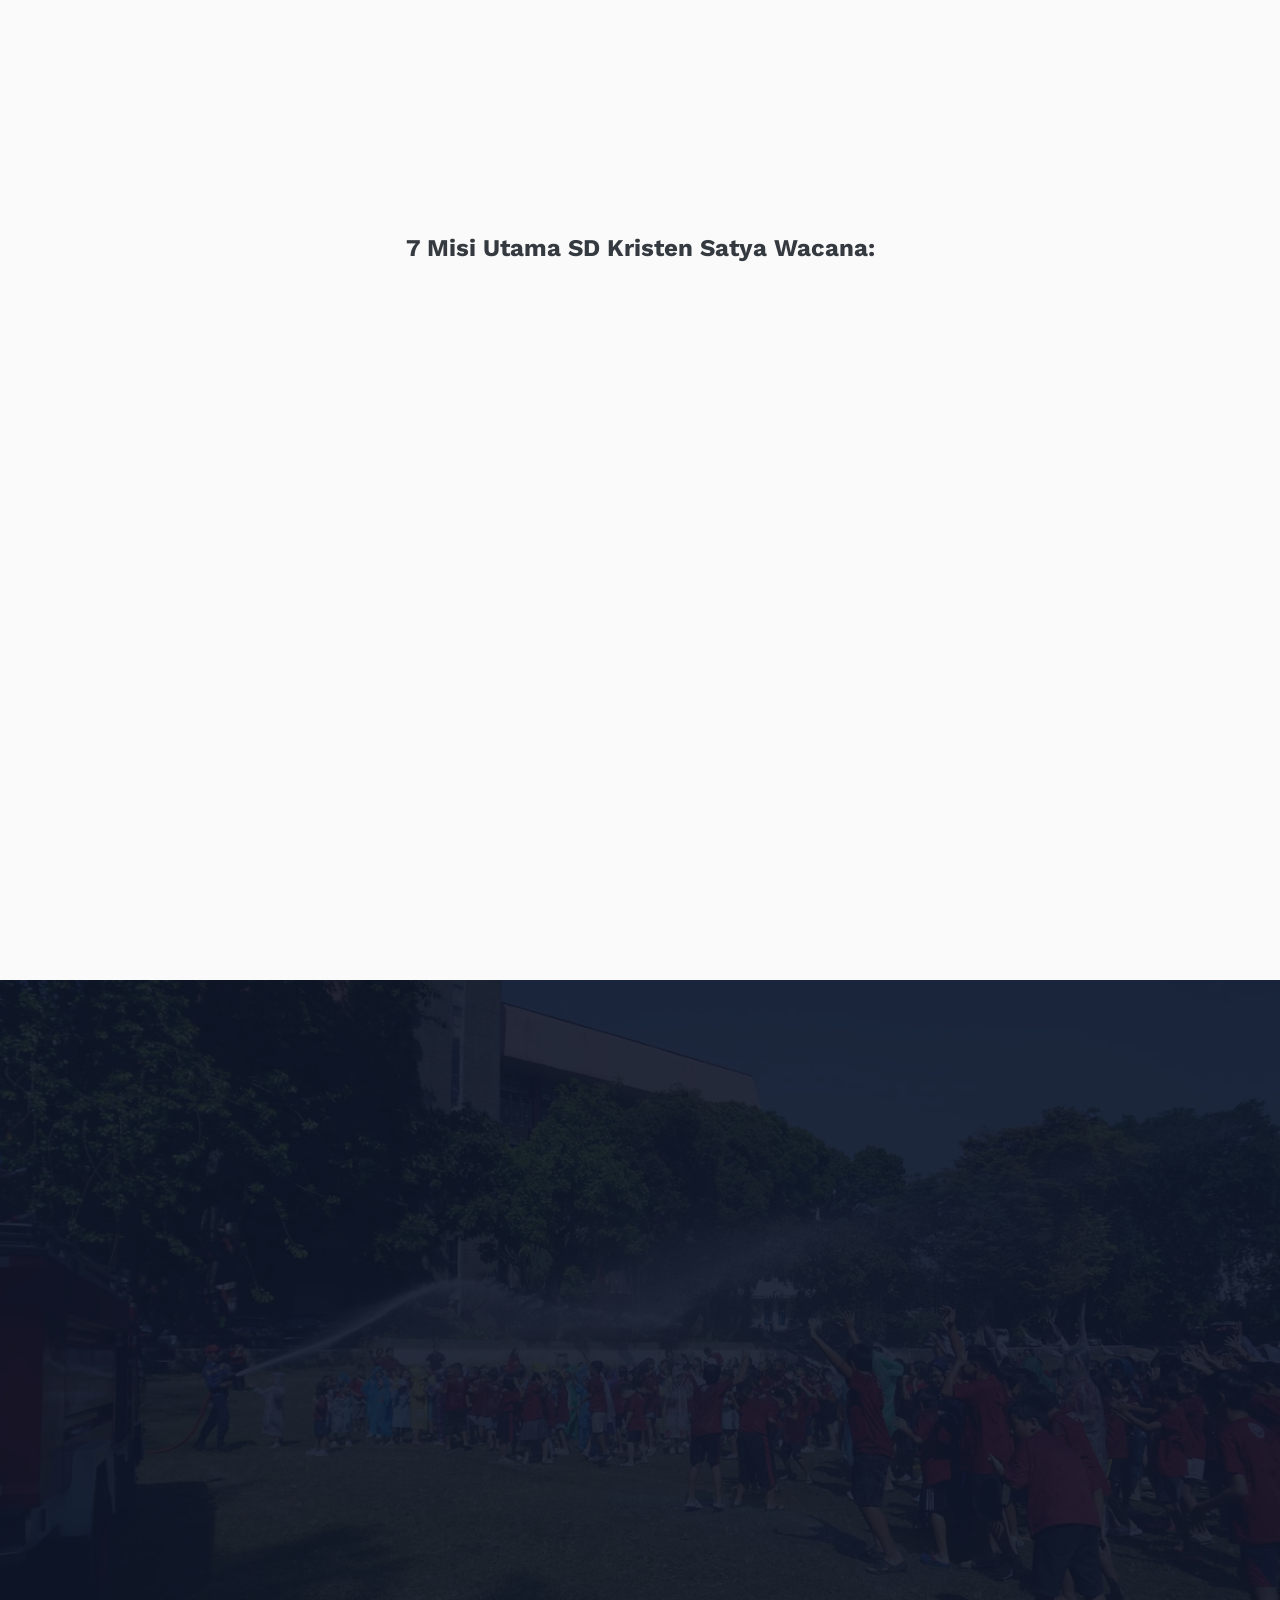
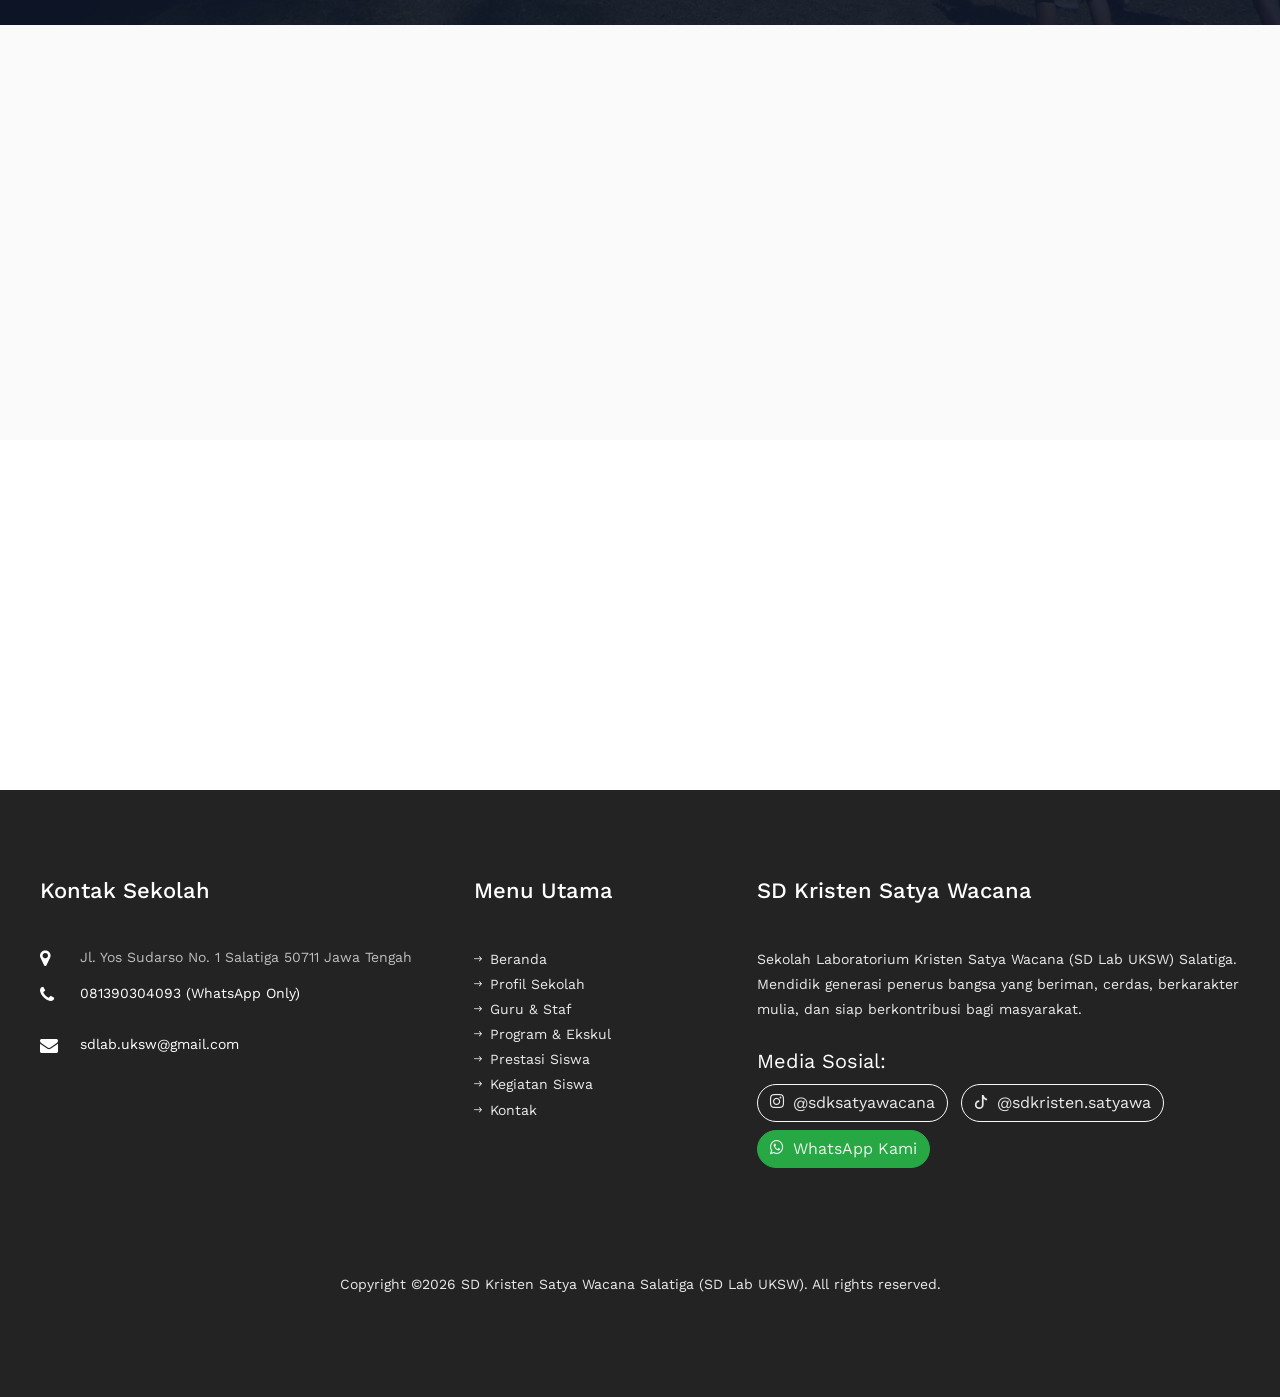
==== commit 7330fedb: "perf(a11y & mobile): resolusi penuh aksesibilitas WCAG AA dan eliminasi render-blocking CSS/JS" ====
--- a/about.html
+++ b/about.html
@@ -218,7 +218,7 @@
 
 
 
-				<button class="navbar-toggler" type="button" data-toggle="collapse" data-target="#ftco-nav" aria-controls="ftco-nav" aria-expanded="false" aria-label="Toggle navigation">
+				<button class="navbar-toggler" type="button" data-toggle="collapse" data-target="#ftco-nav" aria-controls="ftco-nav" aria-expanded="false" aria-label="Navigasi Menu Utama">
 
 
 
@@ -1386,10 +1386,6 @@
 
 
 
-  <script src="js/jquery-migrate-3.0.1.min.js"></script>
-
-
-
   <script src="js/popper.min.js"></script>
 
 
@@ -1398,7 +1394,7 @@
 
 
 
-  <script src="js/jquery.easing.1.3.js"></script>
+  <script src="js/jquery.easing.1.3.min.js"></script>
 
 
 
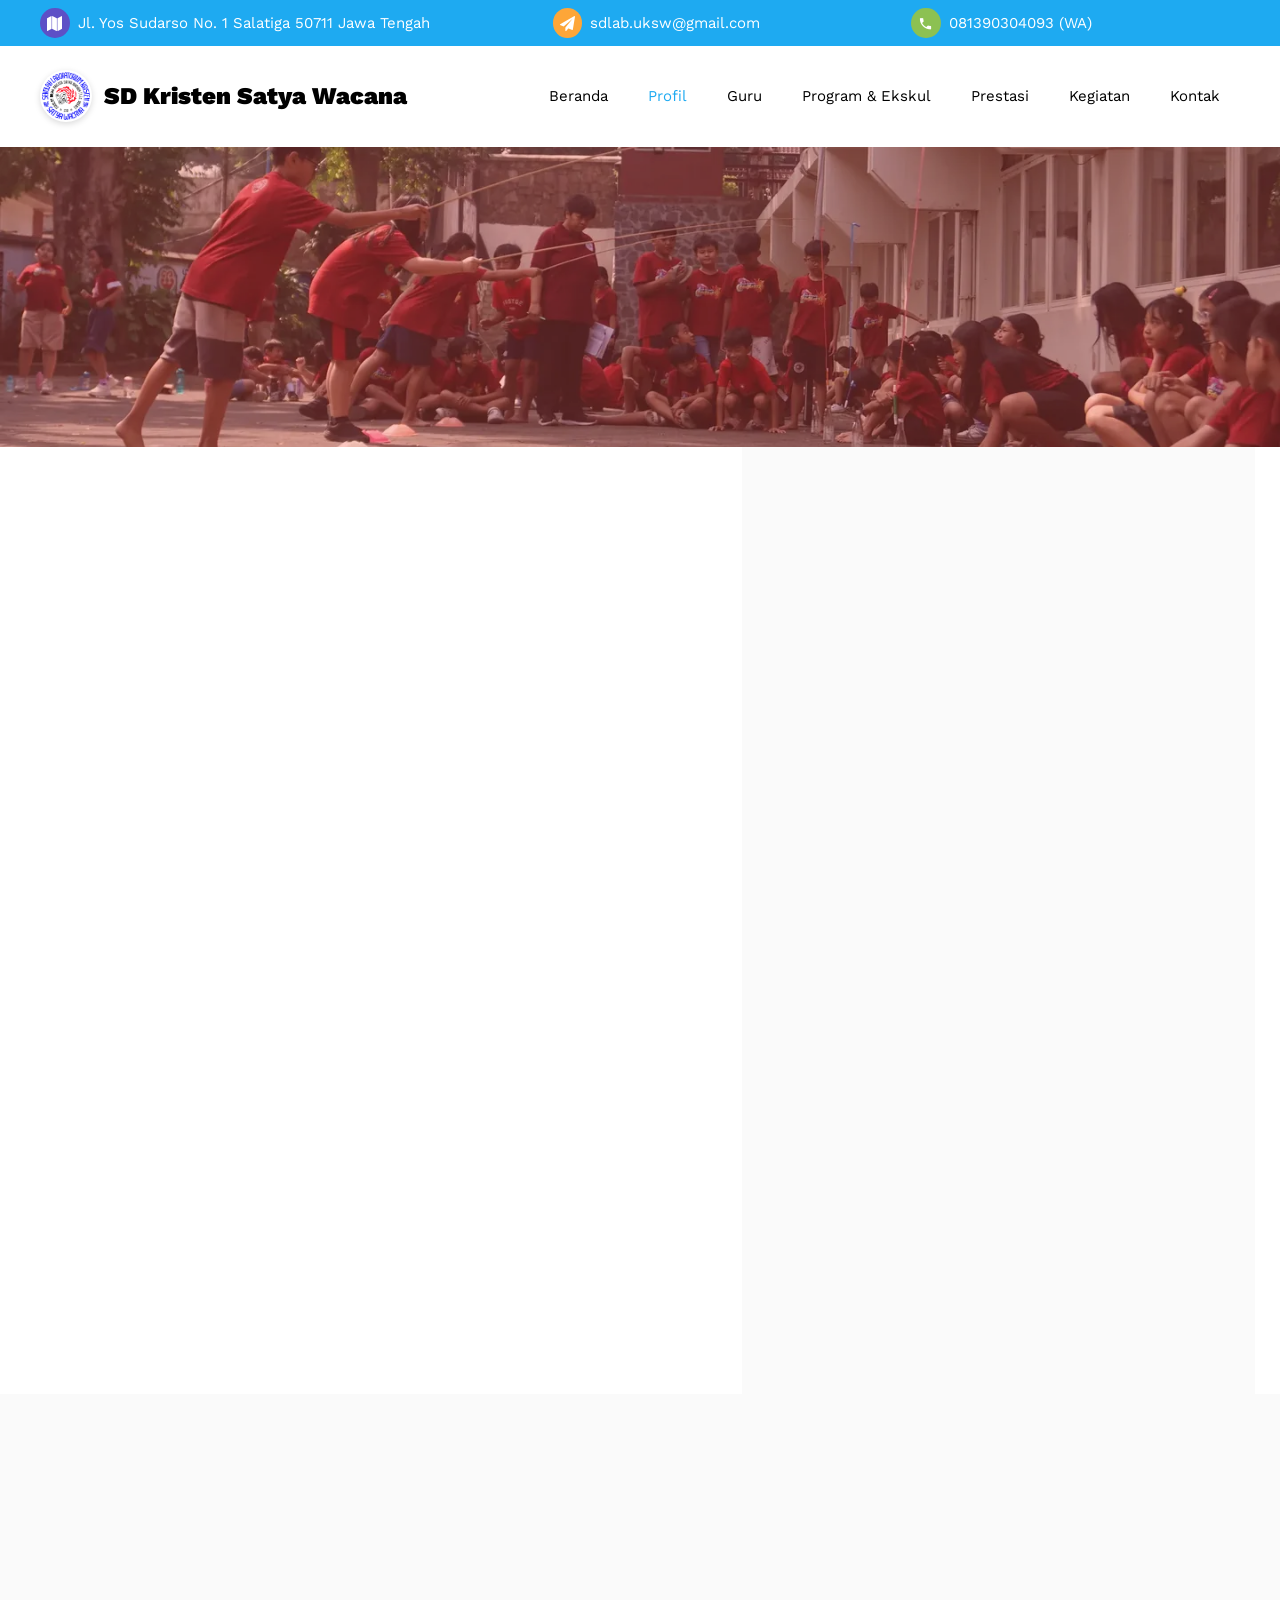
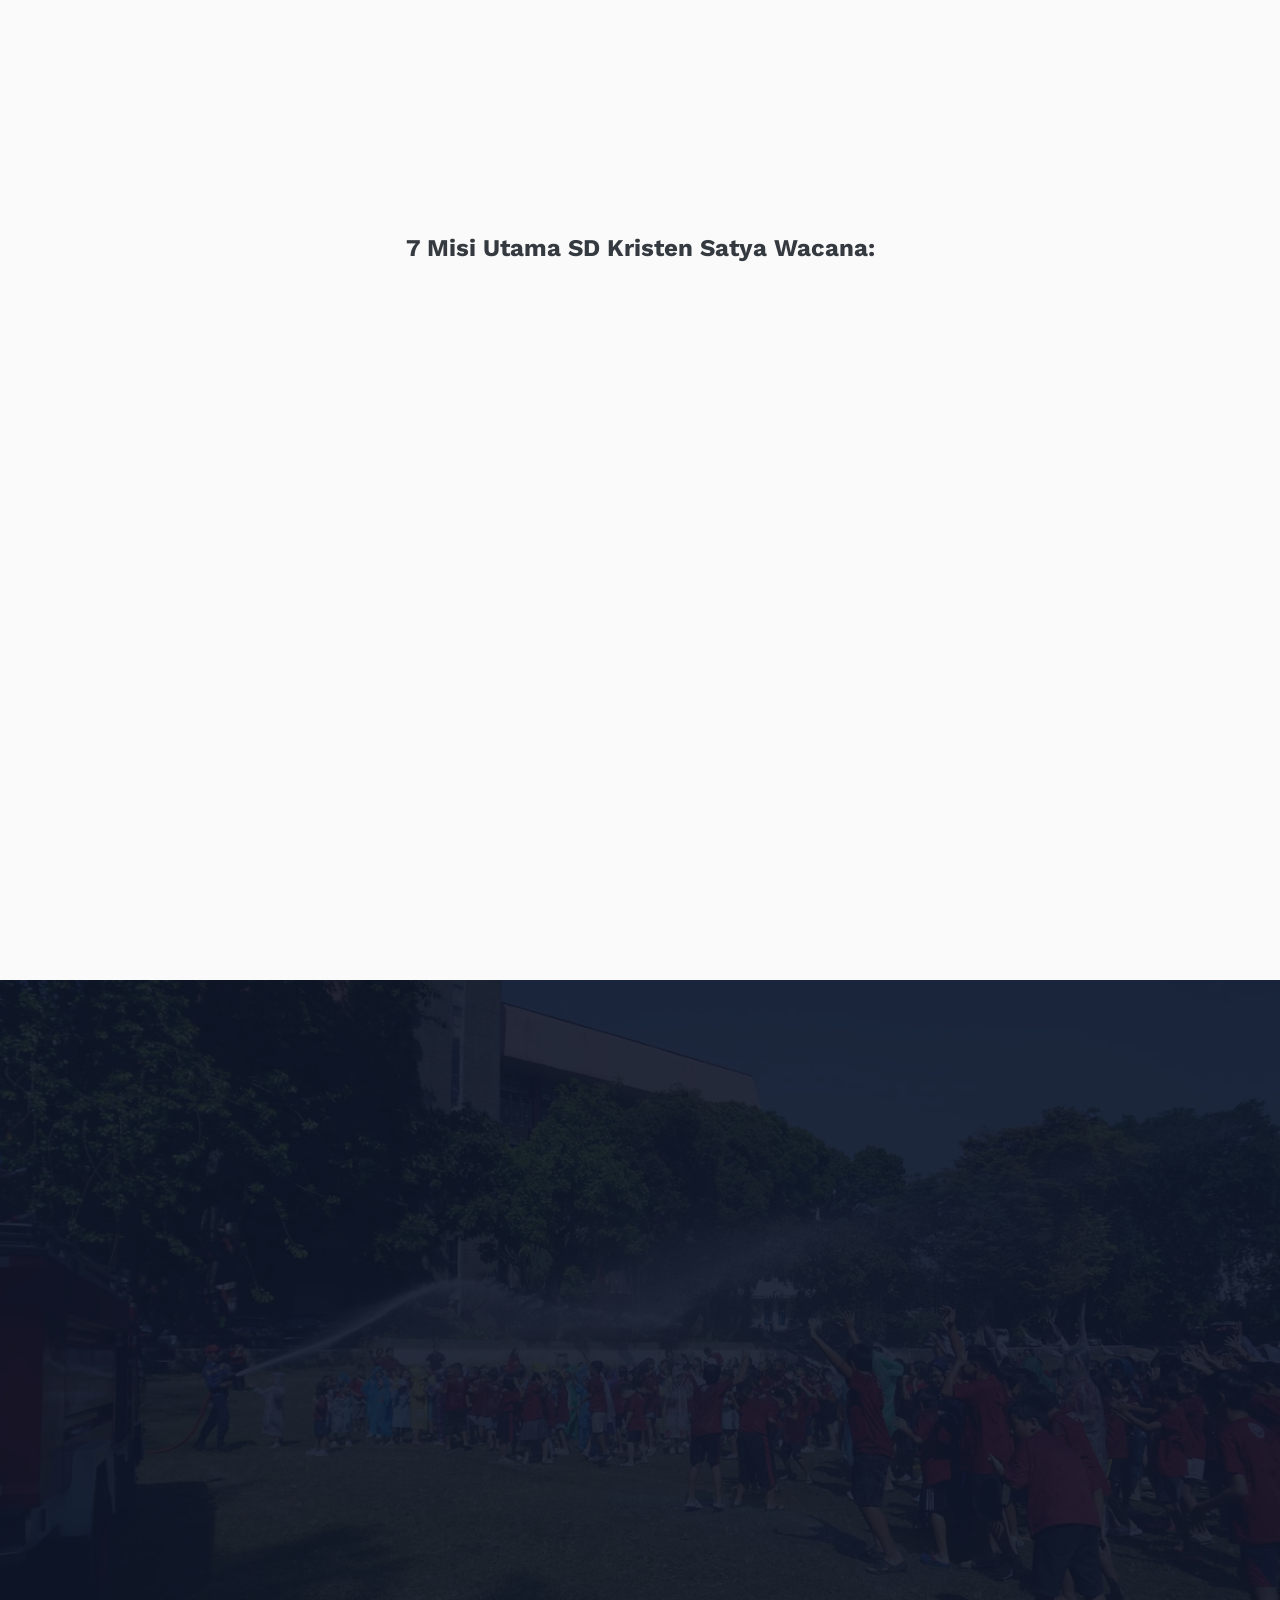
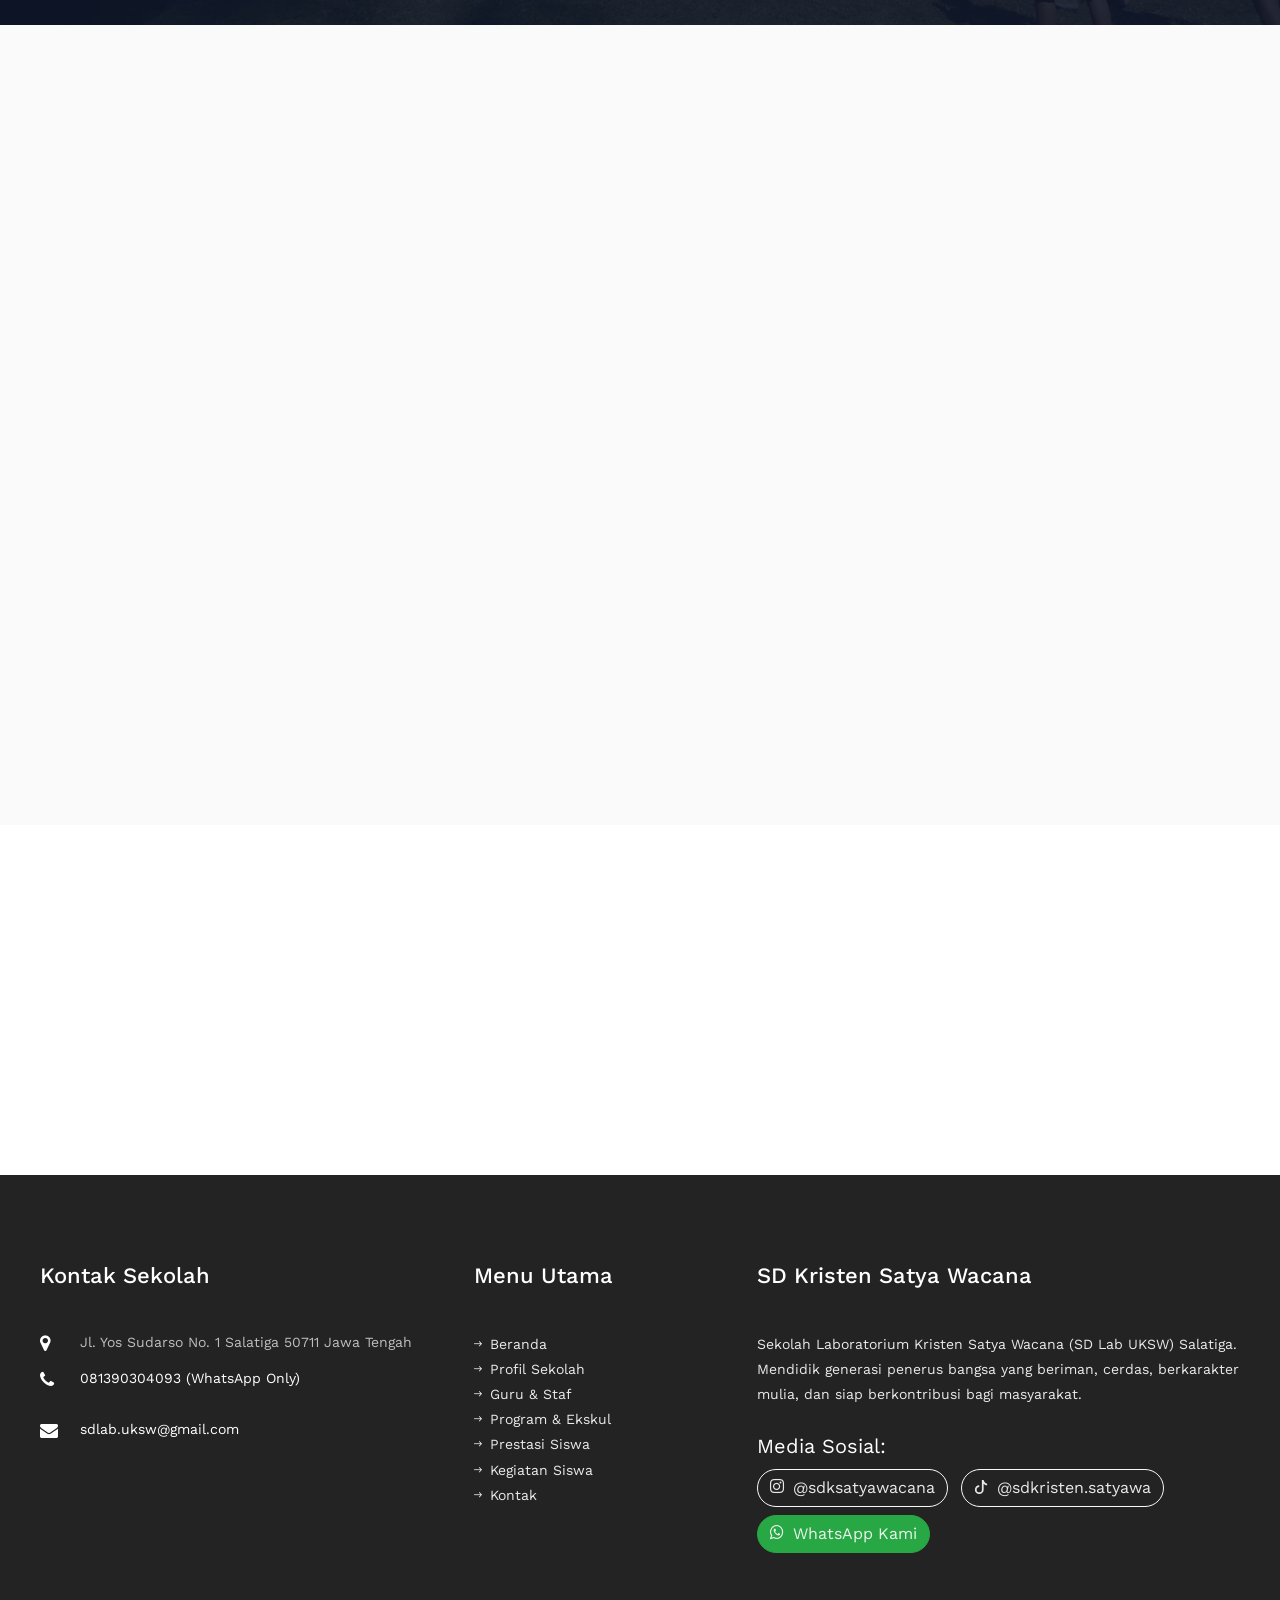
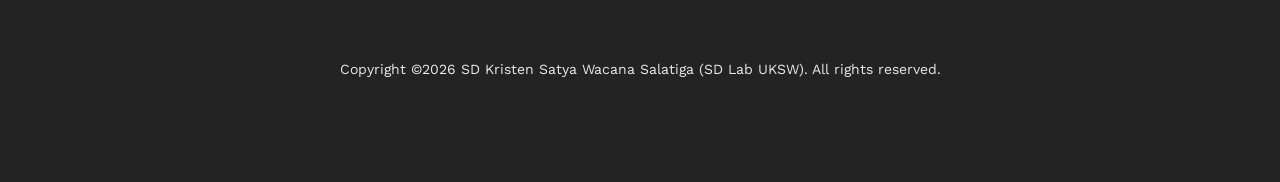
==== commit 39879692: "fix(preloader): eliminasi layar abu-abu berputar, polyfill stellar offset di jQuery 3, dan guard dat" ====
--- a/about.html
+++ b/about.html
@@ -1374,7 +1374,7 @@
 
 
 
-  <div id="ftco-loader" class="show fullscreen"><svg class="circular" width="48px" height="48px"><circle class="path-bg" cx="24" cy="24" r="22" fill="none" stroke-width="4" stroke="#eeeeee"/><circle class="path" cx="24" cy="24" r="22" fill="none" stroke-width="4" stroke-miterlimit="10" stroke="#F96D00"/></svg></div>
+  <div id="ftco-loader" class="fullscreen"><svg class="circular" width="48px" height="48px"><circle class="path-bg" cx="24" cy="24" r="22" fill="none" stroke-width="4" stroke="#eeeeee"/><circle class="path" cx="24" cy="24" r="22" fill="none" stroke-width="4" stroke-miterlimit="10" stroke="#F96D00"/></svg></div>
 
 
 
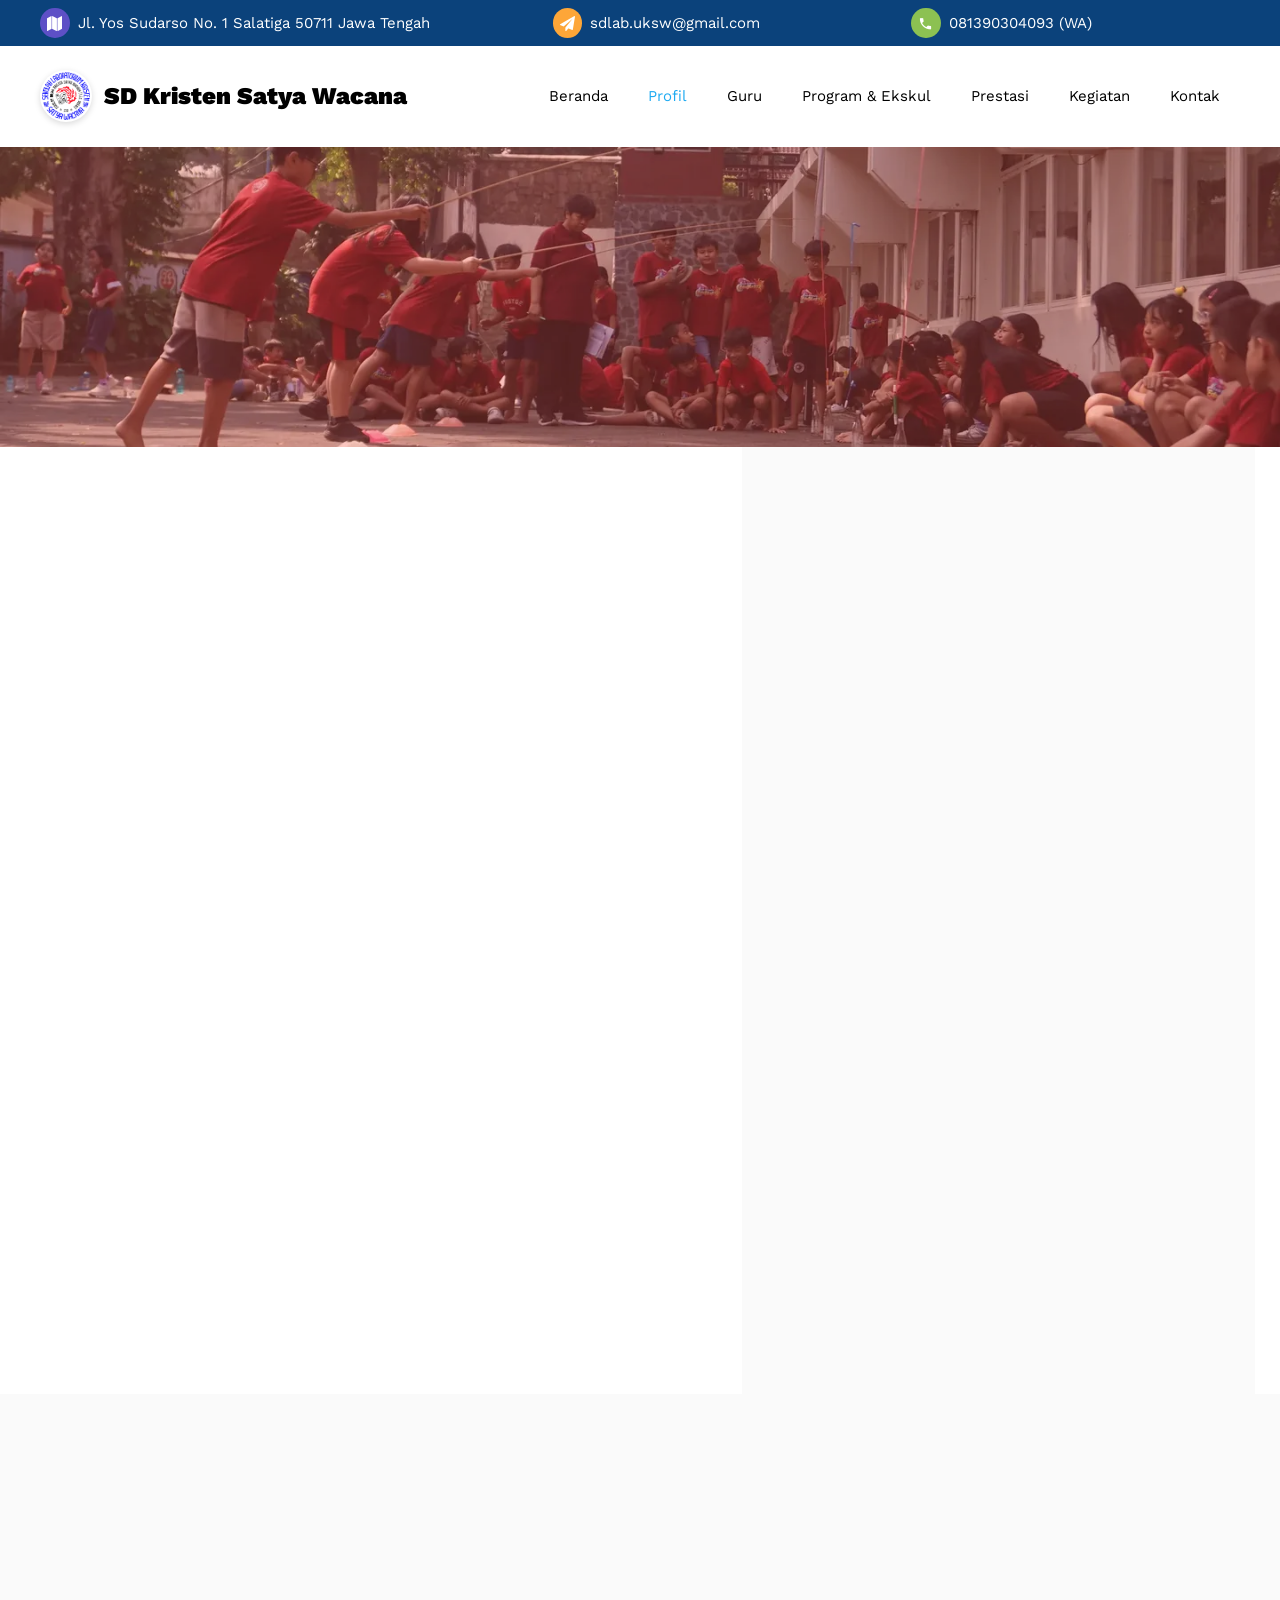
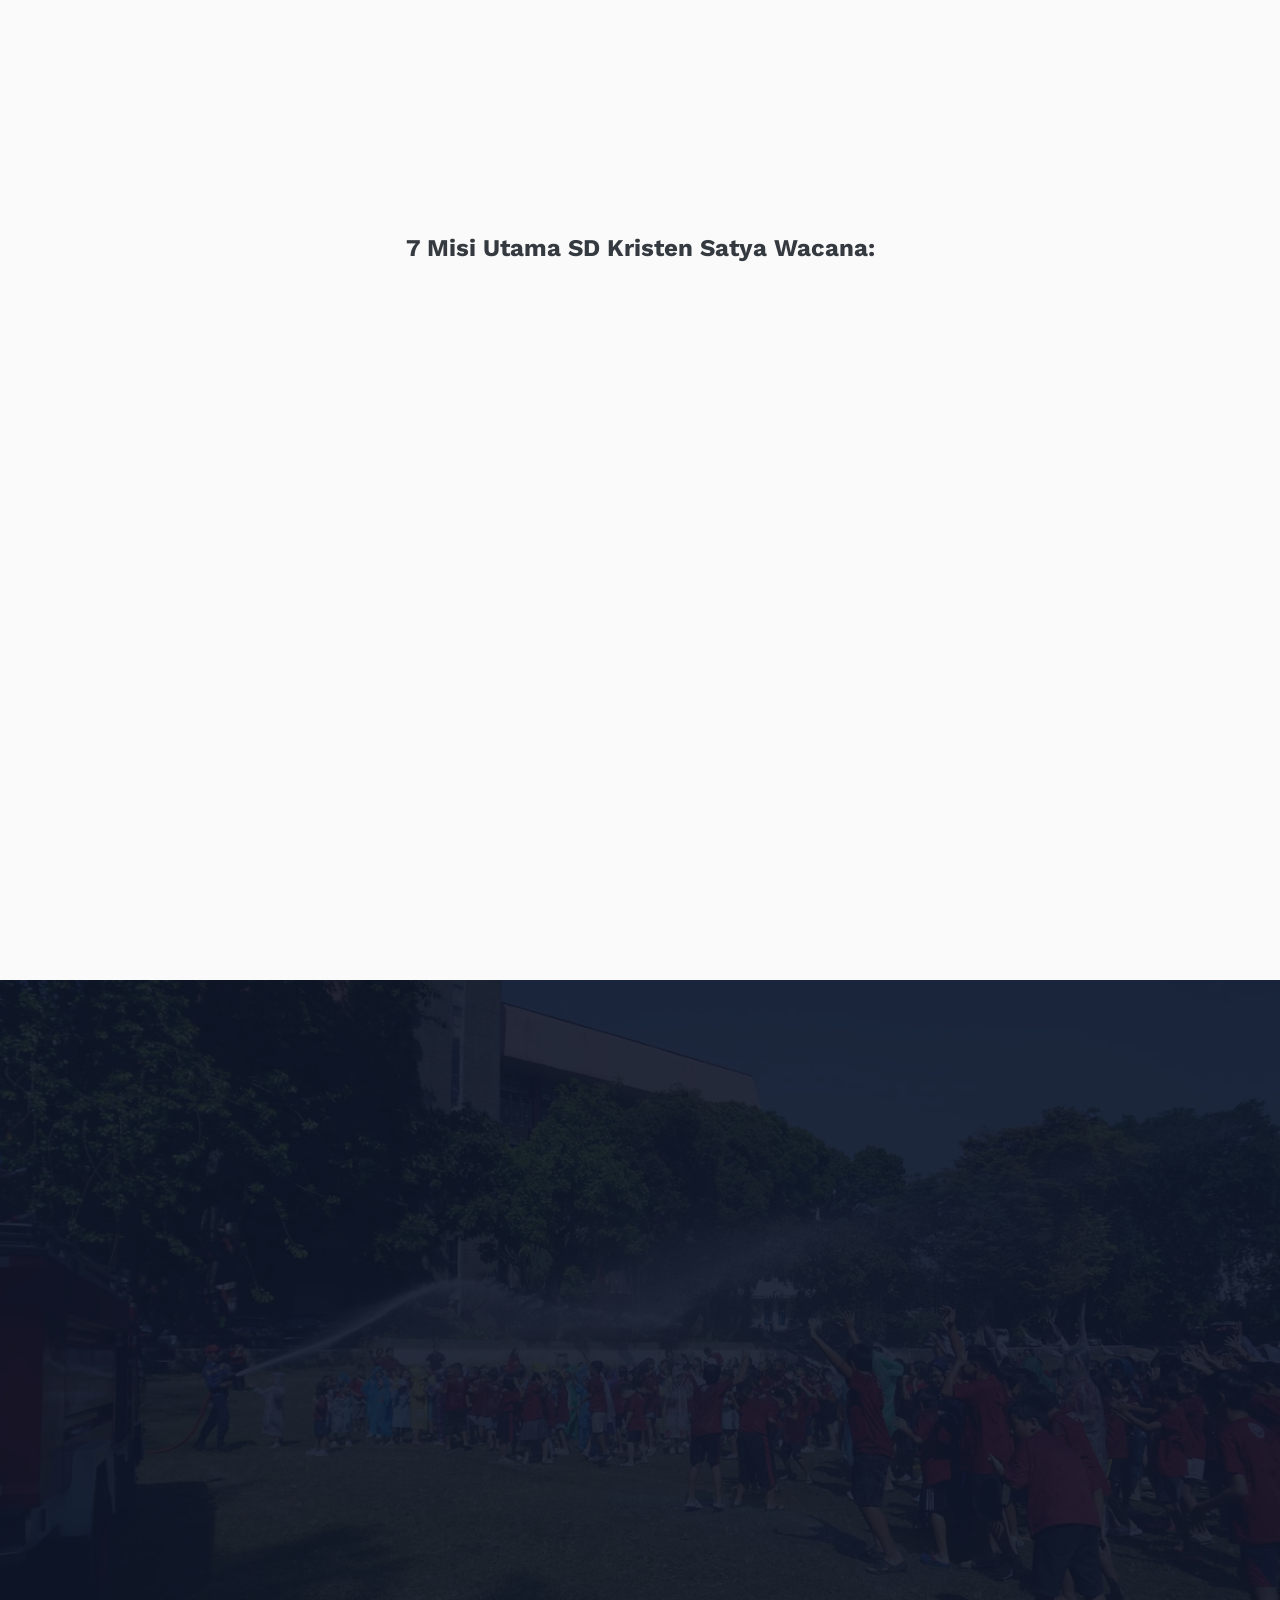
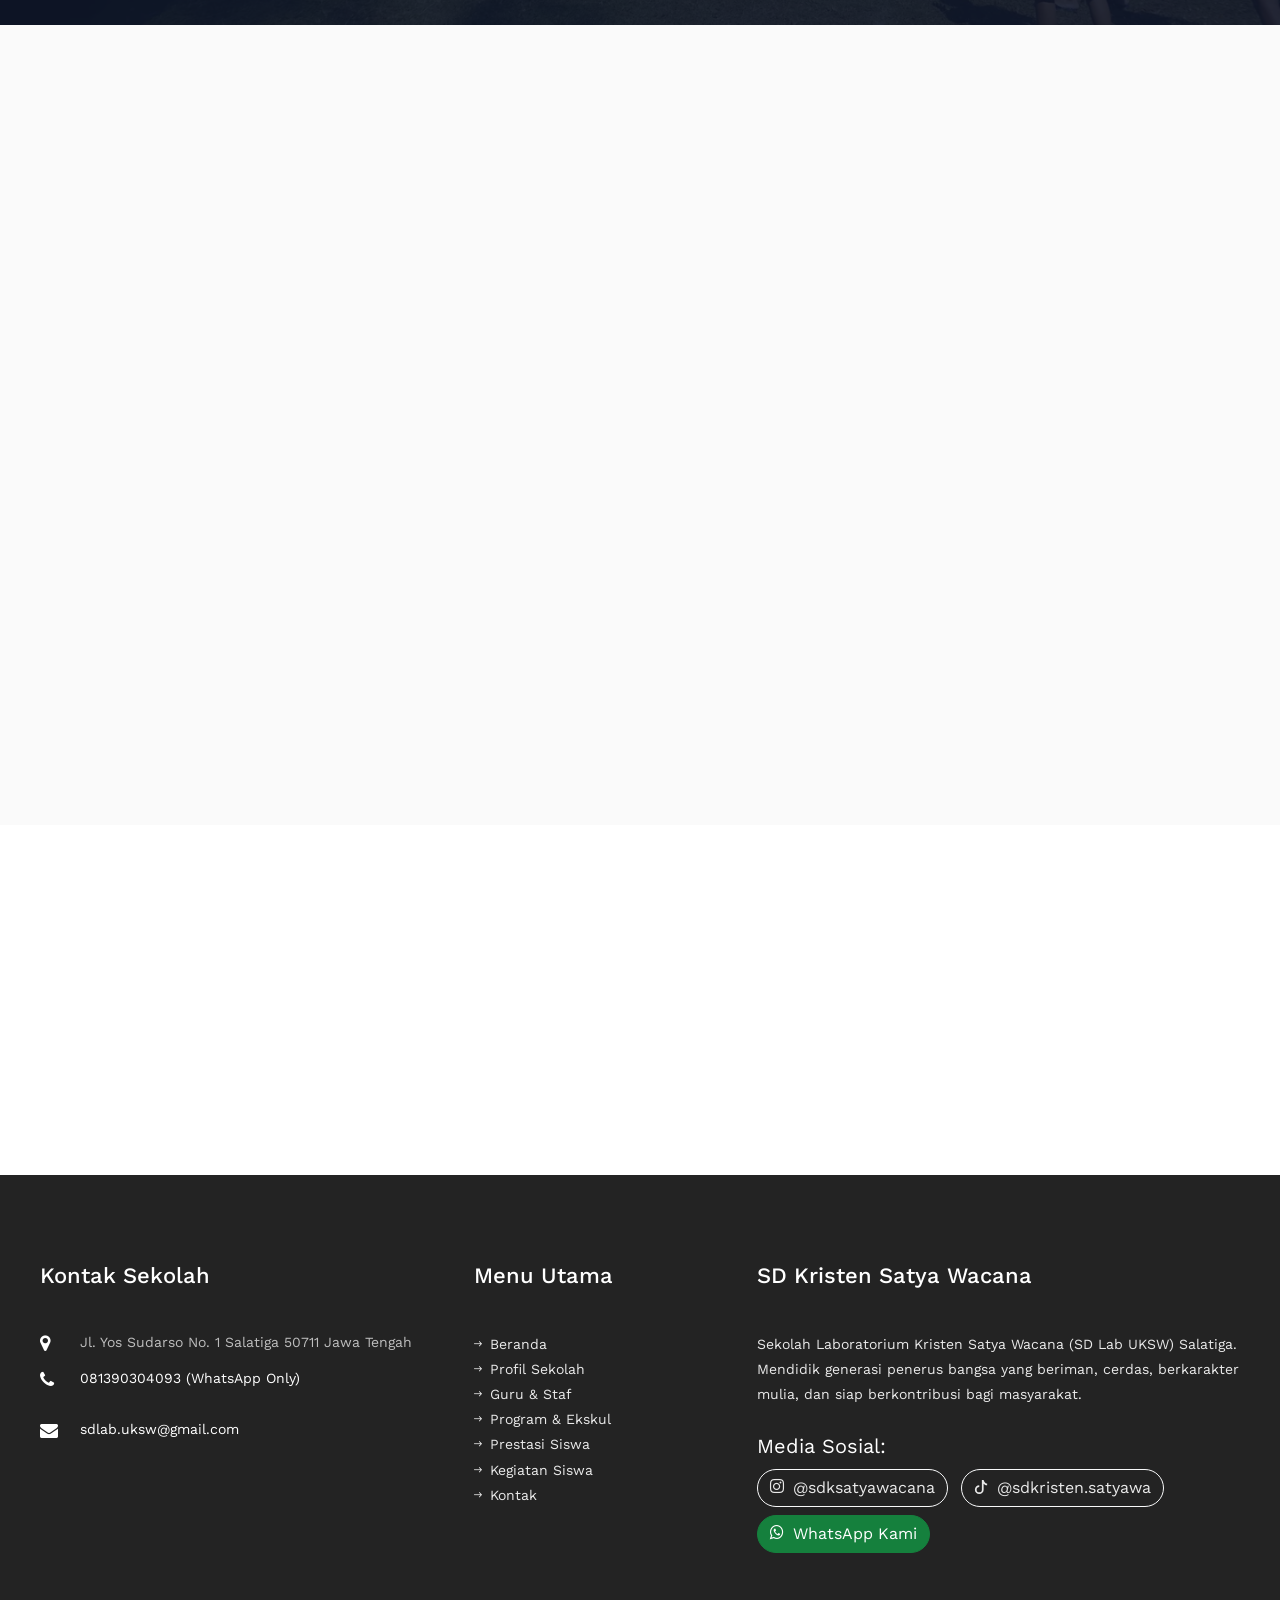
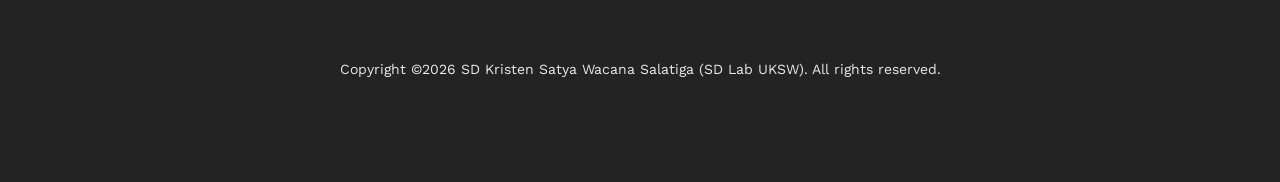
==== commit 40c5fce8: "perf(landmark & reflow): sematkan main landmark HTML5 di semua halaman dan eliminasi forced reflow" ====
--- a/about.html
+++ b/about.html
@@ -280,6 +280,7 @@
 
 
     <!-- END nav -->
+    <main id="main">
 
 
 
@@ -1173,6 +1174,8 @@
 
 
 
+    </main>
+
     <footer class="ftco-footer ftco-bg-dark ftco-section">
 
 
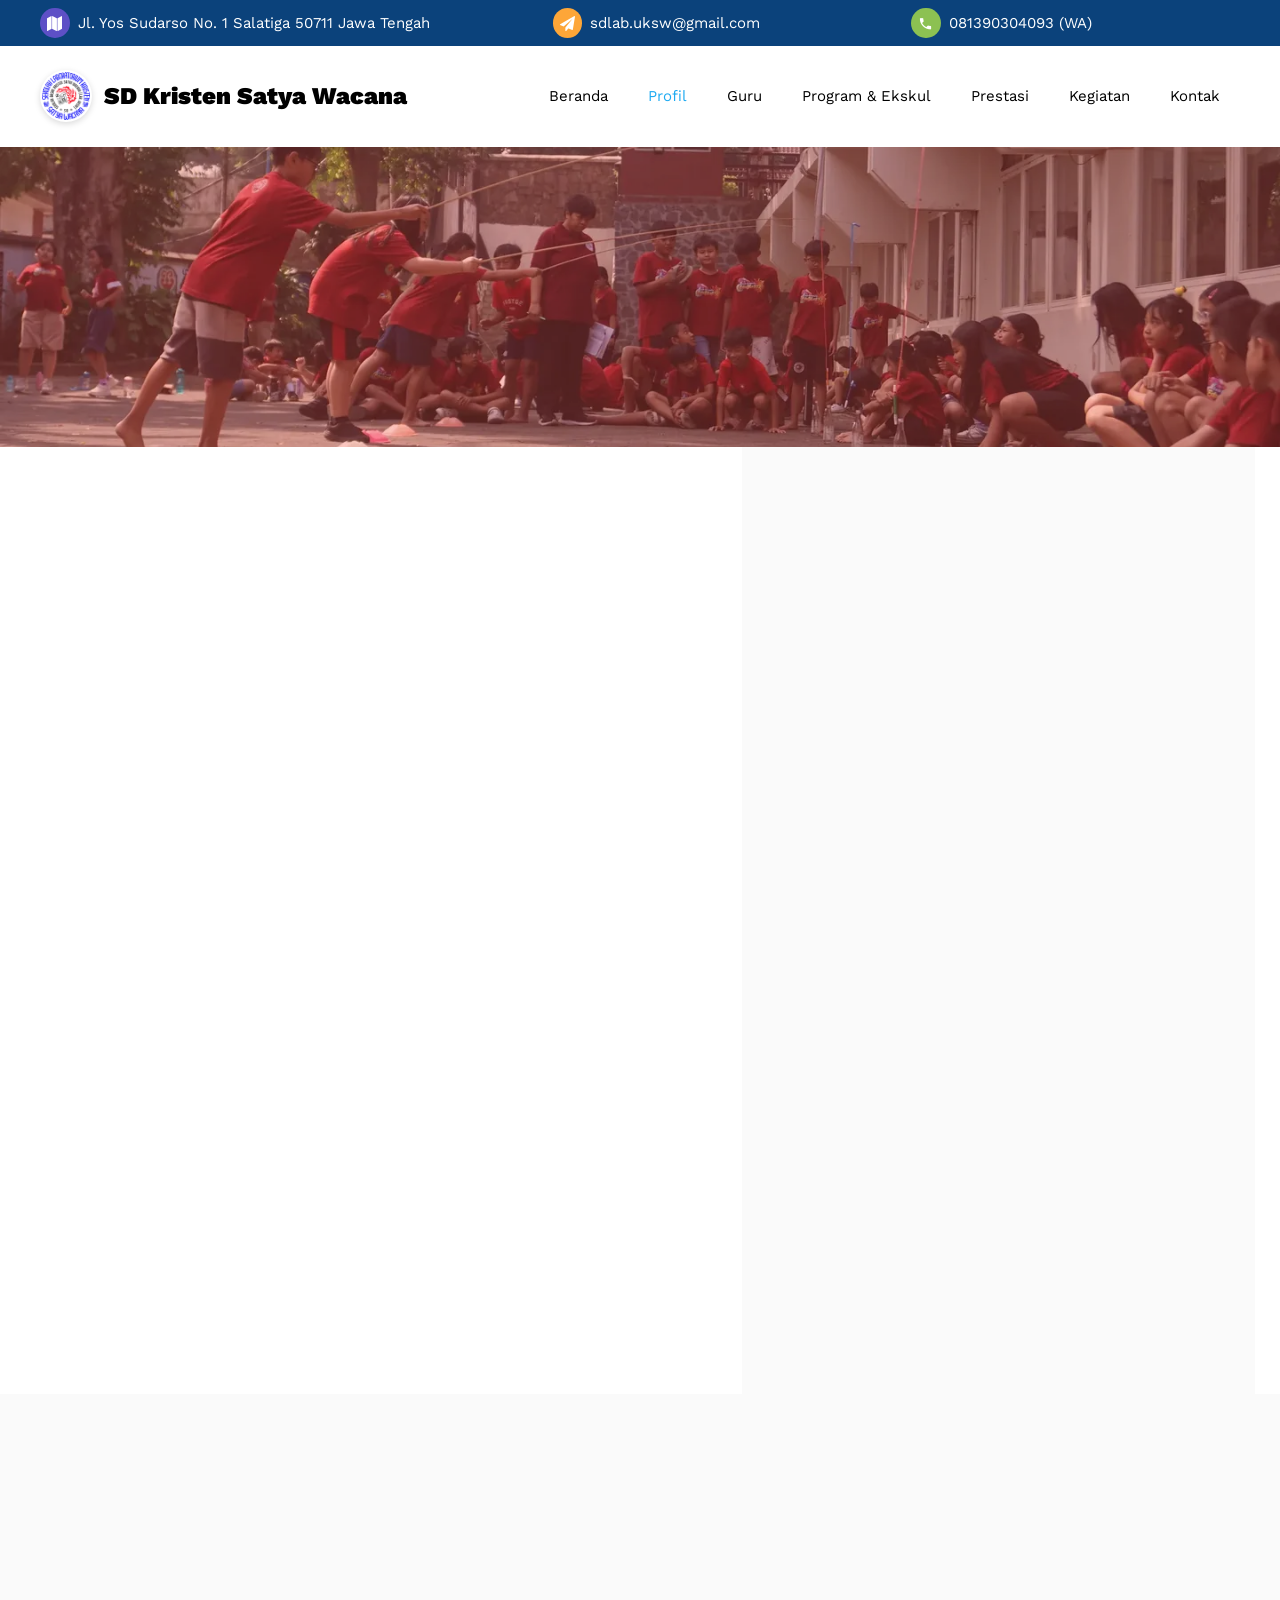
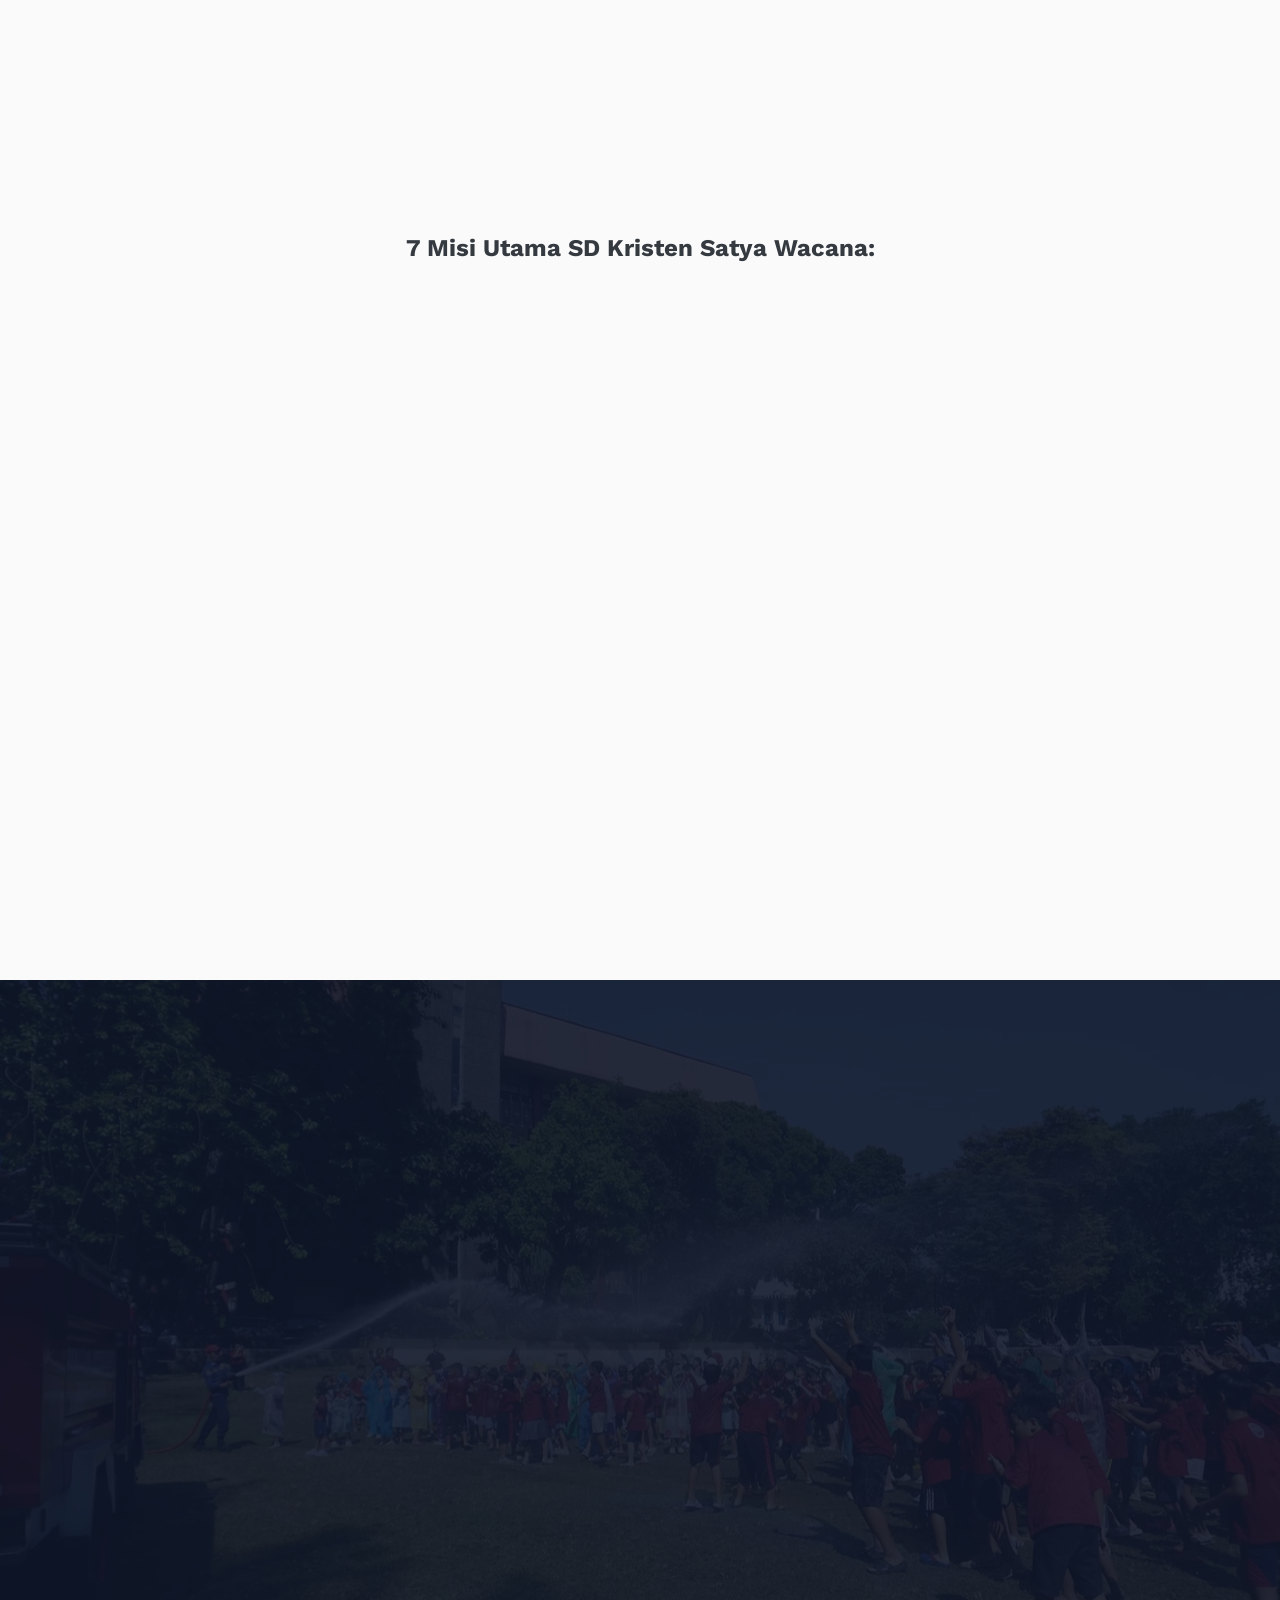
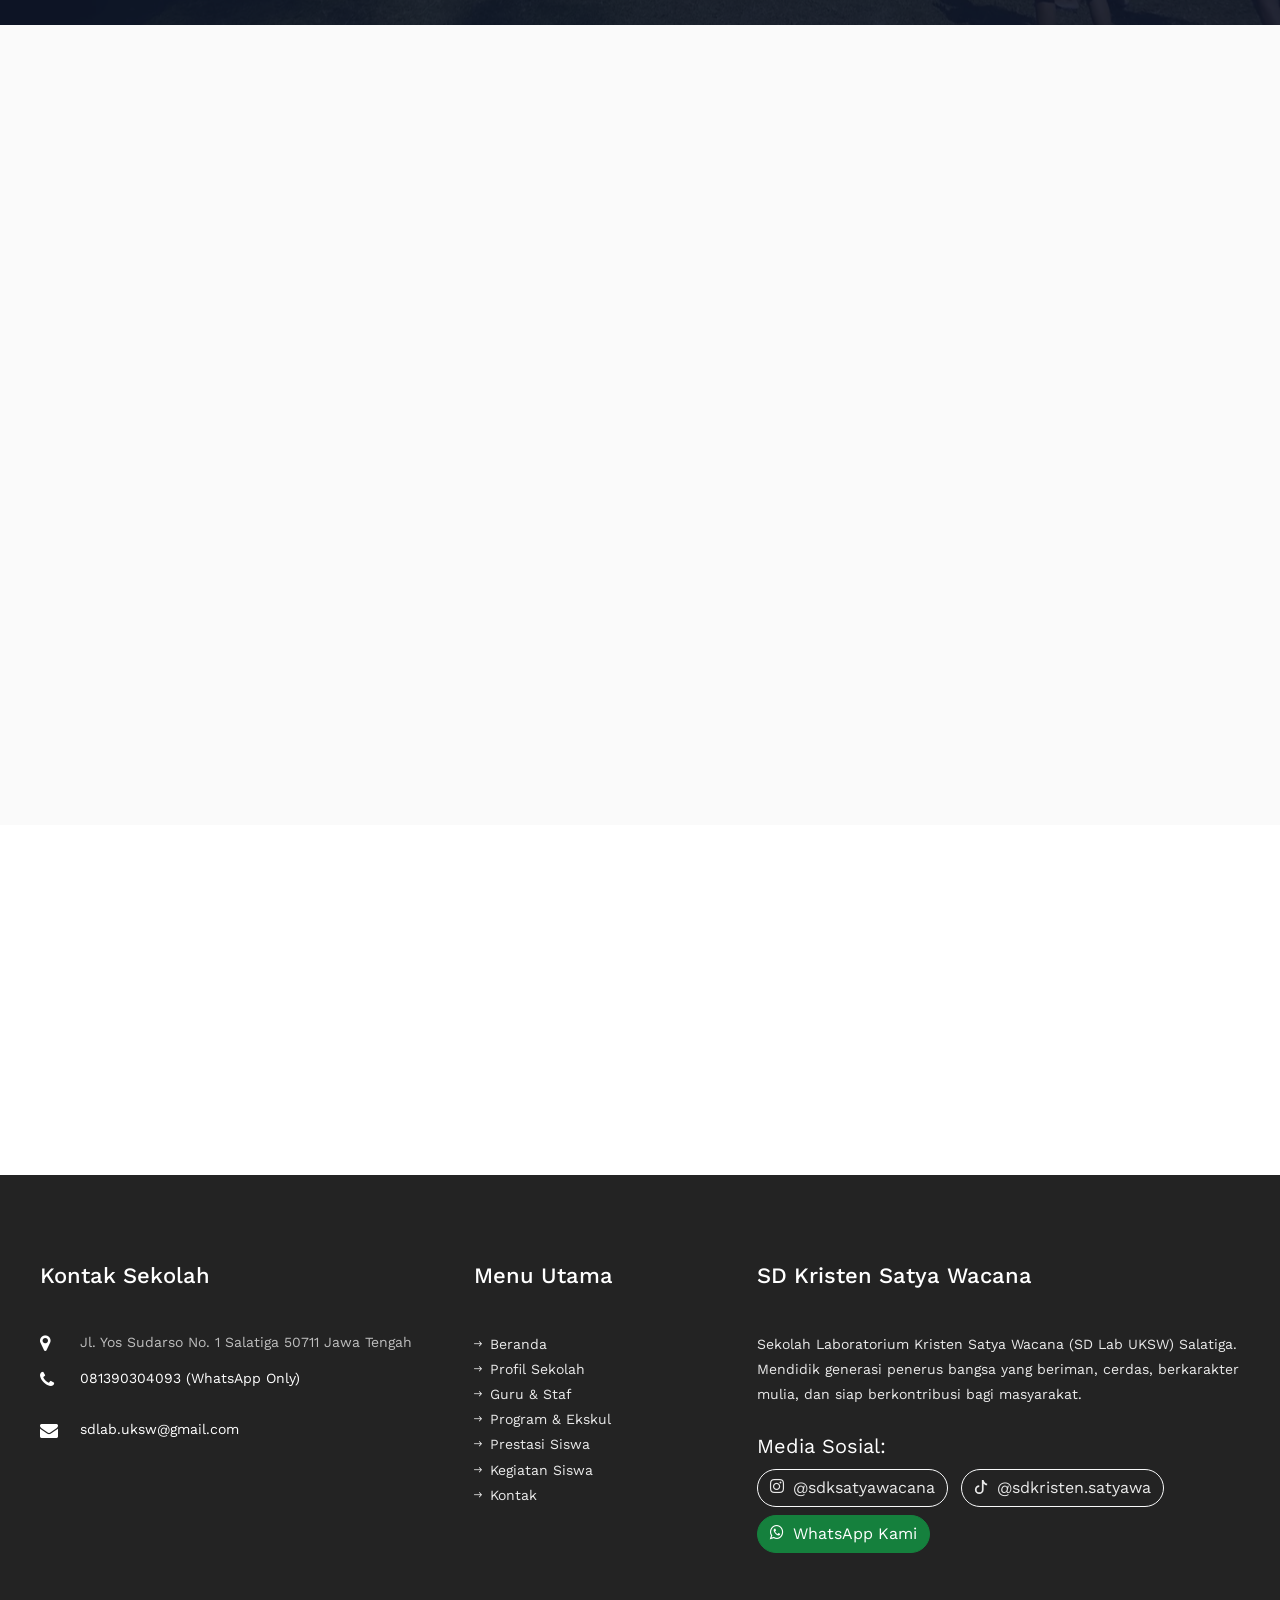
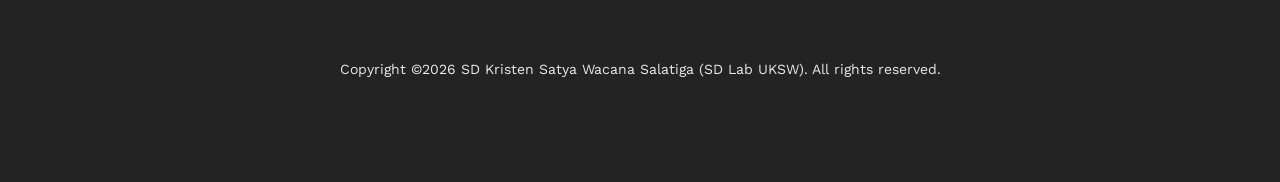
==== commit 5540e5f1: "perf(images & preconnect): optimasi logo.webp, kompresi hero_2, eliminasi unused preconnect dan refl" ====
--- a/about.html
+++ b/about.html
@@ -24,14 +24,6 @@
 
 
     <link rel="icon" type="image/png" href="images/logo.png">
-
-
-
-    
-
-
-
-    <link rel="preconnect" href="https://fonts.googleapis.com">
     <link rel="preconnect" href="https://fonts.gstatic.com" crossorigin>
     <link href="https://fonts.googleapis.com/css?family=Work+Sans:100,200,300,400,500,600,700,800,900&display=swap" rel="stylesheet">
     <link href="https://fonts.googleapis.com/css?family=Fredericka+the+Great&display=swap" rel="stylesheet">
@@ -206,7 +198,7 @@
 
 
 
-	    		<img src="images/logo.png" alt="Logo SD Kristen Satya Wacana" width="52" height="52" style="height: 52px; width: 52px; margin-right: 12px; border-radius: 50%; object-fit: contain; background: #fff; padding: 2px; box-shadow: 0 2px 6px rgba(0,0,0,0.15);">
+	    		<img src="images/logo.webp" alt="Logo SD Kristen Satya Wacana" onerror="this.src='images/logo.png';" width="52" height="52" style="height: 52px; width: 52px; margin-right: 12px; border-radius: 50%; object-fit: contain; background: #fff; padding: 2px; box-shadow: 0 2px 6px rgba(0,0,0,0.15);">
 
 
 
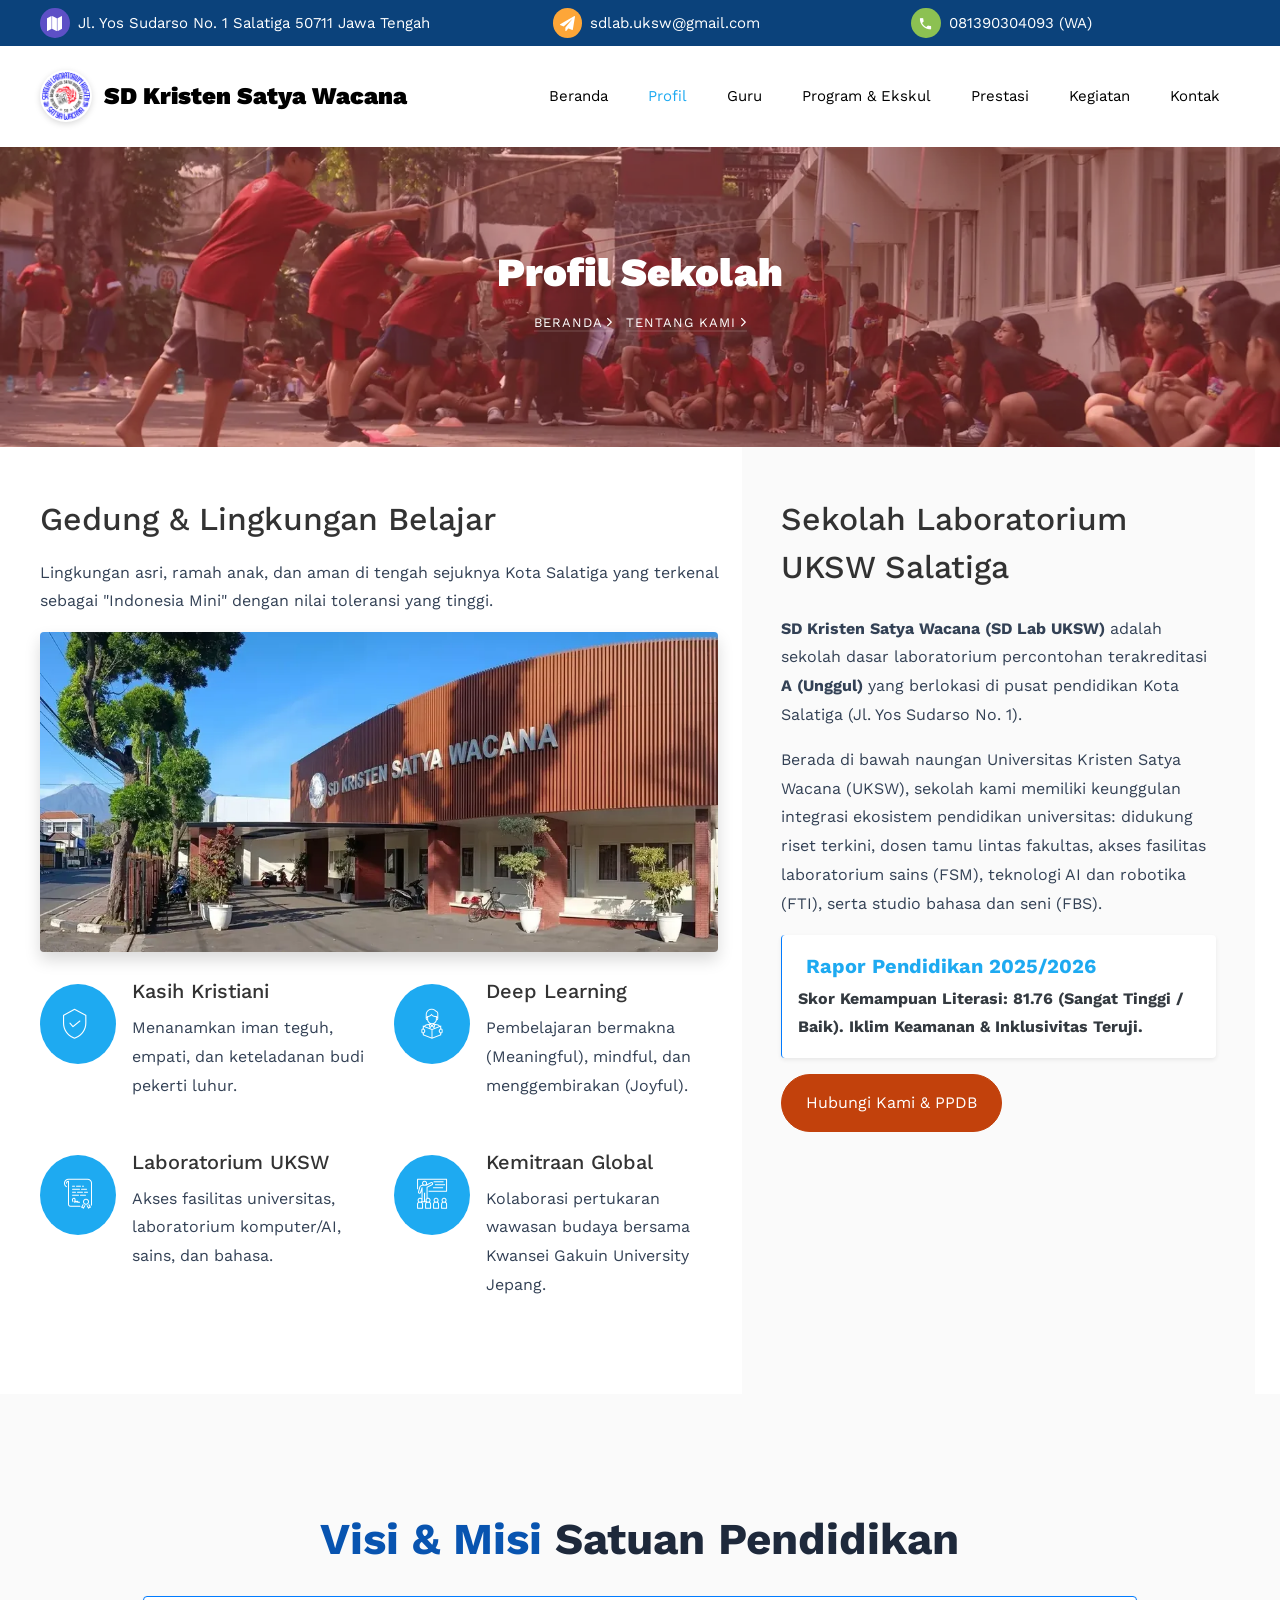
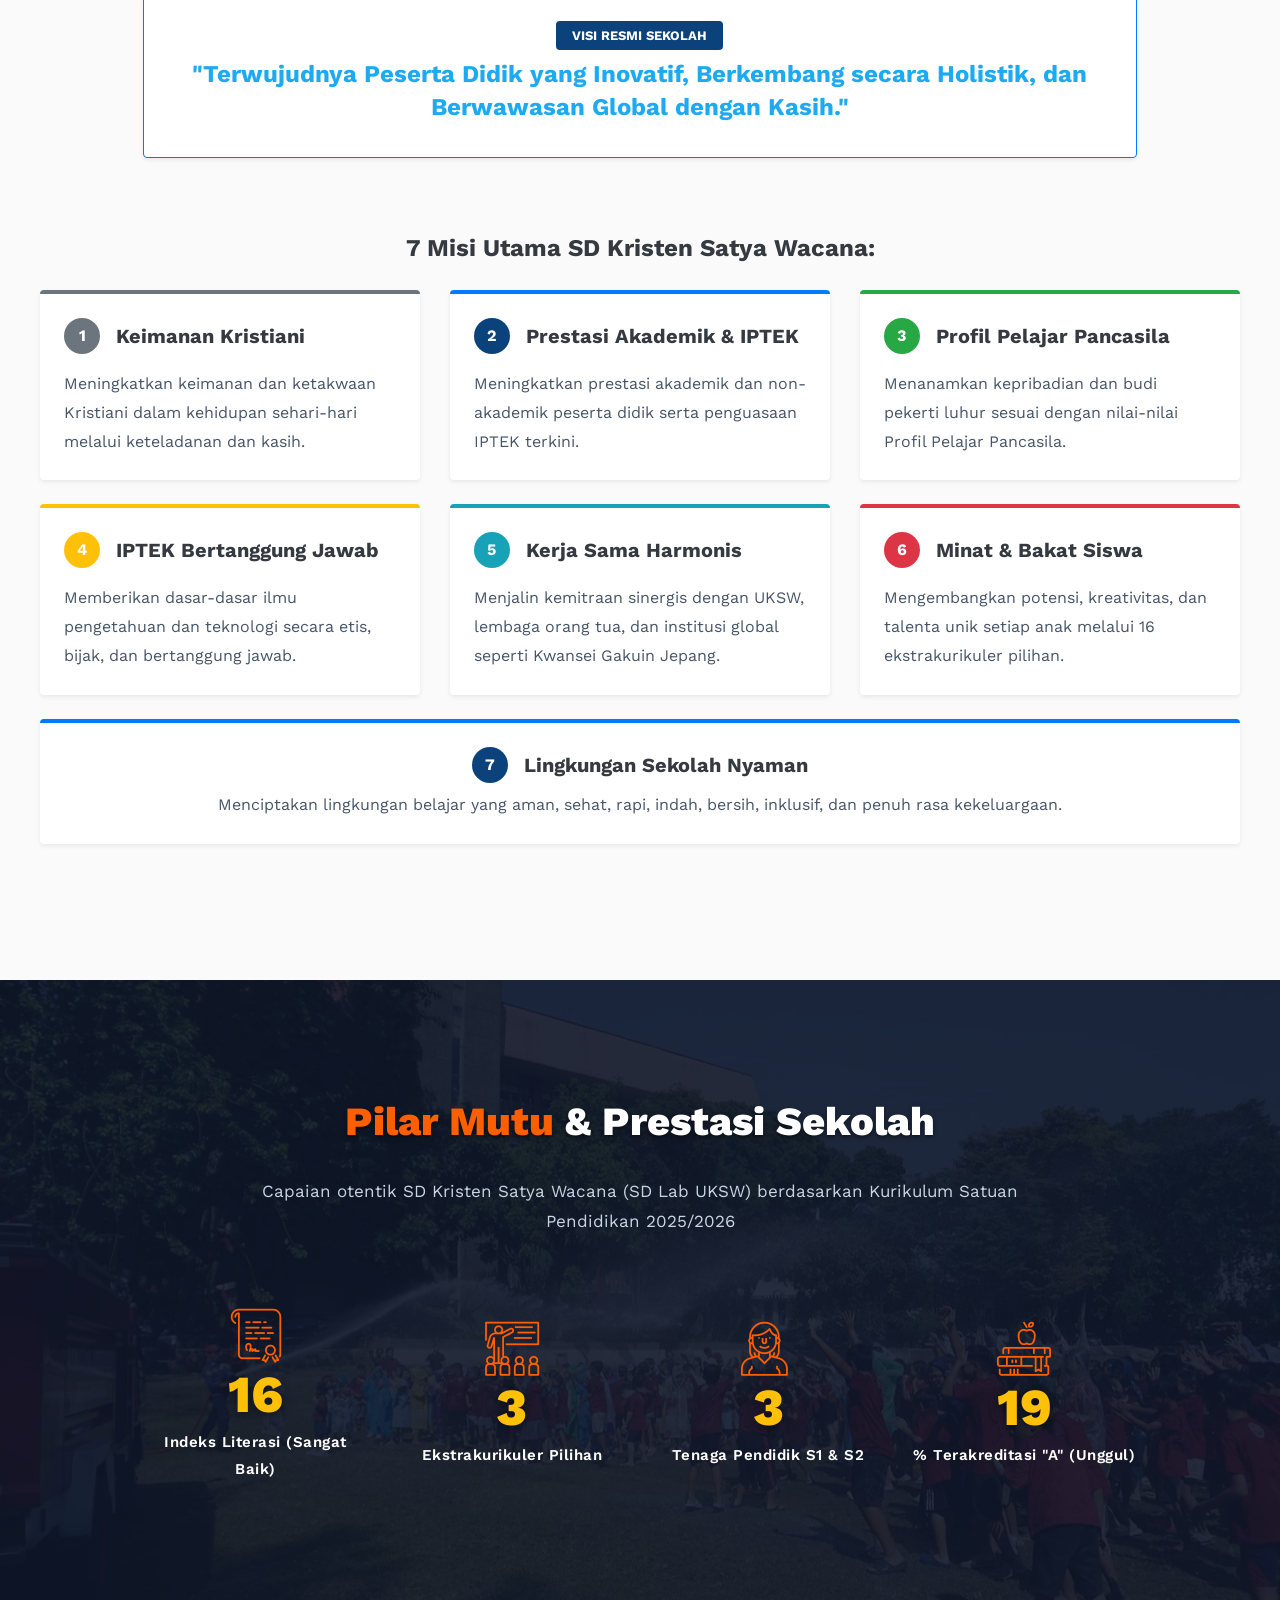
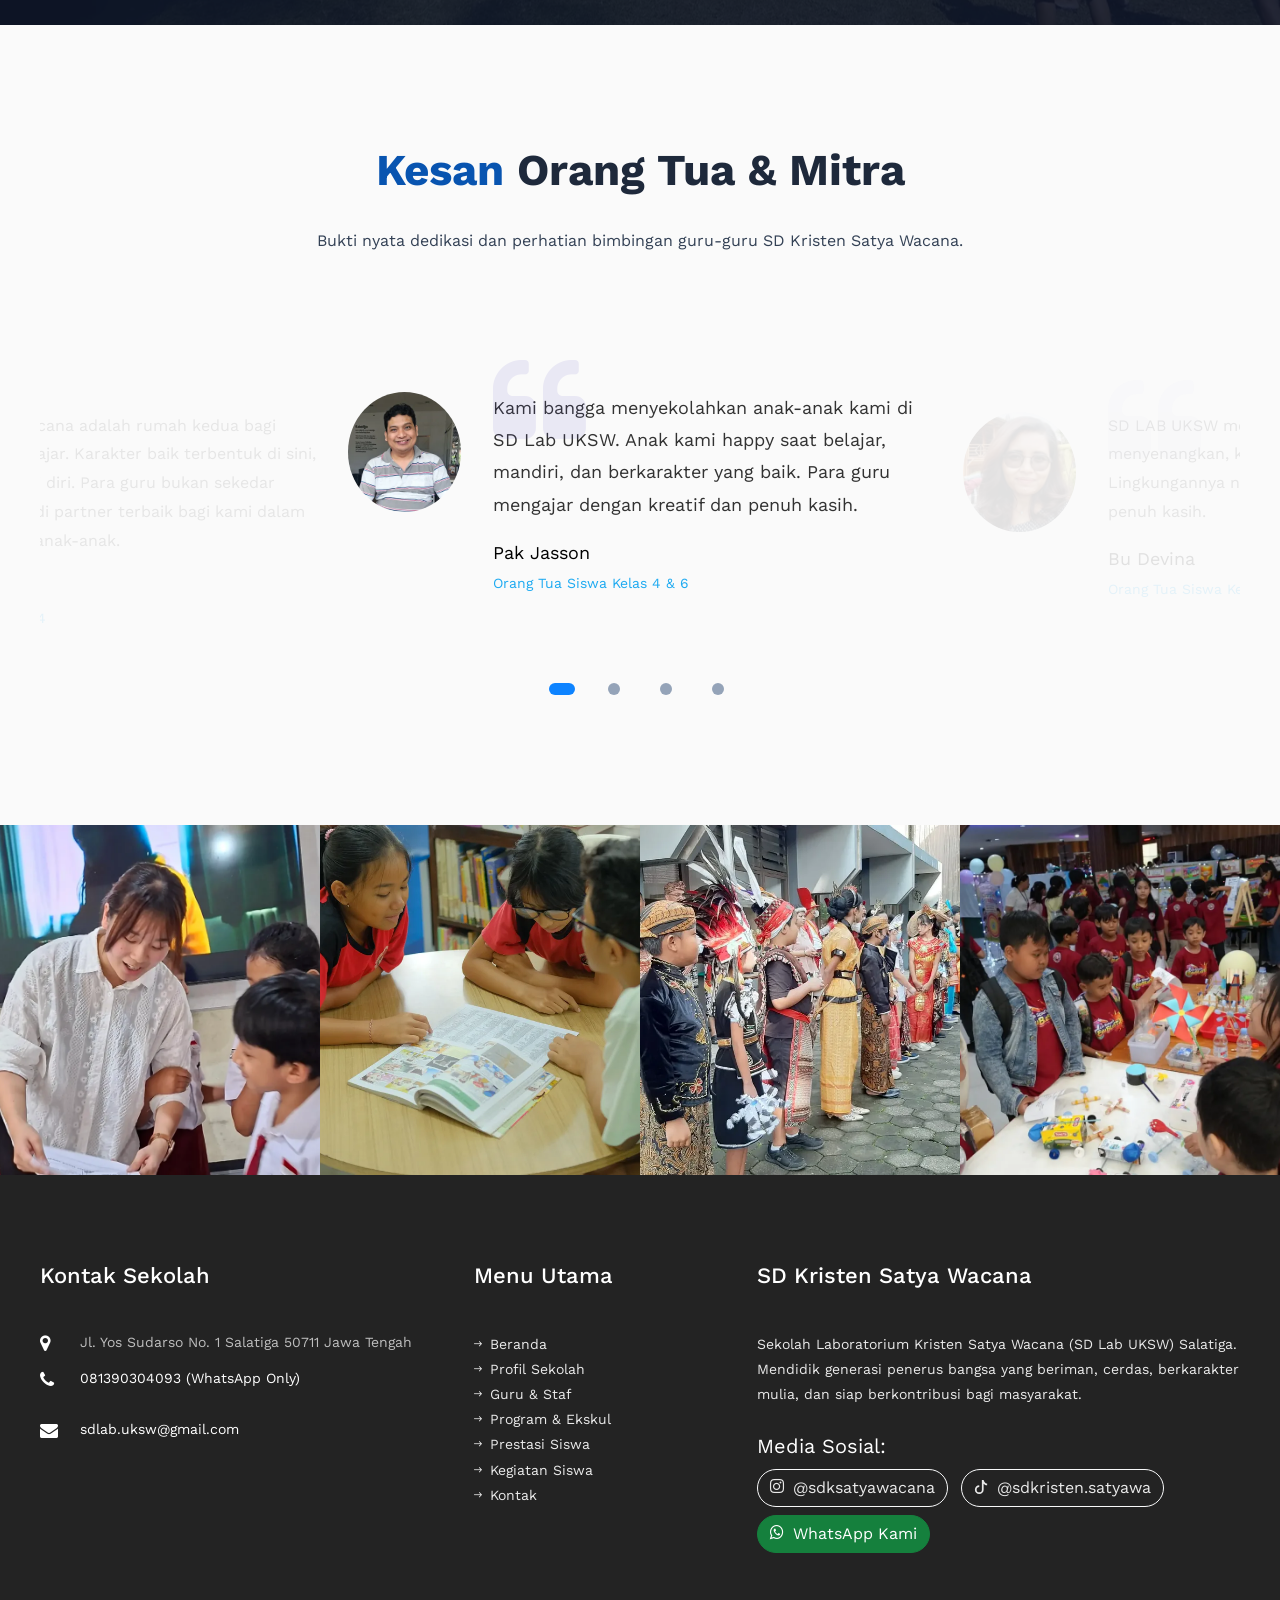
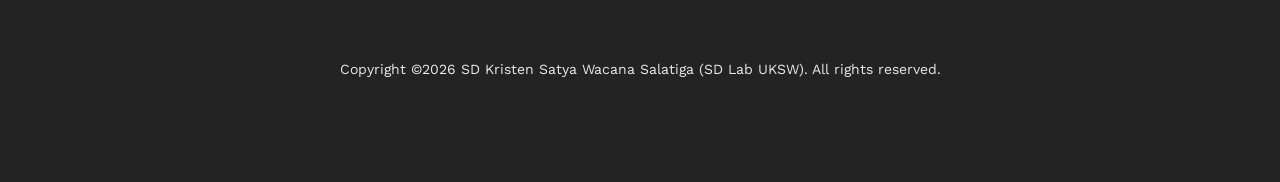
==== commit f64cf5ce: "perf(ux & speed): zero-delay instant paint, cloudflare edge cache headers, instant.page prefetching " ====
--- a/about.html
+++ b/about.html
@@ -62,7 +62,6 @@
 
 
 
-    <link rel="stylesheet" href="css/aos.css">
 
 
 
@@ -90,6 +89,17 @@
 
 
 
+      <script type="speculationrules">
+    {
+      "prerender": [
+        {
+          "source": "list",
+          "urls": ["index.html", "about.html", "courses.html", "prestasi.html", "teacher.html", "blog.html", "contact.html"],
+          "eagerness": "moderate"
+        }
+      ]
+    }
+    </script>
   </head>
 
 
@@ -296,7 +306,7 @@
 
 
 
-          <div class="col-md-9 ftco-animate text-center">
+          <div class="col-md-9 text-center">
 
 
 
@@ -1409,7 +1419,6 @@
 
 
 
-  <script src="js/aos.js"></script>
 
 
 
@@ -1429,7 +1438,8 @@
 
 
 
-  </body>
+    <script src="js/instantpage.min.js" type="module"></script>
+</body>
 
 
 
